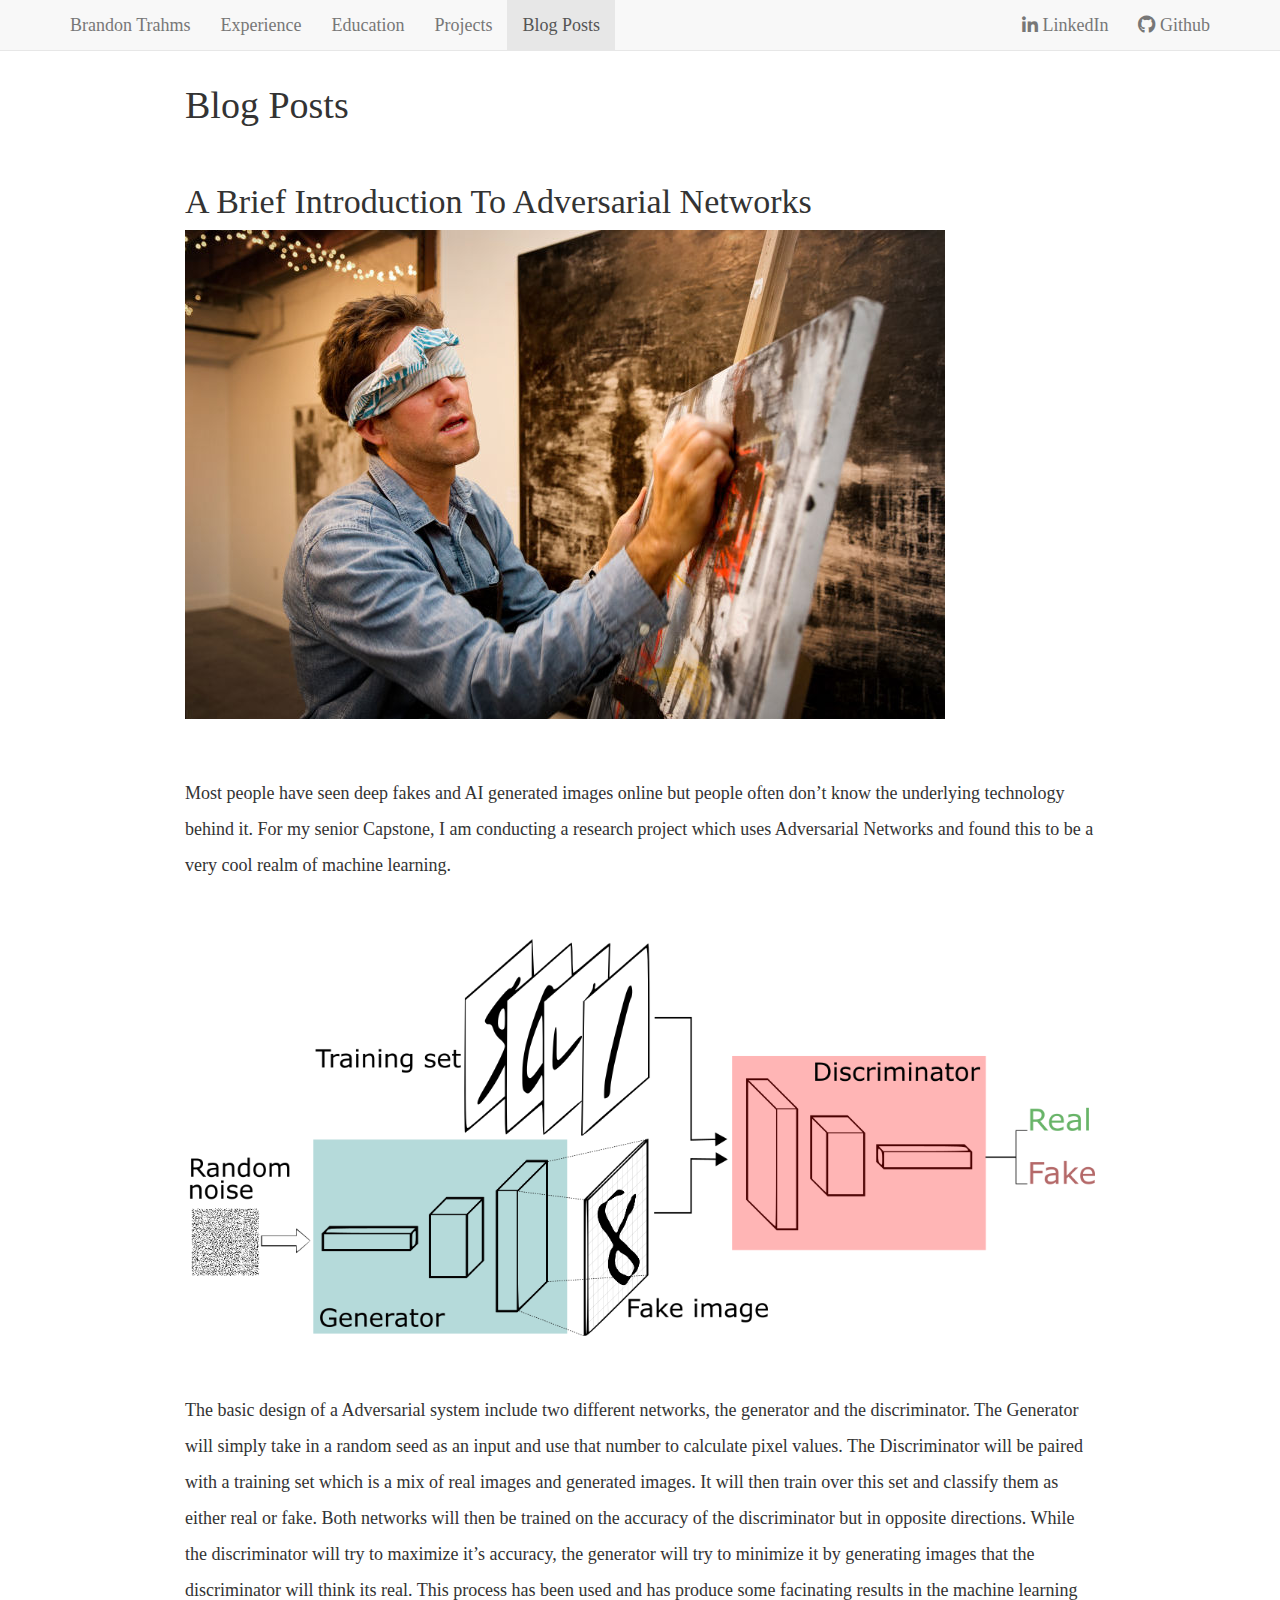
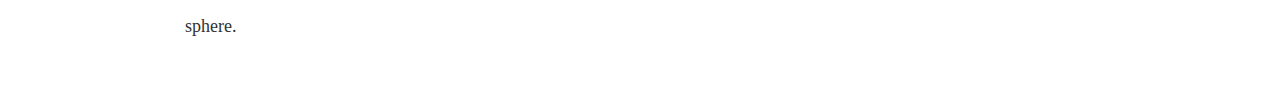
==== BlogPosts.html @ ce479022 "blog" ====
<!DOCTYPE html>

<html>

<head>

<meta charset="utf-8" />
<meta name="generator" content="pandoc" />
<meta http-equiv="X-UA-Compatible" content="IE=EDGE" />




<title>Blog Posts</title>

<script src="site_libs/header-attrs-2.11/header-attrs.js"></script>
<script src="site_libs/jquery-3.6.0/jquery-3.6.0.min.js"></script>
<meta name="viewport" content="width=device-width, initial-scale=1" />
<link href="site_libs/bootstrap-3.3.5/css/bootstrap.min.css" rel="stylesheet" />
<script src="site_libs/bootstrap-3.3.5/js/bootstrap.min.js"></script>
<script src="site_libs/bootstrap-3.3.5/shim/html5shiv.min.js"></script>
<script src="site_libs/bootstrap-3.3.5/shim/respond.min.js"></script>
<style>h1 {font-size: 34px;}
       h1.title {font-size: 38px;}
       h2 {font-size: 30px;}
       h3 {font-size: 24px;}
       h4 {font-size: 18px;}
       h5 {font-size: 16px;}
       h6 {font-size: 12px;}
       code {color: inherit; background-color: rgba(0, 0, 0, 0.04);}
       pre:not([class]) { background-color: white }</style>
<script src="site_libs/navigation-1.1/tabsets.js"></script>
<link href="site_libs/highlightjs-9.12.0/default.css" rel="stylesheet" />
<script src="site_libs/highlightjs-9.12.0/highlight.js"></script>
<link href="site_libs/font-awesome-5.1.0/css/all.css" rel="stylesheet" />
<link href="site_libs/font-awesome-5.1.0/css/v4-shims.css" rel="stylesheet" />

<style type="text/css">
  code{white-space: pre-wrap;}
  span.smallcaps{font-variant: small-caps;}
  span.underline{text-decoration: underline;}
  div.column{display: inline-block; vertical-align: top; width: 50%;}
  div.hanging-indent{margin-left: 1.5em; text-indent: -1.5em;}
  ul.task-list{list-style: none;}
    </style>

<style type="text/css">code{white-space: pre;}</style>
<script type="text/javascript">
if (window.hljs) {
  hljs.configure({languages: []});
  hljs.initHighlightingOnLoad();
  if (document.readyState && document.readyState === "complete") {
    window.setTimeout(function() { hljs.initHighlighting(); }, 0);
  }
}
</script>





<link rel="stylesheet" href="columns.css" type="text/css" />



<style type = "text/css">
.main-container {
  max-width: 940px;
  margin-left: auto;
  margin-right: auto;
}
img {
  max-width:100%;
}
.tabbed-pane {
  padding-top: 12px;
}
.html-widget {
  margin-bottom: 20px;
}
button.code-folding-btn:focus {
  outline: none;
}
summary {
  display: list-item;
}
pre code {
  padding: 0;
}
</style>


<style type="text/css">
.dropdown-submenu {
  position: relative;
}
.dropdown-submenu>.dropdown-menu {
  top: 0;
  left: 100%;
  margin-top: -6px;
  margin-left: -1px;
  border-radius: 0 6px 6px 6px;
}
.dropdown-submenu:hover>.dropdown-menu {
  display: block;
}
.dropdown-submenu>a:after {
  display: block;
  content: " ";
  float: right;
  width: 0;
  height: 0;
  border-color: transparent;
  border-style: solid;
  border-width: 5px 0 5px 5px;
  border-left-color: #cccccc;
  margin-top: 5px;
  margin-right: -10px;
}
.dropdown-submenu:hover>a:after {
  border-left-color: #adb5bd;
}
.dropdown-submenu.pull-left {
  float: none;
}
.dropdown-submenu.pull-left>.dropdown-menu {
  left: -100%;
  margin-left: 10px;
  border-radius: 6px 0 6px 6px;
}
</style>

<script type="text/javascript">
// manage active state of menu based on current page
$(document).ready(function () {
  // active menu anchor
  href = window.location.pathname
  href = href.substr(href.lastIndexOf('/') + 1)
  if (href === "")
    href = "index.html";
  var menuAnchor = $('a[href="' + href + '"]');

  // mark it active
  menuAnchor.tab('show');

  // if it's got a parent navbar menu mark it active as well
  menuAnchor.closest('li.dropdown').addClass('active');

  // Navbar adjustments
  var navHeight = $(".navbar").first().height() + 15;
  var style = document.createElement('style');
  var pt = "padding-top: " + navHeight + "px; ";
  var mt = "margin-top: -" + navHeight + "px; ";
  var css = "";
  // offset scroll position for anchor links (for fixed navbar)
  for (var i = 1; i <= 6; i++) {
    css += ".section h" + i + "{ " + pt + mt + "}\n";
  }
  style.innerHTML = "body {" + pt + "padding-bottom: 40px; }\n" + css;
  document.head.appendChild(style);
});
</script>

<!-- tabsets -->

<style type="text/css">
.tabset-dropdown > .nav-tabs {
  display: inline-table;
  max-height: 500px;
  min-height: 44px;
  overflow-y: auto;
  border: 1px solid #ddd;
  border-radius: 4px;
}

.tabset-dropdown > .nav-tabs > li.active:before {
  content: "";
  font-family: 'Glyphicons Halflings';
  display: inline-block;
  padding: 10px;
  border-right: 1px solid #ddd;
}

.tabset-dropdown > .nav-tabs.nav-tabs-open > li.active:before {
  content: "&#xe258;";
  border: none;
}

.tabset-dropdown > .nav-tabs.nav-tabs-open:before {
  content: "";
  font-family: 'Glyphicons Halflings';
  display: inline-block;
  padding: 10px;
  border-right: 1px solid #ddd;
}

.tabset-dropdown > .nav-tabs > li.active {
  display: block;
}

.tabset-dropdown > .nav-tabs > li > a,
.tabset-dropdown > .nav-tabs > li > a:focus,
.tabset-dropdown > .nav-tabs > li > a:hover {
  border: none;
  display: inline-block;
  border-radius: 4px;
  background-color: transparent;
}

.tabset-dropdown > .nav-tabs.nav-tabs-open > li {
  display: block;
  float: none;
}

.tabset-dropdown > .nav-tabs > li {
  display: none;
}
</style>

<!-- code folding -->




</head>

<body>


<div class="container-fluid main-container">




<div class="navbar navbar-default  navbar-fixed-top" role="navigation">
  <div class="container">
    <div class="navbar-header">
      <button type="button" class="navbar-toggle collapsed" data-toggle="collapse" data-target="#navbar">
        <span class="icon-bar"></span>
        <span class="icon-bar"></span>
        <span class="icon-bar"></span>
      </button>
      <a class="navbar-brand" href="index.html">Brandon Trahms</a>
    </div>
    <div id="navbar" class="navbar-collapse collapse">
      <ul class="nav navbar-nav">
        <li>
  <a href="Experience.html">Experience</a>
</li>
<li>
  <a href="Education.html">Education</a>
</li>
<li>
  <a href="Projects.html">Projects</a>
</li>
<li>
  <a href="BlogPosts.html">Blog Posts</a>
</li>
      </ul>
      <ul class="nav navbar-nav navbar-right">
        <li>
  <a href="https://www.linkedin.com/in/brandon-trahms/">
    <span class="fa fa-linkedin"></span>
     
    LinkedIn
  </a>
</li>
<li>
  <a href="https://github.com/brtrahms">
    <span class="fa fa-github"></span>
     
    Github
  </a>
</li>
      </ul>
    </div><!--/.nav-collapse -->
  </div><!--/.container -->
</div><!--/.navbar -->

<div id="header">



<h1 class="title toc-ignore">Blog Posts</h1>

</div>


<p><br />
</p>
<div id="a-brief-introduction-to-adversarial-networks" class="section level1">
<h1>A Brief Introduction To Adversarial Networks</h1>
<p><img src="painter.jpg" /></p>
<p><br />
</p>
<p>Most people have seen deep fakes and AI generated images online but people often don’t know the underlying technology behind it. For my senior Capstone, I am conducting a research project which uses Adversarial Networks and found this to be a very cool realm of machine learning.</p>
<p><br />
</p>
<p><img src="GANs.png" /></p>
<p><br />
</p>
<p>The basic design of a Adversarial system include two different networks, the generator and the discriminator. The Generator will simply take in a random seed as an input and use that number to calculate pixel values. The Discriminator will be paired with a training set which is a mix of real images and generated images. It will then train over this set and classify them as either real or fake. Both networks will then be trained on the accuracy of the discriminator but in opposite directions. While the discriminator will try to maximize it’s accuracy, the generator will try to minimize it by generating images that the discriminator will think its real. This process has been used and has produce some facinating results in the machine learning sphere.</p>
</div>




</div>

<script>

// add bootstrap table styles to pandoc tables
function bootstrapStylePandocTables() {
  $('tr.odd').parent('tbody').parent('table').addClass('table table-condensed');
}
$(document).ready(function () {
  bootstrapStylePandocTables();
});


</script>

<!-- tabsets -->

<script>
$(document).ready(function () {
  window.buildTabsets("TOC");
});

$(document).ready(function () {
  $('.tabset-dropdown > .nav-tabs > li').click(function () {
    $(this).parent().toggleClass('nav-tabs-open');
  });
});
</script>

<!-- code folding -->


<!-- dynamically load mathjax for compatibility with self-contained -->
<script>
  (function () {
    var script = document.createElement("script");
    script.type = "text/javascript";
    script.src  = "https://mathjax.rstudio.com/latest/MathJax.js?config=TeX-AMS-MML_HTMLorMML";
    document.getElementsByTagName("head")[0].appendChild(script);
  })();
</script>

</body>
</html>
---- site_libs/highlightjs-9.12.0/default.css ----
.hljs-literal {
  color: #990073;
}

.hljs-number {
  color: #099;
}

.hljs-comment {
  color: #998;
  font-style: italic;
}

.hljs-keyword {
  color: #900;
  font-weight: bold;
}

.hljs-string {
  color: #d14;
}
---- site_libs/font-awesome-5.1.0/css/all.css ----
/*!
 * Font Awesome Free 5.1.0 by @fontawesome - https://fontawesome.com
 * License - https://fontawesome.com/license (Icons: CC BY 4.0, Fonts: SIL OFL 1.1, Code: MIT License)
 */
.fa,.fab,.fal,.far,.fas{-moz-osx-font-smoothing:grayscale;-webkit-font-smoothing:antialiased;display:inline-block;font-style:normal;font-variant:normal;text-rendering:auto;line-height:1}.fa-lg{font-size:1.33333em;line-height:.75em;vertical-align:-.0667em}.fa-xs{font-size:.75em}.fa-sm{font-size:.875em}.fa-1x{font-size:1em}.fa-2x{font-size:2em}.fa-3x{font-size:3em}.fa-4x{font-size:4em}.fa-5x{font-size:5em}.fa-6x{font-size:6em}.fa-7x{font-size:7em}.fa-8x{font-size:8em}.fa-9x{font-size:9em}.fa-10x{font-size:10em}.fa-fw{text-align:center;width:1.25em}.fa-ul{list-style-type:none;margin-left:2.5em;padding-left:0}.fa-ul>li{position:relative}.fa-li{left:-2em;position:absolute;text-align:center;width:2em;line-height:inherit}.fa-border{border:.08em solid #eee;border-radius:.1em;padding:.2em .25em .15em}.fa-pull-left{float:left}.fa-pull-right{float:right}.fa.fa-pull-left,.fab.fa-pull-left,.fal.fa-pull-left,.far.fa-pull-left,.fas.fa-pull-left{margin-right:.3em}.fa.fa-pull-right,.fab.fa-pull-right,.fal.fa-pull-right,.far.fa-pull-right,.fas.fa-pull-right{margin-left:.3em}.fa-spin{animation:a 2s infinite linear}.fa-pulse{animation:a 1s infinite steps(8)}@keyframes a{0%{transform:rotate(0deg)}to{transform:rotate(1turn)}}.fa-rotate-90{-ms-filter:"progid:DXImageTransform.Microsoft.BasicImage(rotation=1)";transform:rotate(90deg)}.fa-rotate-180{-ms-filter:"progid:DXImageTransform.Microsoft.BasicImage(rotation=2)";transform:rotate(180deg)}.fa-rotate-270{-ms-filter:"progid:DXImageTransform.Microsoft.BasicImage(rotation=3)";transform:rotate(270deg)}.fa-flip-horizontal{-ms-filter:"progid:DXImageTransform.Microsoft.BasicImage(rotation=0, mirror=1)";transform:scaleX(-1)}.fa-flip-vertical{transform:scaleY(-1)}.fa-flip-horizontal.fa-flip-vertical,.fa-flip-vertical{-ms-filter:"progid:DXImageTransform.Microsoft.BasicImage(rotation=2, mirror=1)"}.fa-flip-horizontal.fa-flip-vertical{transform:scale(-1)}:root .fa-flip-horizontal,:root .fa-flip-vertical,:root .fa-rotate-90,:root .fa-rotate-180,:root .fa-rotate-270{-webkit-filter:none;filter:none}.fa-stack{display:inline-block;height:2em;line-height:2em;position:relative;vertical-align:middle;width:2em}.fa-stack-1x,.fa-stack-2x{left:0;position:absolute;text-align:center;width:100%}.fa-stack-1x{line-height:inherit}.fa-stack-2x{font-size:2em}.fa-inverse{color:#fff}.fa-500px:before{content:"\f26e"}.fa-accessible-icon:before{content:"\f368"}.fa-accusoft:before{content:"\f369"}.fa-address-book:before{content:"\f2b9"}.fa-address-card:before{content:"\f2bb"}.fa-adjust:before{content:"\f042"}.fa-adn:before{content:"\f170"}.fa-adversal:before{content:"\f36a"}.fa-affiliatetheme:before{content:"\f36b"}.fa-algolia:before{content:"\f36c"}.fa-align-center:before{content:"\f037"}.fa-align-justify:before{content:"\f039"}.fa-align-left:before{content:"\f036"}.fa-align-right:before{content:"\f038"}.fa-allergies:before{content:"\f461"}.fa-amazon:before{content:"\f270"}.fa-amazon-pay:before{content:"\f42c"}.fa-ambulance:before{content:"\f0f9"}.fa-american-sign-language-interpreting:before{content:"\f2a3"}.fa-amilia:before{content:"\f36d"}.fa-anchor:before{content:"\f13d"}.fa-android:before{content:"\f17b"}.fa-angellist:before{content:"\f209"}.fa-angle-double-down:before{content:"\f103"}.fa-angle-double-left:before{content:"\f100"}.fa-angle-double-right:before{content:"\f101"}.fa-angle-double-up:before{content:"\f102"}.fa-angle-down:before{content:"\f107"}.fa-angle-left:before{content:"\f104"}.fa-angle-right:before{content:"\f105"}.fa-angle-up:before{content:"\f106"}.fa-angry:before{content:"\f556"}.fa-angrycreative:before{content:"\f36e"}.fa-angular:before{content:"\f420"}.fa-app-store:before{content:"\f36f"}.fa-app-store-ios:before{content:"\f370"}.fa-apper:before{content:"\f371"}.fa-apple:before{content:"\f179"}.fa-apple-pay:before{content:"\f415"}.fa-archive:before{content:"\f187"}.fa-archway:before{content:"\f557"}.fa-arrow-alt-circle-down:before{content:"\f358"}.fa-arrow-alt-circle-left:before{content:"\f359"}.fa-arrow-alt-circle-right:before{content:"\f35a"}.fa-arrow-alt-circle-up:before{content:"\f35b"}.fa-arrow-circle-down:before{content:"\f0ab"}.fa-arrow-circle-left:before{content:"\f0a8"}.fa-arrow-circle-right:before{content:"\f0a9"}.fa-arrow-circle-up:before{content:"\f0aa"}.fa-arrow-down:before{content:"\f063"}.fa-arrow-left:before{content:"\f060"}.fa-arrow-right:before{content:"\f061"}.fa-arrow-up:before{content:"\f062"}.fa-arrows-alt:before{content:"\f0b2"}.fa-arrows-alt-h:before{content:"\f337"}.fa-arrows-alt-v:before{content:"\f338"}.fa-assistive-listening-systems:before{content:"\f2a2"}.fa-asterisk:before{content:"\f069"}.fa-asymmetrik:before{content:"\f372"}.fa-at:before{content:"\f1fa"}.fa-atlas:before{content:"\f558"}.fa-audible:before{content:"\f373"}.fa-audio-description:before{content:"\f29e"}.fa-autoprefixer:before{content:"\f41c"}.fa-avianex:before{content:"\f374"}.fa-aviato:before{content:"\f421"}.fa-award:before{content:"\f559"}.fa-aws:before{content:"\f375"}.fa-backspace:before{content:"\f55a"}.fa-backward:before{content:"\f04a"}.fa-balance-scale:before{content:"\f24e"}.fa-ban:before{content:"\f05e"}.fa-band-aid:before{content:"\f462"}.fa-bandcamp:before{content:"\f2d5"}.fa-barcode:before{content:"\f02a"}.fa-bars:before{content:"\f0c9"}.fa-baseball-ball:before{content:"\f433"}.fa-basketball-ball:before{content:"\f434"}.fa-bath:before{content:"\f2cd"}.fa-battery-empty:before{content:"\f244"}.fa-battery-full:before{content:"\f240"}.fa-battery-half:before{content:"\f242"}.fa-battery-quarter:before{content:"\f243"}.fa-battery-three-quarters:before{content:"\f241"}.fa-bed:before{content:"\f236"}.fa-beer:before{content:"\f0fc"}.fa-behance:before{content:"\f1b4"}.fa-behance-square:before{content:"\f1b5"}.fa-bell:before{content:"\f0f3"}.fa-bell-slash:before{content:"\f1f6"}.fa-bezier-curve:before{content:"\f55b"}.fa-bicycle:before{content:"\f206"}.fa-bimobject:before{content:"\f378"}.fa-binoculars:before{content:"\f1e5"}.fa-birthday-cake:before{content:"\f1fd"}.fa-bitbucket:before{content:"\f171"}.fa-bitcoin:before{content:"\f379"}.fa-bity:before{content:"\f37a"}.fa-black-tie:before{content:"\f27e"}.fa-blackberry:before{content:"\f37b"}.fa-blender:before{content:"\f517"}.fa-blind:before{content:"\f29d"}.fa-blogger:before{content:"\f37c"}.fa-blogger-b:before{content:"\f37d"}.fa-bluetooth:before{content:"\f293"}.fa-bluetooth-b:before{content:"\f294"}.fa-bold:before{content:"\f032"}.fa-bolt:before{content:"\f0e7"}.fa-bomb:before{content:"\f1e2"}.fa-bong:before{content:"\f55c"}.fa-book:before{content:"\f02d"}.fa-book-open:before{content:"\f518"}.fa-bookmark:before{content:"\f02e"}.fa-bowling-ball:before{content:"\f436"}.fa-box:before{content:"\f466"}.fa-box-open:before{content:"\f49e"}.fa-boxes:before{content:"\f468"}.fa-braille:before{content:"\f2a1"}.fa-briefcase:before{content:"\f0b1"}.fa-briefcase-medical:before{content:"\f469"}.fa-broadcast-tower:before{content:"\f519"}.fa-broom:before{content:"\f51a"}.fa-brush:before{content:"\f55d"}.fa-btc:before{content:"\f15a"}.fa-bug:before{content:"\f188"}.fa-building:before{content:"\f1ad"}.fa-bullhorn:before{content:"\f0a1"}.fa-bullseye:before{content:"\f140"}.fa-burn:before{content:"\f46a"}.fa-buromobelexperte:before{content:"\f37f"}.fa-bus:before{content:"\f207"}.fa-bus-alt:before{content:"\f55e"}.fa-buysellads:before{content:"\f20d"}.fa-calculator:before{content:"\f1ec"}.fa-calendar:before{content:"\f133"}.fa-calendar-alt:before{content:"\f073"}.fa-calendar-check:before{content:"\f274"}.fa-calendar-minus:before{content:"\f272"}.fa-calendar-plus:before{content:"\f271"}.fa-calendar-times:before{content:"\f273"}.fa-camera:before{content:"\f030"}.fa-camera-retro:before{content:"\f083"}.fa-cannabis:before{content:"\f55f"}.fa-capsules:before{content:"\f46b"}.fa-car:before{content:"\f1b9"}.fa-caret-down:before{content:"\f0d7"}.fa-caret-left:before{content:"\f0d9"}.fa-caret-right:before{content:"\f0da"}.fa-caret-square-down:before{content:"\f150"}.fa-caret-square-left:before{content:"\f191"}.fa-caret-square-right:before{content:"\f152"}.fa-caret-square-up:before{content:"\f151"}.fa-caret-up:before{content:"\f0d8"}.fa-cart-arrow-down:before{content:"\f218"}.fa-cart-plus:before{content:"\f217"}.fa-cc-amazon-pay:before{content:"\f42d"}.fa-cc-amex:before{content:"\f1f3"}.fa-cc-apple-pay:before{content:"\f416"}.fa-cc-diners-club:before{content:"\f24c"}.fa-cc-discover:before{content:"\f1f2"}.fa-cc-jcb:before{content:"\f24b"}.fa-cc-mastercard:before{content:"\f1f1"}.fa-cc-paypal:before{content:"\f1f4"}.fa-cc-stripe:before{content:"\f1f5"}.fa-cc-visa:before{content:"\f1f0"}.fa-centercode:before{content:"\f380"}.fa-certificate:before{content:"\f0a3"}.fa-chalkboard:before{content:"\f51b"}.fa-chalkboard-teacher:before{content:"\f51c"}.fa-chart-area:before{content:"\f1fe"}.fa-chart-bar:before{content:"\f080"}.fa-chart-line:before{content:"\f201"}.fa-chart-pie:before{content:"\f200"}.fa-check:before{content:"\f00c"}.fa-check-circle:before{content:"\f058"}.fa-check-double:before{content:"\f560"}.fa-check-square:before{content:"\f14a"}.fa-chess:before{content:"\f439"}.fa-chess-bishop:before{content:"\f43a"}.fa-chess-board:before{content:"\f43c"}.fa-chess-king:before{content:"\f43f"}.fa-chess-knight:before{content:"\f441"}.fa-chess-pawn:before{content:"\f443"}.fa-chess-queen:before{content:"\f445"}.fa-chess-rook:before{content:"\f447"}.fa-chevron-circle-down:before{content:"\f13a"}.fa-chevron-circle-left:before{content:"\f137"}.fa-chevron-circle-right:before{content:"\f138"}.fa-chevron-circle-up:before{content:"\f139"}.fa-chevron-down:before{content:"\f078"}.fa-chevron-left:before{content:"\f053"}.fa-chevron-right:before{content:"\f054"}.fa-chevron-up:before{content:"\f077"}.fa-child:before{content:"\f1ae"}.fa-chrome:before{content:"\f268"}.fa-church:before{content:"\f51d"}.fa-circle:before{content:"\f111"}.fa-circle-notch:before{content:"\f1ce"}.fa-clipboard:before{content:"\f328"}.fa-clipboard-check:before{content:"\f46c"}.fa-clipboard-list:before{content:"\f46d"}.fa-clock:before{content:"\f017"}.fa-clone:before{content:"\f24d"}.fa-closed-captioning:before{content:"\f20a"}.fa-cloud:before{content:"\f0c2"}.fa-cloud-download-alt:before{content:"\f381"}.fa-cloud-upload-alt:before{content:"\f382"}.fa-cloudscale:before{content:"\f383"}.fa-cloudsmith:before{content:"\f384"}.fa-cloudversify:before{content:"\f385"}.fa-cocktail:before{content:"\f561"}.fa-code:before{content:"\f121"}.fa-code-branch:before{content:"\f126"}.fa-codepen:before{content:"\f1cb"}.fa-codiepie:before{content:"\f284"}.fa-coffee:before{content:"\f0f4"}.fa-cog:before{content:"\f013"}.fa-cogs:before{content:"\f085"}.fa-coins:before{content:"\f51e"}.fa-columns:before{content:"\f0db"}.fa-comment:before{content:"\f075"}.fa-comment-alt:before{content:"\f27a"}.fa-comment-dots:before{content:"\f4ad"}.fa-comment-slash:before{content:"\f4b3"}.fa-comments:before{content:"\f086"}.fa-compact-disc:before{content:"\f51f"}.fa-compass:before{content:"\f14e"}.fa-compress:before{content:"\f066"}.fa-concierge-bell:before{content:"\f562"}.fa-connectdevelop:before{content:"\f20e"}.fa-contao:before{content:"\f26d"}.fa-cookie:before{content:"\f563"}.fa-cookie-bite:before{content:"\f564"}.fa-copy:before{content:"\f0c5"}.fa-copyright:before{content:"\f1f9"}.fa-couch:before{content:"\f4b8"}.fa-cpanel:before{content:"\f388"}.fa-creative-commons:before{content:"\f25e"}.fa-creative-commons-by:before{content:"\f4e7"}.fa-creative-commons-nc:before{content:"\f4e8"}.fa-creative-commons-nc-eu:before{content:"\f4e9"}.fa-creative-commons-nc-jp:before{content:"\f4ea"}.fa-creative-commons-nd:before{content:"\f4eb"}.fa-creative-commons-pd:before{content:"\f4ec"}.fa-creative-commons-pd-alt:before{content:"\f4ed"}.fa-creative-commons-remix:before{content:"\f4ee"}.fa-creative-commons-sa:before{content:"\f4ef"}.fa-creative-commons-sampling:before{content:"\f4f0"}.fa-creative-commons-sampling-plus:before{content:"\f4f1"}.fa-creative-commons-share:before{content:"\f4f2"}.fa-credit-card:before{content:"\f09d"}.fa-crop:before{content:"\f125"}.fa-crop-alt:before{content:"\f565"}.fa-crosshairs:before{content:"\f05b"}.fa-crow:before{content:"\f520"}.fa-crown:before{content:"\f521"}.fa-css3:before{content:"\f13c"}.fa-css3-alt:before{content:"\f38b"}.fa-cube:before{content:"\f1b2"}.fa-cubes:before{content:"\f1b3"}.fa-cut:before{content:"\f0c4"}.fa-cuttlefish:before{content:"\f38c"}.fa-d-and-d:before{content:"\f38d"}.fa-dashcube:before{content:"\f210"}.fa-database:before{content:"\f1c0"}.fa-deaf:before{content:"\f2a4"}.fa-delicious:before{content:"\f1a5"}.fa-deploydog:before{content:"\f38e"}.fa-deskpro:before{content:"\f38f"}.fa-desktop:before{content:"\f108"}.fa-deviantart:before{content:"\f1bd"}.fa-diagnoses:before{content:"\f470"}.fa-dice:before{content:"\f522"}.fa-dice-five:before{content:"\f523"}.fa-dice-four:before{content:"\f524"}.fa-dice-one:before{content:"\f525"}.fa-dice-six:before{content:"\f526"}.fa-dice-three:before{content:"\f527"}.fa-dice-two:before{content:"\f528"}.fa-digg:before{content:"\f1a6"}.fa-digital-ocean:before{content:"\f391"}.fa-digital-tachograph:before{content:"\f566"}.fa-discord:before{content:"\f392"}.fa-discourse:before{content:"\f393"}.fa-divide:before{content:"\f529"}.fa-dizzy:before{content:"\f567"}.fa-dna:before{content:"\f471"}.fa-dochub:before{content:"\f394"}.fa-docker:before{content:"\f395"}.fa-dollar-sign:before{content:"\f155"}.fa-dolly:before{content:"\f472"}.fa-dolly-flatbed:before{content:"\f474"}.fa-donate:before{content:"\f4b9"}.fa-door-closed:before{content:"\f52a"}.fa-door-open:before{content:"\f52b"}.fa-dot-circle:before{content:"\f192"}.fa-dove:before{content:"\f4ba"}.fa-download:before{content:"\f019"}.fa-draft2digital:before{content:"\f396"}.fa-drafting-compass:before{content:"\f568"}.fa-dribbble:before{content:"\f17d"}.fa-dribbble-square:before{content:"\f397"}.fa-dropbox:before{content:"\f16b"}.fa-drum:before{content:"\f569"}.fa-drum-steelpan:before{content:"\f56a"}.fa-drupal:before{content:"\f1a9"}.fa-dumbbell:before{content:"\f44b"}.fa-dyalog:before{content:"\f399"}.fa-earlybirds:before{content:"\f39a"}.fa-ebay:before{content:"\f4f4"}.fa-edge:before{content:"\f282"}.fa-edit:before{content:"\f044"}.fa-eject:before{content:"\f052"}.fa-elementor:before{content:"\f430"}.fa-ellipsis-h:before{content:"\f141"}.fa-ellipsis-v:before{content:"\f142"}.fa-ember:before{content:"\f423"}.fa-empire:before{content:"\f1d1"}.fa-envelope:before{content:"\f0e0"}.fa-envelope-open:before{content:"\f2b6"}.fa-envelope-square:before{content:"\f199"}.fa-envira:before{content:"\f299"}.fa-equals:before{content:"\f52c"}.fa-eraser:before{content:"\f12d"}.fa-erlang:before{content:"\f39d"}.fa-ethereum:before{content:"\f42e"}.fa-etsy:before{content:"\f2d7"}.fa-euro-sign:before{content:"\f153"}.fa-exchange-alt:before{content:"\f362"}.fa-exclamation:before{content:"\f12a"}.fa-exclamation-circle:before{content:"\f06a"}.fa-exclamation-triangle:before{content:"\f071"}.fa-expand:before{content:"\f065"}.fa-expand-arrows-alt:before{content:"\f31e"}.fa-expeditedssl:before{content:"\f23e"}.fa-external-link-alt:before{content:"\f35d"}.fa-external-link-square-alt:before{content:"\f360"}.fa-eye:before{content:"\f06e"}.fa-eye-dropper:before{content:"\f1fb"}.fa-eye-slash:before{content:"\f070"}.fa-facebook:before{content:"\f09a"}.fa-facebook-f:before{content:"\f39e"}.fa-facebook-messenger:before{content:"\f39f"}.fa-facebook-square:before{content:"\f082"}.fa-fast-backward:before{content:"\f049"}.fa-fast-forward:before{content:"\f050"}.fa-fax:before{content:"\f1ac"}.fa-feather:before{content:"\f52d"}.fa-feather-alt:before{content:"\f56b"}.fa-female:before{content:"\f182"}.fa-fighter-jet:before{content:"\f0fb"}.fa-file:before{content:"\f15b"}.fa-file-alt:before{content:"\f15c"}.fa-file-archive:before{content:"\f1c6"}.fa-file-audio:before{content:"\f1c7"}.fa-file-code:before{content:"\f1c9"}.fa-file-contract:before{content:"\f56c"}.fa-file-download:before{content:"\f56d"}.fa-file-excel:before{content:"\f1c3"}.fa-file-export:before{content:"\f56e"}.fa-file-image:before{content:"\f1c5"}.fa-file-import:before{content:"\f56f"}.fa-file-invoice:before{content:"\f570"}.fa-file-invoice-dollar:before{content:"\f571"}.fa-file-medical:before{content:"\f477"}.fa-file-medical-alt:before{content:"\f478"}.fa-file-pdf:before{content:"\f1c1"}.fa-file-powerpoint:before{content:"\f1c4"}.fa-file-prescription:before{content:"\f572"}.fa-file-signature:before{content:"\f573"}.fa-file-upload:before{content:"\f574"}.fa-file-video:before{content:"\f1c8"}.fa-file-word:before{content:"\f1c2"}.fa-fill:before{content:"\f575"}.fa-fill-drip:before{content:"\f576"}.fa-film:before{content:"\f008"}.fa-filter:before{content:"\f0b0"}.fa-fingerprint:before{content:"\f577"}.fa-fire:before{content:"\f06d"}.fa-fire-extinguisher:before{content:"\f134"}.fa-firefox:before{content:"\f269"}.fa-first-aid:before{content:"\f479"}.fa-first-order:before{content:"\f2b0"}.fa-first-order-alt:before{content:"\f50a"}.fa-firstdraft:before{content:"\f3a1"}.fa-fish:before{content:"\f578"}.fa-flag:before{content:"\f024"}.fa-flag-checkered:before{content:"\f11e"}.fa-flask:before{content:"\f0c3"}.fa-flickr:before{content:"\f16e"}.fa-flipboard:before{content:"\f44d"}.fa-flushed:before{content:"\f579"}.fa-fly:before{content:"\f417"}.fa-folder:before{content:"\f07b"}.fa-folder-open:before{content:"\f07c"}.fa-font:before{content:"\f031"}.fa-font-awesome:before{content:"\f2b4"}.fa-font-awesome-alt:before{content:"\f35c"}.fa-font-awesome-flag:before{content:"\f425"}.fa-font-awesome-logo-full:before{content:"\f4e6"}.fa-fonticons:before{content:"\f280"}.fa-fonticons-fi:before{content:"\f3a2"}.fa-football-ball:before{content:"\f44e"}.fa-fort-awesome:before{content:"\f286"}.fa-fort-awesome-alt:before{content:"\f3a3"}.fa-forumbee:before{content:"\f211"}.fa-forward:before{content:"\f04e"}.fa-foursquare:before{content:"\f180"}.fa-free-code-camp:before{content:"\f2c5"}.fa-freebsd:before{content:"\f3a4"}.fa-frog:before{content:"\f52e"}.fa-frown:before{content:"\f119"}.fa-frown-open:before{content:"\f57a"}.fa-fulcrum:before{content:"\f50b"}.fa-futbol:before{content:"\f1e3"}.fa-galactic-republic:before{content:"\f50c"}.fa-galactic-senate:before{content:"\f50d"}.fa-gamepad:before{content:"\f11b"}.fa-gas-pump:before{content:"\f52f"}.fa-gavel:before{content:"\f0e3"}.fa-gem:before{content:"\f3a5"}.fa-genderless:before{content:"\f22d"}.fa-get-pocket:before{content:"\f265"}.fa-gg:before{content:"\f260"}.fa-gg-circle:before{content:"\f261"}.fa-gift:before{content:"\f06b"}.fa-git:before{content:"\f1d3"}.fa-git-square:before{content:"\f1d2"}.fa-github:before{content:"\f09b"}.fa-github-alt:before{content:"\f113"}.fa-github-square:before{content:"\f092"}.fa-gitkraken:before{content:"\f3a6"}.fa-gitlab:before{content:"\f296"}.fa-gitter:before{content:"\f426"}.fa-glass-martini:before{content:"\f000"}.fa-glass-martini-alt:before{content:"\f57b"}.fa-glasses:before{content:"\f530"}.fa-glide:before{content:"\f2a5"}.fa-glide-g:before{content:"\f2a6"}.fa-globe:before{content:"\f0ac"}.fa-globe-africa:before{content:"\f57c"}.fa-globe-americas:before{content:"\f57d"}.fa-globe-asia:before{content:"\f57e"}.fa-gofore:before{content:"\f3a7"}.fa-golf-ball:before{content:"\f450"}.fa-goodreads:before{content:"\f3a8"}.fa-goodreads-g:before{content:"\f3a9"}.fa-google:before{content:"\f1a0"}.fa-google-drive:before{content:"\f3aa"}.fa-google-play:before{content:"\f3ab"}.fa-google-plus:before{content:"\f2b3"}.fa-google-plus-g:before{content:"\f0d5"}.fa-google-plus-square:before{content:"\f0d4"}.fa-google-wallet:before{content:"\f1ee"}.fa-graduation-cap:before{content:"\f19d"}.fa-gratipay:before{content:"\f184"}.fa-grav:before{content:"\f2d6"}.fa-greater-than:before{content:"\f531"}.fa-greater-than-equal:before{content:"\f532"}.fa-grimace:before{content:"\f57f"}.fa-grin:before{content:"\f580"}.fa-grin-alt:before{content:"\f581"}.fa-grin-beam:before{content:"\f582"}.fa-grin-beam-sweat:before{content:"\f583"}.fa-grin-hearts:before{content:"\f584"}.fa-grin-squint:before{content:"\f585"}.fa-grin-squint-tears:before{content:"\f586"}.fa-grin-stars:before{content:"\f587"}.fa-grin-tears:before{content:"\f588"}.fa-grin-tongue:before{content:"\f589"}.fa-grin-tongue-squint:before{content:"\f58a"}.fa-grin-tongue-wink:before{content:"\f58b"}.fa-grin-wink:before{content:"\f58c"}.fa-grip-horizontal:before{content:"\f58d"}.fa-grip-vertical:before{content:"\f58e"}.fa-gripfire:before{content:"\f3ac"}.fa-grunt:before{content:"\f3ad"}.fa-gulp:before{content:"\f3ae"}.fa-h-square:before{content:"\f0fd"}.fa-hacker-news:before{content:"\f1d4"}.fa-hacker-news-square:before{content:"\f3af"}.fa-hand-holding:before{content:"\f4bd"}.fa-hand-holding-heart:before{content:"\f4be"}.fa-hand-holding-usd:before{content:"\f4c0"}.fa-hand-lizard:before{content:"\f258"}.fa-hand-paper:before{content:"\f256"}.fa-hand-peace:before{content:"\f25b"}.fa-hand-point-down:before{content:"\f0a7"}.fa-hand-point-left:before{content:"\f0a5"}.fa-hand-point-right:before{content:"\f0a4"}.fa-hand-point-up:before{content:"\f0a6"}.fa-hand-pointer:before{content:"\f25a"}.fa-hand-rock:before{content:"\f255"}.fa-hand-scissors:before{content:"\f257"}.fa-hand-spock:before{content:"\f259"}.fa-hands:before{content:"\f4c2"}.fa-hands-helping:before{content:"\f4c4"}.fa-handshake:before{content:"\f2b5"}.fa-hashtag:before{content:"\f292"}.fa-hdd:before{content:"\f0a0"}.fa-heading:before{content:"\f1dc"}.fa-headphones:before{content:"\f025"}.fa-headphones-alt:before{content:"\f58f"}.fa-headset:before{content:"\f590"}.fa-heart:before{content:"\f004"}.fa-heartbeat:before{content:"\f21e"}.fa-helicopter:before{content:"\f533"}.fa-highlighter:before{content:"\f591"}.fa-hips:before{content:"\f452"}.fa-hire-a-helper:before{content:"\f3b0"}.fa-history:before{content:"\f1da"}.fa-hockey-puck:before{content:"\f453"}.fa-home:before{content:"\f015"}.fa-hooli:before{content:"\f427"}.fa-hornbill:before{content:"\f592"}.fa-hospital:before{content:"\f0f8"}.fa-hospital-alt:before{content:"\f47d"}.fa-hospital-symbol:before{content:"\f47e"}.fa-hot-tub:before{content:"\f593"}.fa-hotel:before{content:"\f594"}.fa-hotjar:before{content:"\f3b1"}.fa-hourglass:before{content:"\f254"}.fa-hourglass-end:before{content:"\f253"}.fa-hourglass-half:before{content:"\f252"}.fa-hourglass-start:before{content:"\f251"}.fa-houzz:before{content:"\f27c"}.fa-html5:before{content:"\f13b"}.fa-hubspot:before{content:"\f3b2"}.fa-i-cursor:before{content:"\f246"}.fa-id-badge:before{content:"\f2c1"}.fa-id-card:before{content:"\f2c2"}.fa-id-card-alt:before{content:"\f47f"}.fa-image:before{content:"\f03e"}.fa-images:before{content:"\f302"}.fa-imdb:before{content:"\f2d8"}.fa-inbox:before{content:"\f01c"}.fa-indent:before{content:"\f03c"}.fa-industry:before{content:"\f275"}.fa-infinity:before{content:"\f534"}.fa-info:before{content:"\f129"}.fa-info-circle:before{content:"\f05a"}.fa-instagram:before{content:"\f16d"}.fa-internet-explorer:before{content:"\f26b"}.fa-ioxhost:before{content:"\f208"}.fa-italic:before{content:"\f033"}.fa-itunes:before{content:"\f3b4"}.fa-itunes-note:before{content:"\f3b5"}.fa-java:before{content:"\f4e4"}.fa-jedi-order:before{content:"\f50e"}.fa-jenkins:before{content:"\f3b6"}.fa-joget:before{content:"\f3b7"}.fa-joint:before{content:"\f595"}.fa-joomla:before{content:"\f1aa"}.fa-js:before{content:"\f3b8"}.fa-js-square:before{content:"\f3b9"}.fa-jsfiddle:before{content:"\f1cc"}.fa-key:before{content:"\f084"}.fa-keybase:before{content:"\f4f5"}.fa-keyboard:before{content:"\f11c"}.fa-keycdn:before{content:"\f3ba"}.fa-kickstarter:before{content:"\f3bb"}.fa-kickstarter-k:before{content:"\f3bc"}.fa-kiss:before{content:"\f596"}.fa-kiss-beam:before{content:"\f597"}.fa-kiss-wink-heart:before{content:"\f598"}.fa-kiwi-bird:before{content:"\f535"}.fa-korvue:before{content:"\f42f"}.fa-language:before{content:"\f1ab"}.fa-laptop:before{content:"\f109"}.fa-laravel:before{content:"\f3bd"}.fa-lastfm:before{content:"\f202"}.fa-lastfm-square:before{content:"\f203"}.fa-laugh:before{content:"\f599"}.fa-laugh-beam:before{content:"\f59a"}.fa-laugh-squint:before{content:"\f59b"}.fa-laugh-wink:before{content:"\f59c"}.fa-leaf:before{content:"\f06c"}.fa-leanpub:before{content:"\f212"}.fa-lemon:before{content:"\f094"}.fa-less:before{content:"\f41d"}.fa-less-than:before{content:"\f536"}.fa-less-than-equal:before{content:"\f537"}.fa-level-down-alt:before{content:"\f3be"}.fa-level-up-alt:before{content:"\f3bf"}.fa-life-ring:before{content:"\f1cd"}.fa-lightbulb:before{content:"\f0eb"}.fa-line:before{content:"\f3c0"}.fa-link:before{content:"\f0c1"}.fa-linkedin:before{content:"\f08c"}.fa-linkedin-in:before{content:"\f0e1"}.fa-linode:before{content:"\f2b8"}.fa-linux:before{content:"\f17c"}.fa-lira-sign:before{content:"\f195"}.fa-list:before{content:"\f03a"}.fa-list-alt:before{content:"\f022"}.fa-list-ol:before{content:"\f0cb"}.fa-list-ul:before{content:"\f0ca"}.fa-location-arrow:before{content:"\f124"}.fa-lock:before{content:"\f023"}.fa-lock-open:before{content:"\f3c1"}.fa-long-arrow-alt-down:before{content:"\f309"}.fa-long-arrow-alt-left:before{content:"\f30a"}.fa-long-arrow-alt-right:before{content:"\f30b"}.fa-long-arrow-alt-up:before{content:"\f30c"}.fa-low-vision:before{content:"\f2a8"}.fa-luggage-cart:before{content:"\f59d"}.fa-lyft:before{content:"\f3c3"}.fa-magento:before{content:"\f3c4"}.fa-magic:before{content:"\f0d0"}.fa-magnet:before{content:"\f076"}.fa-mailchimp:before{content:"\f59e"}.fa-male:before{content:"\f183"}.fa-mandalorian:before{content:"\f50f"}.fa-map:before{content:"\f279"}.fa-map-marked:before{content:"\f59f"}.fa-map-marked-alt:before{content:"\f5a0"}.fa-map-marker:before{content:"\f041"}.fa-map-marker-alt:before{content:"\f3c5"}.fa-map-pin:before{content:"\f276"}.fa-map-signs:before{content:"\f277"}.fa-marker:before{content:"\f5a1"}.fa-mars:before{content:"\f222"}.fa-mars-double:before{content:"\f227"}.fa-mars-stroke:before{content:"\f229"}.fa-mars-stroke-h:before{content:"\f22b"}.fa-mars-stroke-v:before{content:"\f22a"}.fa-mastodon:before{content:"\f4f6"}.fa-maxcdn:before{content:"\f136"}.fa-medal:before{content:"\f5a2"}.fa-medapps:before{content:"\f3c6"}.fa-medium:before{content:"\f23a"}.fa-medium-m:before{content:"\f3c7"}.fa-medkit:before{content:"\f0fa"}.fa-medrt:before{content:"\f3c8"}.fa-meetup:before{content:"\f2e0"}.fa-megaport:before{content:"\f5a3"}.fa-meh:before{content:"\f11a"}.fa-meh-blank:before{content:"\f5a4"}.fa-meh-rolling-eyes:before{content:"\f5a5"}.fa-memory:before{content:"\f538"}.fa-mercury:before{content:"\f223"}.fa-microchip:before{content:"\f2db"}.fa-microphone:before{content:"\f130"}.fa-microphone-alt:before{content:"\f3c9"}.fa-microphone-alt-slash:before{content:"\f539"}.fa-microphone-slash:before{content:"\f131"}.fa-microsoft:before{content:"\f3ca"}.fa-minus:before{content:"\f068"}.fa-minus-circle:before{content:"\f056"}.fa-minus-square:before{content:"\f146"}.fa-mix:before{content:"\f3cb"}.fa-mixcloud:before{content:"\f289"}.fa-mizuni:before{content:"\f3cc"}.fa-mobile:before{content:"\f10b"}.fa-mobile-alt:before{content:"\f3cd"}.fa-modx:before{content:"\f285"}.fa-monero:before{content:"\f3d0"}.fa-money-bill:before{content:"\f0d6"}.fa-money-bill-alt:before{content:"\f3d1"}.fa-money-bill-wave:before{content:"\f53a"}.fa-money-bill-wave-alt:before{content:"\f53b"}.fa-money-check:before{content:"\f53c"}.fa-money-check-alt:before{content:"\f53d"}.fa-monument:before{content:"\f5a6"}.fa-moon:before{content:"\f186"}.fa-mortar-pestle:before{content:"\f5a7"}.fa-motorcycle:before{content:"\f21c"}.fa-mouse-pointer:before{content:"\f245"}.fa-music:before{content:"\f001"}.fa-napster:before{content:"\f3d2"}.fa-neuter:before{content:"\f22c"}.fa-newspaper:before{content:"\f1ea"}.fa-nimblr:before{content:"\f5a8"}.fa-nintendo-switch:before{content:"\f418"}.fa-node:before{content:"\f419"}.fa-node-js:before{content:"\f3d3"}.fa-not-equal:before{content:"\f53e"}.fa-notes-medical:before{content:"\f481"}.fa-npm:before{content:"\f3d4"}.fa-ns8:before{content:"\f3d5"}.fa-nutritionix:before{content:"\f3d6"}.fa-object-group:before{content:"\f247"}.fa-object-ungroup:before{content:"\f248"}.fa-odnoklassniki:before{content:"\f263"}.fa-odnoklassniki-square:before{content:"\f264"}.fa-old-republic:before{content:"\f510"}.fa-opencart:before{content:"\f23d"}.fa-openid:before{content:"\f19b"}.fa-opera:before{content:"\f26a"}.fa-optin-monster:before{content:"\f23c"}.fa-osi:before{content:"\f41a"}.fa-outdent:before{content:"\f03b"}.fa-page4:before{content:"\f3d7"}.fa-pagelines:before{content:"\f18c"}.fa-paint-brush:before{content:"\f1fc"}.fa-paint-roller:before{content:"\f5aa"}.fa-palette:before{content:"\f53f"}.fa-palfed:before{content:"\f3d8"}.fa-pallet:before{content:"\f482"}.fa-paper-plane:before{content:"\f1d8"}.fa-paperclip:before{content:"\f0c6"}.fa-parachute-box:before{content:"\f4cd"}.fa-paragraph:before{content:"\f1dd"}.fa-parking:before{content:"\f540"}.fa-passport:before{content:"\f5ab"}.fa-paste:before{content:"\f0ea"}.fa-patreon:before{content:"\f3d9"}.fa-pause:before{content:"\f04c"}.fa-pause-circle:before{content:"\f28b"}.fa-paw:before{content:"\f1b0"}.fa-paypal:before{content:"\f1ed"}.fa-pen:before{content:"\f304"}.fa-pen-alt:before{content:"\f305"}.fa-pen-fancy:before{content:"\f5ac"}.fa-pen-nib:before{content:"\f5ad"}.fa-pen-square:before{content:"\f14b"}.fa-pencil-alt:before{content:"\f303"}.fa-pencil-ruler:before{content:"\f5ae"}.fa-people-carry:before{content:"\f4ce"}.fa-percent:before{content:"\f295"}.fa-percentage:before{content:"\f541"}.fa-periscope:before{content:"\f3da"}.fa-phabricator:before{content:"\f3db"}.fa-phoenix-framework:before{content:"\f3dc"}.fa-phoenix-squadron:before{content:"\f511"}.fa-phone:before{content:"\f095"}.fa-phone-slash:before{content:"\f3dd"}.fa-phone-square:before{content:"\f098"}.fa-phone-volume:before{content:"\f2a0"}.fa-php:before{content:"\f457"}.fa-pied-piper:before{content:"\f2ae"}.fa-pied-piper-alt:before{content:"\f1a8"}.fa-pied-piper-hat:before{content:"\f4e5"}.fa-pied-piper-pp:before{content:"\f1a7"}.fa-piggy-bank:before{content:"\f4d3"}.fa-pills:before{content:"\f484"}.fa-pinterest:before{content:"\f0d2"}.fa-pinterest-p:before{content:"\f231"}.fa-pinterest-square:before{content:"\f0d3"}.fa-plane:before{content:"\f072"}.fa-plane-arrival:before{content:"\f5af"}.fa-plane-departure:before{content:"\f5b0"}.fa-play:before{content:"\f04b"}.fa-play-circle:before{content:"\f144"}.fa-playstation:before{content:"\f3df"}.fa-plug:before{content:"\f1e6"}.fa-plus:before{content:"\f067"}.fa-plus-circle:before{content:"\f055"}.fa-plus-square:before{content:"\f0fe"}.fa-podcast:before{content:"\f2ce"}.fa-poo:before{content:"\f2fe"}.fa-portrait:before{content:"\f3e0"}.fa-pound-sign:before{content:"\f154"}.fa-power-off:before{content:"\f011"}.fa-prescription:before{content:"\f5b1"}.fa-prescription-bottle:before{content:"\f485"}.fa-prescription-bottle-alt:before{content:"\f486"}.fa-print:before{content:"\f02f"}.fa-procedures:before{content:"\f487"}.fa-product-hunt:before{content:"\f288"}.fa-project-diagram:before{content:"\f542"}.fa-pushed:before{content:"\f3e1"}.fa-puzzle-piece:before{content:"\f12e"}.fa-python:before{content:"\f3e2"}.fa-qq:before{content:"\f1d6"}.fa-qrcode:before{content:"\f029"}.fa-question:before{content:"\f128"}.fa-question-circle:before{content:"\f059"}.fa-quidditch:before{content:"\f458"}.fa-quinscape:before{content:"\f459"}.fa-quora:before{content:"\f2c4"}.fa-quote-left:before{content:"\f10d"}.fa-quote-right:before{content:"\f10e"}.fa-r-project:before{content:"\f4f7"}.fa-random:before{content:"\f074"}.fa-ravelry:before{content:"\f2d9"}.fa-react:before{content:"\f41b"}.fa-readme:before{content:"\f4d5"}.fa-rebel:before{content:"\f1d0"}.fa-receipt:before{content:"\f543"}.fa-recycle:before{content:"\f1b8"}.fa-red-river:before{content:"\f3e3"}.fa-reddit:before{content:"\f1a1"}.fa-reddit-alien:before{content:"\f281"}.fa-reddit-square:before{content:"\f1a2"}.fa-redo:before{content:"\f01e"}.fa-redo-alt:before{content:"\f2f9"}.fa-registered:before{content:"\f25d"}.fa-rendact:before{content:"\f3e4"}.fa-renren:before{content:"\f18b"}.fa-reply:before{content:"\f3e5"}.fa-reply-all:before{content:"\f122"}.fa-replyd:before{content:"\f3e6"}.fa-researchgate:before{content:"\f4f8"}.fa-resolving:before{content:"\f3e7"}.fa-retweet:before{content:"\f079"}.fa-ribbon:before{content:"\f4d6"}.fa-road:before{content:"\f018"}.fa-robot:before{content:"\f544"}.fa-rocket:before{content:"\f135"}.fa-rocketchat:before{content:"\f3e8"}.fa-rockrms:before{content:"\f3e9"}.fa-rss:before{content:"\f09e"}.fa-rss-square:before{content:"\f143"}.fa-ruble-sign:before{content:"\f158"}.fa-ruler:before{content:"\f545"}.fa-ruler-combined:before{content:"\f546"}.fa-ruler-horizontal:before{content:"\f547"}.fa-ruler-vertical:before{content:"\f548"}.fa-rupee-sign:before{content:"\f156"}.fa-sad-cry:before{content:"\f5b3"}.fa-sad-tear:before{content:"\f5b4"}.fa-safari:before{content:"\f267"}.fa-sass:before{content:"\f41e"}.fa-save:before{content:"\f0c7"}.fa-schlix:before{content:"\f3ea"}.fa-school:before{content:"\f549"}.fa-screwdriver:before{content:"\f54a"}.fa-scribd:before{content:"\f28a"}.fa-search:before{content:"\f002"}.fa-search-minus:before{content:"\f010"}.fa-search-plus:before{content:"\f00e"}.fa-searchengin:before{content:"\f3eb"}.fa-seedling:before{content:"\f4d8"}.fa-sellcast:before{content:"\f2da"}.fa-sellsy:before{content:"\f213"}.fa-server:before{content:"\f233"}.fa-servicestack:before{content:"\f3ec"}.fa-share:before{content:"\f064"}.fa-share-alt:before{content:"\f1e0"}.fa-share-alt-square:before{content:"\f1e1"}.fa-share-square:before{content:"\f14d"}.fa-shekel-sign:before{content:"\f20b"}.fa-shield-alt:before{content:"\f3ed"}.fa-ship:before{content:"\f21a"}.fa-shipping-fast:before{content:"\f48b"}.fa-shirtsinbulk:before{content:"\f214"}.fa-shoe-prints:before{content:"\f54b"}.fa-shopping-bag:before{content:"\f290"}.fa-shopping-basket:before{content:"\f291"}.fa-shopping-cart:before{content:"\f07a"}.fa-shopware:before{content:"\f5b5"}.fa-shower:before{content:"\f2cc"}.fa-shuttle-van:before{content:"\f5b6"}.fa-sign:before{content:"\f4d9"}.fa-sign-in-alt:before{content:"\f2f6"}.fa-sign-language:before{content:"\f2a7"}.fa-sign-out-alt:before{content:"\f2f5"}.fa-signal:before{content:"\f012"}.fa-signature:before{content:"\f5b7"}.fa-simplybuilt:before{content:"\f215"}.fa-sistrix:before{content:"\f3ee"}.fa-sitemap:before{content:"\f0e8"}.fa-sith:before{content:"\f512"}.fa-skull:before{content:"\f54c"}.fa-skyatlas:before{content:"\f216"}.fa-skype:before{content:"\f17e"}.fa-slack:before{content:"\f198"}.fa-slack-hash:before{content:"\f3ef"}.fa-sliders-h:before{content:"\f1de"}.fa-slideshare:before{content:"\f1e7"}.fa-smile:before{content:"\f118"}.fa-smile-beam:before{content:"\f5b8"}.fa-smile-wink:before{content:"\f4da"}.fa-smoking:before{content:"\f48d"}.fa-smoking-ban:before{content:"\f54d"}.fa-snapchat:before{content:"\f2ab"}.fa-snapchat-ghost:before{content:"\f2ac"}.fa-snapchat-square:before{content:"\f2ad"}.fa-snowflake:before{content:"\f2dc"}.fa-solar-panel:before{content:"\f5ba"}.fa-sort:before{content:"\f0dc"}.fa-sort-alpha-down:before{content:"\f15d"}.fa-sort-alpha-up:before{content:"\f15e"}.fa-sort-amount-down:before{content:"\f160"}.fa-sort-amount-up:before{content:"\f161"}.fa-sort-down:before{content:"\f0dd"}.fa-sort-numeric-down:before{content:"\f162"}.fa-sort-numeric-up:before{content:"\f163"}.fa-sort-up:before{content:"\f0de"}.fa-soundcloud:before{content:"\f1be"}.fa-spa:before{content:"\f5bb"}.fa-space-shuttle:before{content:"\f197"}.fa-speakap:before{content:"\f3f3"}.fa-spinner:before{content:"\f110"}.fa-splotch:before{content:"\f5bc"}.fa-spotify:before{content:"\f1bc"}.fa-spray-can:before{content:"\f5bd"}.fa-square:before{content:"\f0c8"}.fa-square-full:before{content:"\f45c"}.fa-squarespace:before{content:"\f5be"}.fa-stack-exchange:before{content:"\f18d"}.fa-stack-overflow:before{content:"\f16c"}.fa-stamp:before{content:"\f5bf"}.fa-star:before{content:"\f005"}.fa-star-half:before{content:"\f089"}.fa-star-half-alt:before{content:"\f5c0"}.fa-staylinked:before{content:"\f3f5"}.fa-steam:before{content:"\f1b6"}.fa-steam-square:before{content:"\f1b7"}.fa-steam-symbol:before{content:"\f3f6"}.fa-step-backward:before{content:"\f048"}.fa-step-forward:before{content:"\f051"}.fa-stethoscope:before{content:"\f0f1"}.fa-sticker-mule:before{content:"\f3f7"}.fa-sticky-note:before{content:"\f249"}.fa-stop:before{content:"\f04d"}.fa-stop-circle:before{content:"\f28d"}.fa-stopwatch:before{content:"\f2f2"}.fa-store:before{content:"\f54e"}.fa-store-alt:before{content:"\f54f"}.fa-strava:before{content:"\f428"}.fa-stream:before{content:"\f550"}.fa-street-view:before{content:"\f21d"}.fa-strikethrough:before{content:"\f0cc"}.fa-stripe:before{content:"\f429"}.fa-stripe-s:before{content:"\f42a"}.fa-stroopwafel:before{content:"\f551"}.fa-studiovinari:before{content:"\f3f8"}.fa-stumbleupon:before{content:"\f1a4"}.fa-stumbleupon-circle:before{content:"\f1a3"}.fa-subscript:before{content:"\f12c"}.fa-subway:before{content:"\f239"}.fa-suitcase:before{content:"\f0f2"}.fa-suitcase-rolling:before{content:"\f5c1"}.fa-sun:before{content:"\f185"}.fa-superpowers:before{content:"\f2dd"}.fa-superscript:before{content:"\f12b"}.fa-supple:before{content:"\f3f9"}.fa-surprise:before{content:"\f5c2"}.fa-swatchbook:before{content:"\f5c3"}.fa-swimmer:before{content:"\f5c4"}.fa-swimming-pool:before{content:"\f5c5"}.fa-sync:before{content:"\f021"}.fa-sync-alt:before{content:"\f2f1"}.fa-syringe:before{content:"\f48e"}.fa-table:before{content:"\f0ce"}.fa-table-tennis:before{content:"\f45d"}.fa-tablet:before{content:"\f10a"}.fa-tablet-alt:before{content:"\f3fa"}.fa-tablets:before{content:"\f490"}.fa-tachometer-alt:before{content:"\f3fd"}.fa-tag:before{content:"\f02b"}.fa-tags:before{content:"\f02c"}.fa-tape:before{content:"\f4db"}.fa-tasks:before{content:"\f0ae"}.fa-taxi:before{content:"\f1ba"}.fa-teamspeak:before{content:"\f4f9"}.fa-telegram:before{content:"\f2c6"}.fa-telegram-plane:before{content:"\f3fe"}.fa-tencent-weibo:before{content:"\f1d5"}.fa-terminal:before{content:"\f120"}.fa-text-height:before{content:"\f034"}.fa-text-width:before{content:"\f035"}.fa-th:before{content:"\f00a"}.fa-th-large:before{content:"\f009"}.fa-th-list:before{content:"\f00b"}.fa-themeco:before{content:"\f5c6"}.fa-themeisle:before{content:"\f2b2"}.fa-thermometer:before{content:"\f491"}.fa-thermometer-empty:before{content:"\f2cb"}.fa-thermometer-full:before{content:"\f2c7"}.fa-thermometer-half:before{content:"\f2c9"}.fa-thermometer-quarter:before{content:"\f2ca"}.fa-thermometer-three-quarters:before{content:"\f2c8"}.fa-thumbs-down:before{content:"\f165"}.fa-thumbs-up:before{content:"\f164"}.fa-thumbtack:before{content:"\f08d"}.fa-ticket-alt:before{content:"\f3ff"}.fa-times:before{content:"\f00d"}.fa-times-circle:before{content:"\f057"}.fa-tint:before{content:"\f043"}.fa-tint-slash:before{content:"\f5c7"}.fa-tired:before{content:"\f5c8"}.fa-toggle-off:before{content:"\f204"}.fa-toggle-on:before{content:"\f205"}.fa-toolbox:before{content:"\f552"}.fa-tooth:before{content:"\f5c9"}.fa-trade-federation:before{content:"\f513"}.fa-trademark:before{content:"\f25c"}.fa-train:before{content:"\f238"}.fa-transgender:before{content:"\f224"}.fa-transgender-alt:before{content:"\f225"}.fa-trash:before{content:"\f1f8"}.fa-trash-alt:before{content:"\f2ed"}.fa-tree:before{content:"\f1bb"}.fa-trello:before{content:"\f181"}.fa-tripadvisor:before{content:"\f262"}.fa-trophy:before{content:"\f091"}.fa-truck:before{content:"\f0d1"}.fa-truck-loading:before{content:"\f4de"}.fa-truck-moving:before{content:"\f4df"}.fa-tshirt:before{content:"\f553"}.fa-tty:before{content:"\f1e4"}.fa-tumblr:before{content:"\f173"}.fa-tumblr-square:before{content:"\f174"}.fa-tv:before{content:"\f26c"}.fa-twitch:before{content:"\f1e8"}.fa-twitter:before{content:"\f099"}.fa-twitter-square:before{content:"\f081"}.fa-typo3:before{content:"\f42b"}.fa-uber:before{content:"\f402"}.fa-uikit:before{content:"\f403"}.fa-umbrella:before{content:"\f0e9"}.fa-umbrella-beach:before{content:"\f5ca"}.fa-underline:before{content:"\f0cd"}.fa-undo:before{content:"\f0e2"}.fa-undo-alt:before{content:"\f2ea"}.fa-uniregistry:before{content:"\f404"}.fa-universal-access:before{content:"\f29a"}.fa-university:before{content:"\f19c"}.fa-unlink:before{content:"\f127"}.fa-unlock:before{content:"\f09c"}.fa-unlock-alt:before{content:"\f13e"}.fa-untappd:before{content:"\f405"}.fa-upload:before{content:"\f093"}.fa-usb:before{content:"\f287"}.fa-user:before{content:"\f007"}.fa-user-alt:before{content:"\f406"}.fa-user-alt-slash:before{content:"\f4fa"}.fa-user-astronaut:before{content:"\f4fb"}.fa-user-check:before{content:"\f4fc"}.fa-user-circle:before{content:"\f2bd"}.fa-user-clock:before{content:"\f4fd"}.fa-user-cog:before{content:"\f4fe"}.fa-user-edit:before{content:"\f4ff"}.fa-user-friends:before{content:"\f500"}.fa-user-graduate:before{content:"\f501"}.fa-user-lock:before{content:"\f502"}.fa-user-md:before{content:"\f0f0"}.fa-user-minus:before{content:"\f503"}.fa-user-ninja:before{content:"\f504"}.fa-user-plus:before{content:"\f234"}.fa-user-secret:before{content:"\f21b"}.fa-user-shield:before{content:"\f505"}.fa-user-slash:before{content:"\f506"}.fa-user-tag:before{content:"\f507"}.fa-user-tie:before{content:"\f508"}.fa-user-times:before{content:"\f235"}.fa-users:before{content:"\f0c0"}.fa-users-cog:before{content:"\f509"}.fa-ussunnah:before{content:"\f407"}.fa-utensil-spoon:before{content:"\f2e5"}.fa-utensils:before{content:"\f2e7"}.fa-vaadin:before{content:"\f408"}.fa-vector-square:before{content:"\f5cb"}.fa-venus:before{content:"\f221"}.fa-venus-double:before{content:"\f226"}.fa-venus-mars:before{content:"\f228"}.fa-viacoin:before{content:"\f237"}.fa-viadeo:before{content:"\f2a9"}.fa-viadeo-square:before{content:"\f2aa"}.fa-vial:before{content:"\f492"}.fa-vials:before{content:"\f493"}.fa-viber:before{content:"\f409"}.fa-video:before{content:"\f03d"}.fa-video-slash:before{content:"\f4e2"}.fa-vimeo:before{content:"\f40a"}.fa-vimeo-square:before{content:"\f194"}.fa-vimeo-v:before{content:"\f27d"}.fa-vine:before{content:"\f1ca"}.fa-vk:before{content:"\f189"}.fa-vnv:before{content:"\f40b"}.fa-volleyball-ball:before{content:"\f45f"}.fa-volume-down:before{content:"\f027"}.fa-volume-off:before{content:"\f026"}.fa-volume-up:before{content:"\f028"}.fa-vuejs:before{content:"\f41f"}.fa-walking:before{content:"\f554"}.fa-wallet:before{content:"\f555"}.fa-warehouse:before{content:"\f494"}.fa-weebly:before{content:"\f5cc"}.fa-weibo:before{content:"\f18a"}.fa-weight:before{content:"\f496"}.fa-weight-hanging:before{content:"\f5cd"}.fa-weixin:before{content:"\f1d7"}.fa-whatsapp:before{content:"\f232"}.fa-whatsapp-square:before{content:"\f40c"}.fa-wheelchair:before{content:"\f193"}.fa-whmcs:before{content:"\f40d"}.fa-wifi:before{content:"\f1eb"}.fa-wikipedia-w:before{content:"\f266"}.fa-window-close:before{content:"\f410"}.fa-window-maximize:before{content:"\f2d0"}.fa-window-minimize:before{content:"\f2d1"}.fa-window-restore:before{content:"\f2d2"}.fa-windows:before{content:"\f17a"}.fa-wine-glass:before{content:"\f4e3"}.fa-wine-glass-alt:before{content:"\f5ce"}.fa-wix:before{content:"\f5cf"}.fa-wolf-pack-battalion:before{content:"\f514"}.fa-won-sign:before{content:"\f159"}.fa-wordpress:before{content:"\f19a"}.fa-wordpress-simple:before{content:"\f411"}.fa-wpbeginner:before{content:"\f297"}.fa-wpexplorer:before{content:"\f2de"}.fa-wpforms:before{content:"\f298"}.fa-wrench:before{content:"\f0ad"}.fa-x-ray:before{content:"\f497"}.fa-xbox:before{content:"\f412"}.fa-xing:before{content:"\f168"}.fa-xing-square:before{content:"\f169"}.fa-y-combinator:before{content:"\f23b"}.fa-yahoo:before{content:"\f19e"}.fa-yandex:before{content:"\f413"}.fa-yandex-international:before{content:"\f414"}.fa-yelp:before{content:"\f1e9"}.fa-yen-sign:before{content:"\f157"}.fa-yoast:before{content:"\f2b1"}.fa-youtube:before{content:"\f167"}.fa-youtube-square:before{content:"\f431"}.sr-only{border:0;clip:rect(0,0,0,0);height:1px;margin:-1px;overflow:hidden;padding:0;position:absolute;width:1px}.sr-only-focusable:active,.sr-only-focusable:focus{clip:auto;height:auto;margin:0;overflow:visible;position:static;width:auto}@font-face{font-family:"Font Awesome 5 Brands";font-style:normal;font-weight:normal;src:url(../webfonts/fa-brands-400.eot);src:url(../webfonts/fa-brands-400.eot?#iefix) format("embedded-opentype"),url(../webfonts/fa-brands-400.woff2) format("woff2"),url(../webfonts/fa-brands-400.woff) format("woff"),url(../webfonts/fa-brands-400.ttf) format("truetype"),url(../webfonts/fa-brands-400.svg#fontawesome) format("svg")}.fab{font-family:"Font Awesome 5 Brands"}@font-face{font-family:"Font Awesome 5 Free";font-style:normal;font-weight:400;src:url(../webfonts/fa-regular-400.eot);src:url(../webfonts/fa-regular-400.eot?#iefix) format("embedded-opentype"),url(../webfonts/fa-regular-400.woff2) format("woff2"),url(../webfonts/fa-regular-400.woff) format("woff"),url(../webfonts/fa-regular-400.ttf) format("truetype"),url(../webfonts/fa-regular-400.svg#fontawesome) format("svg")}.far{font-weight:400}@font-face{font-family:"Font Awesome 5 Free";font-style:normal;font-weight:900;src:url(../webfonts/fa-solid-900.eot);src:url(../webfonts/fa-solid-900.eot?#iefix) format("embedded-opentype"),url(../webfonts/fa-solid-900.woff2) format("woff2"),url(../webfonts/fa-solid-900.woff) format("woff"),url(../webfonts/fa-solid-900.ttf) format("truetype"),url(../webfonts/fa-solid-900.svg#fontawesome) format("svg")}.fa,.far,.fas{font-family:"Font Awesome 5 Free"}.fa,.fas{font-weight:900}
---- site_libs/font-awesome-5.1.0/css/v4-shims.css ----
/*!
 * Font Awesome Free 5.1.0 by @fontawesome - https://fontawesome.com
 * License - https://fontawesome.com/license (Icons: CC BY 4.0, Fonts: SIL OFL 1.1, Code: MIT License)
 */
.fa.fa-glass:before {
  content: "\f000"; }

.fa.fa-meetup {
  font-family: 'Font Awesome 5 Brands';
  font-weight: 400; }

.fa.fa-star-o {
  font-family: 'Font Awesome 5 Free';
  font-weight: 400; }

.fa.fa-star-o:before {
  content: "\f005"; }

.fa.fa-remove:before {
  content: "\f00d"; }

.fa.fa-close:before {
  content: "\f00d"; }

.fa.fa-gear:before {
  content: "\f013"; }

.fa.fa-trash-o {
  font-family: 'Font Awesome 5 Free';
  font-weight: 400; }

.fa.fa-trash-o:before {
  content: "\f2ed"; }

.fa.fa-file-o {
  font-family: 'Font Awesome 5 Free';
  font-weight: 400; }

.fa.fa-file-o:before {
  content: "\f15b"; }

.fa.fa-clock-o {
  font-family: 'Font Awesome 5 Free';
  font-weight: 400; }

.fa.fa-clock-o:before {
  content: "\f017"; }

.fa.fa-arrow-circle-o-down {
  font-family: 'Font Awesome 5 Free';
  font-weight: 400; }

.fa.fa-arrow-circle-o-down:before {
  content: "\f358"; }

.fa.fa-arrow-circle-o-up {
  font-family: 'Font Awesome 5 Free';
  font-weight: 400; }

.fa.fa-arrow-circle-o-up:before {
  content: "\f35b"; }

.fa.fa-play-circle-o {
  font-family: 'Font Awesome 5 Free';
  font-weight: 400; }

.fa.fa-play-circle-o:before {
  content: "\f144"; }

.fa.fa-repeat:before {
  content: "\f01e"; }

.fa.fa-rotate-right:before {
  content: "\f01e"; }

.fa.fa-refresh:before {
  content: "\f021"; }

.fa.fa-list-alt {
  font-family: 'Font Awesome 5 Free';
  font-weight: 400; }

.fa.fa-dedent:before {
  content: "\f03b"; }

.fa.fa-video-camera:before {
  content: "\f03d"; }

.fa.fa-picture-o {
  font-family: 'Font Awesome 5 Free';
  font-weight: 400; }

.fa.fa-picture-o:before {
  content: "\f03e"; }

.fa.fa-photo {
  font-family: 'Font Awesome 5 Free';
  font-weight: 400; }

.fa.fa-photo:before {
  content: "\f03e"; }

.fa.fa-image {
  font-family: 'Font Awesome 5 Free';
  font-weight: 400; }

.fa.fa-image:before {
  content: "\f03e"; }

.fa.fa-pencil:before {
  content: "\f303"; }

.fa.fa-map-marker:before {
  content: "\f3c5"; }

.fa.fa-pencil-square-o {
  font-family: 'Font Awesome 5 Free';
  font-weight: 400; }

.fa.fa-pencil-square-o:before {
  content: "\f044"; }

.fa.fa-share-square-o {
  font-family: 'Font Awesome 5 Free';
  font-weight: 400; }

.fa.fa-share-square-o:before {
  content: "\f14d"; }

.fa.fa-check-square-o {
  font-family: 'Font Awesome 5 Free';
  font-weight: 400; }

.fa.fa-check-square-o:before {
  content: "\f14a"; }

.fa.fa-arrows:before {
  content: "\f0b2"; }

.fa.fa-times-circle-o {
  font-family: 'Font Awesome 5 Free';
  font-weight: 400; }

.fa.fa-times-circle-o:before {
  content: "\f057"; }

.fa.fa-check-circle-o {
  font-family: 'Font Awesome 5 Free';
  font-weight: 400; }

.fa.fa-check-circle-o:before {
  content: "\f058"; }

.fa.fa-mail-forward:before {
  content: "\f064"; }

.fa.fa-eye {
  font-family: 'Font Awesome 5 Free';
  font-weight: 400; }

.fa.fa-eye-slash {
  font-family: 'Font Awesome 5 Free';
  font-weight: 400; }

.fa.fa-warning:before {
  content: "\f071"; }

.fa.fa-calendar:before {
  content: "\f073"; }

.fa.fa-arrows-v:before {
  content: "\f338"; }

.fa.fa-arrows-h:before {
  content: "\f337"; }

.fa.fa-bar-chart {
  font-family: 'Font Awesome 5 Free';
  font-weight: 400; }

.fa.fa-bar-chart:before {
  content: "\f080"; }

.fa.fa-bar-chart-o {
  font-family: 'Font Awesome 5 Free';
  font-weight: 400; }

.fa.fa-bar-chart-o:before {
  content: "\f080"; }

.fa.fa-twitter-square {
  font-family: 'Font Awesome 5 Brands';
  font-weight: 400; }

.fa.fa-facebook-square {
  font-family: 'Font Awesome 5 Brands';
  font-weight: 400; }

.fa.fa-gears:before {
  content: "\f085"; }

.fa.fa-thumbs-o-up {
  font-family: 'Font Awesome 5 Free';
  font-weight: 400; }

.fa.fa-thumbs-o-up:before {
  content: "\f164"; }

.fa.fa-thumbs-o-down {
  font-family: 'Font Awesome 5 Free';
  font-weight: 400; }

.fa.fa-thumbs-o-down:before {
  content: "\f165"; }

.fa.fa-heart-o {
  font-family: 'Font Awesome 5 Free';
  font-weight: 400; }

.fa.fa-heart-o:before {
  content: "\f004"; }

.fa.fa-sign-out:before {
  content: "\f2f5"; }

.fa.fa-linkedin-square {
  font-family: 'Font Awesome 5 Brands';
  font-weight: 400; }

.fa.fa-linkedin-square:before {
  content: "\f08c"; }

.fa.fa-thumb-tack:before {
  content: "\f08d"; }

.fa.fa-external-link:before {
  content: "\f35d"; }

.fa.fa-sign-in:before {
  content: "\f2f6"; }

.fa.fa-github-square {
  font-family: 'Font Awesome 5 Brands';
  font-weight: 400; }

.fa.fa-lemon-o {
  font-family: 'Font Awesome 5 Free';
  font-weight: 400; }

.fa.fa-lemon-o:before {
  content: "\f094"; }

.fa.fa-square-o {
  font-family: 'Font Awesome 5 Free';
  font-weight: 400; }

.fa.fa-square-o:before {
  content: "\f0c8"; }

.fa.fa-bookmark-o {
  font-family: 'Font Awesome 5 Free';
  font-weight: 400; }

.fa.fa-bookmark-o:before {
  content: "\f02e"; }

.fa.fa-twitter {
  font-family: 'Font Awesome 5 Brands';
  font-weight: 400; }

.fa.fa-facebook {
  font-family: 'Font Awesome 5 Brands';
  font-weight: 400; }

.fa.fa-facebook:before {
  content: "\f39e"; }

.fa.fa-facebook-f {
  font-family: 'Font Awesome 5 Brands';
  font-weight: 400; }

.fa.fa-facebook-f:before {
  content: "\f39e"; }

.fa.fa-github {
  font-family: 'Font Awesome 5 Brands';
  font-weight: 400; }

.fa.fa-credit-card {
  font-family: 'Font Awesome 5 Free';
  font-weight: 400; }

.fa.fa-feed:before {
  content: "\f09e"; }

.fa.fa-hdd-o {
  font-family: 'Font Awesome 5 Free';
  font-weight: 400; }

.fa.fa-hdd-o:before {
  content: "\f0a0"; }

.fa.fa-hand-o-right {
  font-family: 'Font Awesome 5 Free';
  font-weight: 400; }

.fa.fa-hand-o-right:before {
  content: "\f0a4"; }

.fa.fa-hand-o-left {
  font-family: 'Font Awesome 5 Free';
  font-weight: 400; }

.fa.fa-hand-o-left:before {
  content: "\f0a5"; }

.fa.fa-hand-o-up {
  font-family: 'Font Awesome 5 Free';
  font-weight: 400; }

.fa.fa-hand-o-up:before {
  content: "\f0a6"; }

.fa.fa-hand-o-down {
  font-family: 'Font Awesome 5 Free';
  font-weight: 400; }

.fa.fa-hand-o-down:before {
  content: "\f0a7"; }

.fa.fa-arrows-alt:before {
  content: "\f31e"; }

.fa.fa-group:before {
  content: "\f0c0"; }

.fa.fa-chain:before {
  content: "\f0c1"; }

.fa.fa-scissors:before {
  content: "\f0c4"; }

.fa.fa-files-o {
  font-family: 'Font Awesome 5 Free';
  font-weight: 400; }

.fa.fa-files-o:before {
  content: "\f0c5"; }

.fa.fa-floppy-o {
  font-family: 'Font Awesome 5 Free';
  font-weight: 400; }

.fa.fa-floppy-o:before {
  content: "\f0c7"; }

.fa.fa-navicon:before {
  content: "\f0c9"; }

.fa.fa-reorder:before {
  content: "\f0c9"; }

.fa.fa-pinterest {
  font-family: 'Font Awesome 5 Brands';
  font-weight: 400; }

.fa.fa-pinterest-square {
  font-family: 'Font Awesome 5 Brands';
  font-weight: 400; }

.fa.fa-google-plus-square {
  font-family: 'Font Awesome 5 Brands';
  font-weight: 400; }

.fa.fa-google-plus {
  font-family: 'Font Awesome 5 Brands';
  font-weight: 400; }

.fa.fa-google-plus:before {
  content: "\f0d5"; }

.fa.fa-money {
  font-family: 'Font Awesome 5 Free';
  font-weight: 400; }

.fa.fa-money:before {
  content: "\f3d1"; }

.fa.fa-unsorted:before {
  content: "\f0dc"; }

.fa.fa-sort-desc:before {
  content: "\f0dd"; }

.fa.fa-sort-asc:before {
  content: "\f0de"; }

.fa.fa-linkedin {
  font-family: 'Font Awesome 5 Brands';
  font-weight: 400; }

.fa.fa-linkedin:before {
  content: "\f0e1"; }

.fa.fa-rotate-left:before {
  content: "\f0e2"; }

.fa.fa-legal:before {
  content: "\f0e3"; }

.fa.fa-tachometer:before {
  content: "\f3fd"; }

.fa.fa-dashboard:before {
  content: "\f3fd"; }

.fa.fa-comment-o {
  font-family: 'Font Awesome 5 Free';
  font-weight: 400; }

.fa.fa-comment-o:before {
  content: "\f075"; }

.fa.fa-comments-o {
  font-family: 'Font Awesome 5 Free';
  font-weight: 400; }

.fa.fa-comments-o:before {
  content: "\f086"; }

.fa.fa-flash:before {
  content: "\f0e7"; }

.fa.fa-clipboard {
  font-family: 'Font Awesome 5 Free';
  font-weight: 400; }

.fa.fa-paste {
  font-family: 'Font Awesome 5 Free';
  font-weight: 400; }

.fa.fa-paste:before {
  content: "\f328"; }

.fa.fa-lightbulb-o {
  font-family: 'Font Awesome 5 Free';
  font-weight: 400; }

.fa.fa-lightbulb-o:before {
  content: "\f0eb"; }

.fa.fa-exchange:before {
  content: "\f362"; }

.fa.fa-cloud-download:before {
  content: "\f381"; }

.fa.fa-cloud-upload:before {
  content: "\f382"; }

.fa.fa-bell-o {
  font-family: 'Font Awesome 5 Free';
  font-weight: 400; }

.fa.fa-bell-o:before {
  content: "\f0f3"; }

.fa.fa-cutlery:before {
  content: "\f2e7"; }

.fa.fa-file-text-o {
  font-family: 'Font Awesome 5 Free';
  font-weight: 400; }

.fa.fa-file-text-o:before {
  content: "\f15c"; }

.fa.fa-building-o {
  font-family: 'Font Awesome 5 Free';
  font-weight: 400; }

.fa.fa-building-o:before {
  content: "\f1ad"; }

.fa.fa-hospital-o {
  font-family: 'Font Awesome 5 Free';
  font-weight: 400; }

.fa.fa-hospital-o:before {
  content: "\f0f8"; }

.fa.fa-tablet:before {
  content: "\f3fa"; }

.fa.fa-mobile:before {
  content: "\f3cd"; }

.fa.fa-mobile-phone:before {
  content: "\f3cd"; }

.fa.fa-circle-o {
  font-family: 'Font Awesome 5 Free';
  font-weight: 400; }

.fa.fa-circle-o:before {
  content: "\f111"; }

.fa.fa-mail-reply:before {
  content: "\f3e5"; }

.fa.fa-github-alt {
  font-family: 'Font Awesome 5 Brands';
  font-weight: 400; }

.fa.fa-folder-o {
  font-family: 'Font Awesome 5 Free';
  font-weight: 400; }

.fa.fa-folder-o:before {
  content: "\f07b"; }

.fa.fa-folder-open-o {
  font-family: 'Font Awesome 5 Free';
  font-weight: 400; }

.fa.fa-folder-open-o:before {
  content: "\f07c"; }

.fa.fa-smile-o {
  font-family: 'Font Awesome 5 Free';
  font-weight: 400; }

.fa.fa-smile-o:before {
  content: "\f118"; }

.fa.fa-frown-o {
  font-family: 'Font Awesome 5 Free';
  font-weight: 400; }

.fa.fa-frown-o:before {
  content: "\f119"; }

.fa.fa-meh-o {
  font-family: 'Font Awesome 5 Free';
  font-weight: 400; }

.fa.fa-meh-o:before {
  content: "\f11a"; }

.fa.fa-keyboard-o {
  font-family: 'Font Awesome 5 Free';
  font-weight: 400; }

.fa.fa-keyboard-o:before {
  content: "\f11c"; }

.fa.fa-flag-o {
  font-family: 'Font Awesome 5 Free';
  font-weight: 400; }

.fa.fa-flag-o:before {
  content: "\f024"; }

.fa.fa-mail-reply-all:before {
  content: "\f122"; }

.fa.fa-star-half-o {
  font-family: 'Font Awesome 5 Free';
  font-weight: 400; }

.fa.fa-star-half-o:before {
  content: "\f089"; }

.fa.fa-star-half-empty {
  font-family: 'Font Awesome 5 Free';
  font-weight: 400; }

.fa.fa-star-half-empty:before {
  content: "\f089"; }

.fa.fa-star-half-full {
  font-family: 'Font Awesome 5 Free';
  font-weight: 400; }

.fa.fa-star-half-full:before {
  content: "\f089"; }

.fa.fa-code-fork:before {
  content: "\f126"; }

.fa.fa-chain-broken:before {
  content: "\f127"; }

.fa.fa-shield:before {
  content: "\f3ed"; }

.fa.fa-calendar-o {
  font-family: 'Font Awesome 5 Free';
  font-weight: 400; }

.fa.fa-calendar-o:before {
  content: "\f133"; }

.fa.fa-maxcdn {
  font-family: 'Font Awesome 5 Brands';
  font-weight: 400; }

.fa.fa-html5 {
  font-family: 'Font Awesome 5 Brands';
  font-weight: 400; }

.fa.fa-css3 {
  font-family: 'Font Awesome 5 Brands';
  font-weight: 400; }

.fa.fa-ticket:before {
  content: "\f3ff"; }

.fa.fa-minus-square-o {
  font-family: 'Font Awesome 5 Free';
  font-weight: 400; }

.fa.fa-minus-square-o:before {
  content: "\f146"; }

.fa.fa-level-up:before {
  content: "\f3bf"; }

.fa.fa-level-down:before {
  content: "\f3be"; }

.fa.fa-pencil-square:before {
  content: "\f14b"; }

.fa.fa-external-link-square:before {
  content: "\f360"; }

.fa.fa-compass {
  font-family: 'Font Awesome 5 Free';
  font-weight: 400; }

.fa.fa-caret-square-o-down {
  font-family: 'Font Awesome 5 Free';
  font-weight: 400; }

.fa.fa-caret-square-o-down:before {
  content: "\f150"; }

.fa.fa-toggle-down {
  font-family: 'Font Awesome 5 Free';
  font-weight: 400; }

.fa.fa-toggle-down:before {
  content: "\f150"; }

.fa.fa-caret-square-o-up {
  font-family: 'Font Awesome 5 Free';
  font-weight: 400; }

.fa.fa-caret-square-o-up:before {
  content: "\f151"; }

.fa.fa-toggle-up {
  font-family: 'Font Awesome 5 Free';
  font-weight: 400; }

.fa.fa-toggle-up:before {
  content: "\f151"; }

.fa.fa-caret-square-o-right {
  font-family: 'Font Awesome 5 Free';
  font-weight: 400; }

.fa.fa-caret-square-o-right:before {
  content: "\f152"; }

.fa.fa-toggle-right {
  font-family: 'Font Awesome 5 Free';
  font-weight: 400; }

.fa.fa-toggle-right:before {
  content: "\f152"; }

.fa.fa-eur:before {
  content: "\f153"; }

.fa.fa-euro:before {
  content: "\f153"; }

.fa.fa-gbp:before {
  content: "\f154"; }

.fa.fa-usd:before {
  content: "\f155"; }

.fa.fa-dollar:before {
  content: "\f155"; }

.fa.fa-inr:before {
  content: "\f156"; }

.fa.fa-rupee:before {
  content: "\f156"; }

.fa.fa-jpy:before {
  content: "\f157"; }

.fa.fa-cny:before {
  content: "\f157"; }

.fa.fa-rmb:before {
  content: "\f157"; }

.fa.fa-yen:before {
  content: "\f157"; }

.fa.fa-rub:before {
  content: "\f158"; }

.fa.fa-ruble:before {
  content: "\f158"; }

.fa.fa-rouble:before {
  content: "\f158"; }

.fa.fa-krw:before {
  content: "\f159"; }

.fa.fa-won:before {
  content: "\f159"; }

.fa.fa-btc {
  font-family: 'Font Awesome 5 Brands';
  font-weight: 400; }

.fa.fa-bitcoin {
  font-family: 'Font Awesome 5 Brands';
  font-weight: 400; }

.fa.fa-bitcoin:before {
  content: "\f15a"; }

.fa.fa-file-text:before {
  content: "\f15c"; }

.fa.fa-sort-alpha-asc:before {
  content: "\f15d"; }

.fa.fa-sort-alpha-desc:before {
  content: "\f15e"; }

.fa.fa-sort-amount-asc:before {
  content: "\f160"; }

.fa.fa-sort-amount-desc:before {
  content: "\f161"; }

.fa.fa-sort-numeric-asc:before {
  content: "\f162"; }

.fa.fa-sort-numeric-desc:before {
  content: "\f163"; }

.fa.fa-youtube-square {
  font-family: 'Font Awesome 5 Brands';
  font-weight: 400; }

.fa.fa-youtube {
  font-family: 'Font Awesome 5 Brands';
  font-weight: 400; }

.fa.fa-xing {
  font-family: 'Font Awesome 5 Brands';
  font-weight: 400; }

.fa.fa-xing-square {
  font-family: 'Font Awesome 5 Brands';
  font-weight: 400; }

.fa.fa-youtube-play {
  font-family: 'Font Awesome 5 Brands';
  font-weight: 400; }

.fa.fa-youtube-play:before {
  content: "\f167"; }

.fa.fa-dropbox {
  font-family: 'Font Awesome 5 Brands';
  font-weight: 400; }

.fa.fa-stack-overflow {
  font-family: 'Font Awesome 5 Brands';
  font-weight: 400; }

.fa.fa-instagram {
  font-family: 'Font Awesome 5 Brands';
  font-weight: 400; }

.fa.fa-flickr {
  font-family: 'Font Awesome 5 Brands';
  font-weight: 400; }

.fa.fa-adn {
  font-family: 'Font Awesome 5 Brands';
  font-weight: 400; }

.fa.fa-bitbucket {
  font-family: 'Font Awesome 5 Brands';
  font-weight: 400; }

.fa.fa-bitbucket-square {
  font-family: 'Font Awesome 5 Brands';
  font-weight: 400; }

.fa.fa-bitbucket-square:before {
  content: "\f171"; }

.fa.fa-tumblr {
  font-family: 'Font Awesome 5 Brands';
  font-weight: 400; }

.fa.fa-tumblr-square {
  font-family: 'Font Awesome 5 Brands';
  font-weight: 400; }

.fa.fa-long-arrow-down:before {
  content: "\f309"; }

.fa.fa-long-arrow-up:before {
  content: "\f30c"; }

.fa.fa-long-arrow-left:before {
  content: "\f30a"; }

.fa.fa-long-arrow-right:before {
  content: "\f30b"; }

.fa.fa-apple {
  font-family: 'Font Awesome 5 Brands';
  font-weight: 400; }

.fa.fa-windows {
  font-family: 'Font Awesome 5 Brands';
  font-weight: 400; }

.fa.fa-android {
  font-family: 'Font Awesome 5 Brands';
  font-weight: 400; }

.fa.fa-linux {
  font-family: 'Font Awesome 5 Brands';
  font-weight: 400; }

.fa.fa-dribbble {
  font-family: 'Font Awesome 5 Brands';
  font-weight: 400; }

.fa.fa-skype {
  font-family: 'Font Awesome 5 Brands';
  font-weight: 400; }

.fa.fa-foursquare {
  font-family: 'Font Awesome 5 Brands';
  font-weight: 400; }

.fa.fa-trello {
  font-family: 'Font Awesome 5 Brands';
  font-weight: 400; }

.fa.fa-gratipay {
  font-family: 'Font Awesome 5 Brands';
  font-weight: 400; }

.fa.fa-gittip {
  font-family: 'Font Awesome 5 Brands';
  font-weight: 400; }

.fa.fa-gittip:before {
  content: "\f184"; }

.fa.fa-sun-o {
  font-family: 'Font Awesome 5 Free';
  font-weight: 400; }

.fa.fa-sun-o:before {
  content: "\f185"; }

.fa.fa-moon-o {
  font-family: 'Font Awesome 5 Free';
  font-weight: 400; }

.fa.fa-moon-o:before {
  content: "\f186"; }

.fa.fa-vk {
  font-family: 'Font Awesome 5 Brands';
  font-weight: 400; }

.fa.fa-weibo {
  font-family: 'Font Awesome 5 Brands';
  font-weight: 400; }

.fa.fa-renren {
  font-family: 'Font Awesome 5 Brands';
  font-weight: 400; }

.fa.fa-pagelines {
  font-family: 'Font Awesome 5 Brands';
  font-weight: 400; }

.fa.fa-stack-exchange {
  font-family: 'Font Awesome 5 Brands';
  font-weight: 400; }

.fa.fa-arrow-circle-o-right {
  font-family: 'Font Awesome 5 Free';
  font-weight: 400; }

.fa.fa-arrow-circle-o-right:before {
  content: "\f35a"; }

.fa.fa-arrow-circle-o-left {
  font-family: 'Font Awesome 5 Free';
  font-weight: 400; }

.fa.fa-arrow-circle-o-left:before {
  content: "\f359"; }

.fa.fa-caret-square-o-left {
  font-family: 'Font Awesome 5 Free';
  font-weight: 400; }

.fa.fa-caret-square-o-left:before {
  content: "\f191"; }

.fa.fa-toggle-left {
  font-family: 'Font Awesome 5 Free';
  font-weight: 400; }

.fa.fa-toggle-left:before {
  content: "\f191"; }

.fa.fa-dot-circle-o {
  font-family: 'Font Awesome 5 Free';
  font-weight: 400; }

.fa.fa-dot-circle-o:before {
  content: "\f192"; }

.fa.fa-vimeo-square {
  font-family: 'Font Awesome 5 Brands';
  font-weight: 400; }

.fa.fa-try:before {
  content: "\f195"; }

.fa.fa-turkish-lira:before {
  content: "\f195"; }

.fa.fa-plus-square-o {
  font-family: 'Font Awesome 5 Free';
  font-weight: 400; }

.fa.fa-plus-square-o:before {
  content: "\f0fe"; }

.fa.fa-slack {
  font-family: 'Font Awesome 5 Brands';
  font-weight: 400; }

.fa.fa-wordpress {
  font-family: 'Font Awesome 5 Brands';
  font-weight: 400; }

.fa.fa-openid {
  font-family: 'Font Awesome 5 Brands';
  font-weight: 400; }

.fa.fa-institution:before {
  content: "\f19c"; }

.fa.fa-bank:before {
  content: "\f19c"; }

.fa.fa-mortar-board:before {
  content: "\f19d"; }

.fa.fa-yahoo {
  font-family: 'Font Awesome 5 Brands';
  font-weight: 400; }

.fa.fa-google {
  font-family: 'Font Awesome 5 Brands';
  font-weight: 400; }

.fa.fa-reddit {
  font-family: 'Font Awesome 5 Brands';
  font-weight: 400; }

.fa.fa-reddit-square {
  font-family: 'Font Awesome 5 Brands';
  font-weight: 400; }

.fa.fa-stumbleupon-circle {
  font-family: 'Font Awesome 5 Brands';
  font-weight: 400; }

.fa.fa-stumbleupon {
  font-family: 'Font Awesome 5 Brands';
  font-weight: 400; }

.fa.fa-delicious {
  font-family: 'Font Awesome 5 Brands';
  font-weight: 400; }

.fa.fa-digg {
  font-family: 'Font Awesome 5 Brands';
  font-weight: 400; }

.fa.fa-pied-piper-pp {
  font-family: 'Font Awesome 5 Brands';
  font-weight: 400; }

.fa.fa-pied-piper-alt {
  font-family: 'Font Awesome 5 Brands';
  font-weight: 400; }

.fa.fa-drupal {
  font-family: 'Font Awesome 5 Brands';
  font-weight: 400; }

.fa.fa-joomla {
  font-family: 'Font Awesome 5 Brands';
  font-weight: 400; }

.fa.fa-spoon:before {
  content: "\f2e5"; }

.fa.fa-behance {
  font-family: 'Font Awesome 5 Brands';
  font-weight: 400; }

.fa.fa-behance-square {
  font-family: 'Font Awesome 5 Brands';
  font-weight: 400; }

.fa.fa-steam {
  font-family: 'Font Awesome 5 Brands';
  font-weight: 400; }

.fa.fa-steam-square {
  font-family: 'Font Awesome 5 Brands';
  font-weight: 400; }

.fa.fa-automobile:before {
  content: "\f1b9"; }

.fa.fa-cab:before {
  content: "\f1ba"; }

.fa.fa-envelope-o {
  font-family: 'Font Awesome 5 Free';
  font-weight: 400; }

.fa.fa-envelope-o:before {
  content: "\f0e0"; }

.fa.fa-deviantart {
  font-family: 'Font Awesome 5 Brands';
  font-weight: 400; }

.fa.fa-soundcloud {
  font-family: 'Font Awesome 5 Brands';
  font-weight: 400; }

.fa.fa-file-pdf-o {
  font-family: 'Font Awesome 5 Free';
  font-weight: 400; }

.fa.fa-file-pdf-o:before {
  content: "\f1c1"; }

.fa.fa-file-word-o {
  font-family: 'Font Awesome 5 Free';
  font-weight: 400; }

.fa.fa-file-word-o:before {
  content: "\f1c2"; }

.fa.fa-file-excel-o {
  font-family: 'Font Awesome 5 Free';
  font-weight: 400; }

.fa.fa-file-excel-o:before {
  content: "\f1c3"; }

.fa.fa-file-powerpoint-o {
  font-family: 'Font Awesome 5 Free';
  font-weight: 400; }

.fa.fa-file-powerpoint-o:before {
  content: "\f1c4"; }

.fa.fa-file-image-o {
  font-family: 'Font Awesome 5 Free';
  font-weight: 400; }

.fa.fa-file-image-o:before {
  content: "\f1c5"; }

.fa.fa-file-photo-o {
  font-family: 'Font Awesome 5 Free';
  font-weight: 400; }

.fa.fa-file-photo-o:before {
  content: "\f1c5"; }

.fa.fa-file-picture-o {
  font-family: 'Font Awesome 5 Free';
  font-weight: 400; }

.fa.fa-file-picture-o:before {
  content: "\f1c5"; }

.fa.fa-file-archive-o {
  font-family: 'Font Awesome 5 Free';
  font-weight: 400; }

.fa.fa-file-archive-o:before {
  content: "\f1c6"; }

.fa.fa-file-zip-o {
  font-family: 'Font Awesome 5 Free';
  font-weight: 400; }

.fa.fa-file-zip-o:before {
  content: "\f1c6"; }

.fa.fa-file-audio-o {
  font-family: 'Font Awesome 5 Free';
  font-weight: 400; }

.fa.fa-file-audio-o:before {
  content: "\f1c7"; }

.fa.fa-file-sound-o {
  font-family: 'Font Awesome 5 Free';
  font-weight: 400; }

.fa.fa-file-sound-o:before {
  content: "\f1c7"; }

.fa.fa-file-video-o {
  font-family: 'Font Awesome 5 Free';
  font-weight: 400; }

.fa.fa-file-video-o:before {
  content: "\f1c8"; }

.fa.fa-file-movie-o {
  font-family: 'Font Awesome 5 Free';
  font-weight: 400; }

.fa.fa-file-movie-o:before {
  content: "\f1c8"; }

.fa.fa-file-code-o {
  font-family: 'Font Awesome 5 Free';
  font-weight: 400; }

.fa.fa-file-code-o:before {
  content: "\f1c9"; }

.fa.fa-vine {
  font-family: 'Font Awesome 5 Brands';
  font-weight: 400; }

.fa.fa-codepen {
  font-family: 'Font Awesome 5 Brands';
  font-weight: 400; }

.fa.fa-jsfiddle {
  font-family: 'Font Awesome 5 Brands';
  font-weight: 400; }

.fa.fa-life-ring {
  font-family: 'Font Awesome 5 Free';
  font-weight: 400; }

.fa.fa-life-bouy {
  font-family: 'Font Awesome 5 Free';
  font-weight: 400; }

.fa.fa-life-bouy:before {
  content: "\f1cd"; }

.fa.fa-life-buoy {
  font-family: 'Font Awesome 5 Free';
  font-weight: 400; }

.fa.fa-life-buoy:before {
  content: "\f1cd"; }

.fa.fa-life-saver {
  font-family: 'Font Awesome 5 Free';
  font-weight: 400; }

.fa.fa-life-saver:before {
  content: "\f1cd"; }

.fa.fa-support {
  font-family: 'Font Awesome 5 Free';
  font-weight: 400; }

.fa.fa-support:before {
  content: "\f1cd"; }

.fa.fa-circle-o-notch:before {
  content: "\f1ce"; }

.fa.fa-rebel {
  font-family: 'Font Awesome 5 Brands';
  font-weight: 400; }

.fa.fa-ra {
  font-family: 'Font Awesome 5 Brands';
  font-weight: 400; }

.fa.fa-ra:before {
  content: "\f1d0"; }

.fa.fa-resistance {
  font-family: 'Font Awesome 5 Brands';
  font-weight: 400; }

.fa.fa-resistance:before {
  content: "\f1d0"; }

.fa.fa-empire {
  font-family: 'Font Awesome 5 Brands';
  font-weight: 400; }

.fa.fa-ge {
  font-family: 'Font Awesome 5 Brands';
  font-weight: 400; }

.fa.fa-ge:before {
  content: "\f1d1"; }

.fa.fa-git-square {
  font-family: 'Font Awesome 5 Brands';
  font-weight: 400; }

.fa.fa-git {
  font-family: 'Font Awesome 5 Brands';
  font-weight: 400; }

.fa.fa-hacker-news {
  font-family: 'Font Awesome 5 Brands';
  font-weight: 400; }

.fa.fa-y-combinator-square {
  font-family: 'Font Awesome 5 Brands';
  font-weight: 400; }

.fa.fa-y-combinator-square:before {
  content: "\f1d4"; }

.fa.fa-yc-square {
  font-family: 'Font Awesome 5 Brands';
  font-weight: 400; }

.fa.fa-yc-square:before {
  content: "\f1d4"; }

.fa.fa-tencent-weibo {
  font-family: 'Font Awesome 5 Brands';
  font-weight: 400; }

.fa.fa-qq {
  font-family: 'Font Awesome 5 Brands';
  font-weight: 400; }

.fa.fa-weixin {
  font-family: 'Font Awesome 5 Brands';
  font-weight: 400; }

.fa.fa-wechat {
  font-family: 'Font Awesome 5 Brands';
  font-weight: 400; }

.fa.fa-wechat:before {
  content: "\f1d7"; }

.fa.fa-send:before {
  content: "\f1d8"; }

.fa.fa-paper-plane-o {
  font-family: 'Font Awesome 5 Free';
  font-weight: 400; }

.fa.fa-paper-plane-o:before {
  content: "\f1d8"; }

.fa.fa-send-o {
  font-family: 'Font Awesome 5 Free';
  font-weight: 400; }

.fa.fa-send-o:before {
  content: "\f1d8"; }

.fa.fa-circle-thin {
  font-family: 'Font Awesome 5 Free';
  font-weight: 400; }

.fa.fa-circle-thin:before {
  content: "\f111"; }

.fa.fa-header:before {
  content: "\f1dc"; }

.fa.fa-sliders:before {
  content: "\f1de"; }

.fa.fa-futbol-o {
  font-family: 'Font Awesome 5 Free';
  font-weight: 400; }

.fa.fa-futbol-o:before {
  content: "\f1e3"; }

.fa.fa-soccer-ball-o {
  font-family: 'Font Awesome 5 Free';
  font-weight: 400; }

.fa.fa-soccer-ball-o:before {
  content: "\f1e3"; }

.fa.fa-slideshare {
  font-family: 'Font Awesome 5 Brands';
  font-weight: 400; }

.fa.fa-twitch {
  font-family: 'Font Awesome 5 Brands';
  font-weight: 400; }

.fa.fa-yelp {
  font-family: 'Font Awesome 5 Brands';
  font-weight: 400; }

.fa.fa-newspaper-o {
  font-family: 'Font Awesome 5 Free';
  font-weight: 400; }

.fa.fa-newspaper-o:before {
  content: "\f1ea"; }

.fa.fa-paypal {
  font-family: 'Font Awesome 5 Brands';
  font-weight: 400; }

.fa.fa-google-wallet {
  font-family: 'Font Awesome 5 Brands';
  font-weight: 400; }

.fa.fa-cc-visa {
  font-family: 'Font Awesome 5 Brands';
  font-weight: 400; }

.fa.fa-cc-mastercard {
  font-family: 'Font Awesome 5 Brands';
  font-weight: 400; }

.fa.fa-cc-discover {
  font-family: 'Font Awesome 5 Brands';
  font-weight: 400; }

.fa.fa-cc-amex {
  font-family: 'Font Awesome 5 Brands';
  font-weight: 400; }

.fa.fa-cc-paypal {
  font-family: 'Font Awesome 5 Brands';
  font-weight: 400; }

.fa.fa-cc-stripe {
  font-family: 'Font Awesome 5 Brands';
  font-weight: 400; }

.fa.fa-bell-slash-o {
  font-family: 'Font Awesome 5 Free';
  font-weight: 400; }

.fa.fa-bell-slash-o:before {
  content: "\f1f6"; }

.fa.fa-trash:before {
  content: "\f2ed"; }

.fa.fa-copyright {
  font-family: 'Font Awesome 5 Free';
  font-weight: 400; }

.fa.fa-eyedropper:before {
  content: "\f1fb"; }

.fa.fa-area-chart:before {
  content: "\f1fe"; }

.fa.fa-pie-chart:before {
  content: "\f200"; }

.fa.fa-line-chart:before {
  content: "\f201"; }

.fa.fa-lastfm {
  font-family: 'Font Awesome 5 Brands';
  font-weight: 400; }

.fa.fa-lastfm-square {
  font-family: 'Font Awesome 5 Brands';
  font-weight: 400; }

.fa.fa-ioxhost {
  font-family: 'Font Awesome 5 Brands';
  font-weight: 400; }

.fa.fa-angellist {
  font-family: 'Font Awesome 5 Brands';
  font-weight: 400; }

.fa.fa-cc {
  font-family: 'Font Awesome 5 Free';
  font-weight: 400; }

.fa.fa-cc:before {
  content: "\f20a"; }

.fa.fa-ils:before {
  content: "\f20b"; }

.fa.fa-shekel:before {
  content: "\f20b"; }

.fa.fa-sheqel:before {
  content: "\f20b"; }

.fa.fa-meanpath {
  font-family: 'Font Awesome 5 Brands';
  font-weight: 400; }

.fa.fa-meanpath:before {
  content: "\f2b4"; }

.fa.fa-buysellads {
  font-family: 'Font Awesome 5 Brands';
  font-weight: 400; }

.fa.fa-connectdevelop {
  font-family: 'Font Awesome 5 Brands';
  font-weight: 400; }

.fa.fa-dashcube {
  font-family: 'Font Awesome 5 Brands';
  font-weight: 400; }

.fa.fa-forumbee {
  font-family: 'Font Awesome 5 Brands';
  font-weight: 400; }

.fa.fa-leanpub {
  font-family: 'Font Awesome 5 Brands';
  font-weight: 400; }

.fa.fa-sellsy {
  font-family: 'Font Awesome 5 Brands';
  font-weight: 400; }

.fa.fa-shirtsinbulk {
  font-family: 'Font Awesome 5 Brands';
  font-weight: 400; }

.fa.fa-simplybuilt {
  font-family: 'Font Awesome 5 Brands';
  font-weight: 400; }

.fa.fa-skyatlas {
  font-family: 'Font Awesome 5 Brands';
  font-weight: 400; }

.fa.fa-diamond {
  font-family: 'Font Awesome 5 Free';
  font-weight: 400; }

.fa.fa-diamond:before {
  content: "\f3a5"; }

.fa.fa-intersex:before {
  content: "\f224"; }

.fa.fa-facebook-official {
  font-family: 'Font Awesome 5 Brands';
  font-weight: 400; }

.fa.fa-facebook-official:before {
  content: "\f09a"; }

.fa.fa-pinterest-p {
  font-family: 'Font Awesome 5 Brands';
  font-weight: 400; }

.fa.fa-whatsapp {
  font-family: 'Font Awesome 5 Brands';
  font-weight: 400; }

.fa.fa-hotel:before {
  content: "\f236"; }

.fa.fa-viacoin {
  font-family: 'Font Awesome 5 Brands';
  font-weight: 400; }

.fa.fa-medium {
  font-family: 'Font Awesome 5 Brands';
  font-weight: 400; }

.fa.fa-y-combinator {
  font-family: 'Font Awesome 5 Brands';
  font-weight: 400; }

.fa.fa-yc {
  font-family: 'Font Awesome 5 Brands';
  font-weight: 400; }

.fa.fa-yc:before {
  content: "\f23b"; }

.fa.fa-optin-monster {
  font-family: 'Font Awesome 5 Brands';
  font-weight: 400; }

.fa.fa-opencart {
  font-family: 'Font Awesome 5 Brands';
  font-weight: 400; }

.fa.fa-expeditedssl {
  font-family: 'Font Awesome 5 Brands';
  font-weight: 400; }

.fa.fa-battery-4:before {
  content: "\f240"; }

.fa.fa-battery:before {
  content: "\f240"; }

.fa.fa-battery-3:before {
  content: "\f241"; }

.fa.fa-battery-2:before {
  content: "\f242"; }

.fa.fa-battery-1:before {
  content: "\f243"; }

.fa.fa-battery-0:before {
  content: "\f244"; }

.fa.fa-object-group {
  font-family: 'Font Awesome 5 Free';
  font-weight: 400; }

.fa.fa-object-ungroup {
  font-family: 'Font Awesome 5 Free';
  font-weight: 400; }

.fa.fa-sticky-note-o {
  font-family: 'Font Awesome 5 Free';
  font-weight: 400; }

.fa.fa-sticky-note-o:before {
  content: "\f249"; }

.fa.fa-cc-jcb {
  font-family: 'Font Awesome 5 Brands';
  font-weight: 400; }

.fa.fa-cc-diners-club {
  font-family: 'Font Awesome 5 Brands';
  font-weight: 400; }

.fa.fa-clone {
  font-family: 'Font Awesome 5 Free';
  font-weight: 400; }

.fa.fa-hourglass-o {
  font-family: 'Font Awesome 5 Free';
  font-weight: 400; }

.fa.fa-hourglass-o:before {
  content: "\f254"; }

.fa.fa-hourglass-1:before {
  content: "\f251"; }

.fa.fa-hourglass-2:before {
  content: "\f252"; }

.fa.fa-hourglass-3:before {
  content: "\f253"; }

.fa.fa-hand-rock-o {
  font-family: 'Font Awesome 5 Free';
  font-weight: 400; }

.fa.fa-hand-rock-o:before {
  content: "\f255"; }

.fa.fa-hand-grab-o {
  font-family: 'Font Awesome 5 Free';
  font-weight: 400; }

.fa.fa-hand-grab-o:before {
  content: "\f255"; }

.fa.fa-hand-paper-o {
  font-family: 'Font Awesome 5 Free';
  font-weight: 400; }

.fa.fa-hand-paper-o:before {
  content: "\f256"; }

.fa.fa-hand-stop-o {
  font-family: 'Font Awesome 5 Free';
  font-weight: 400; }

.fa.fa-hand-stop-o:before {
  content: "\f256"; }

.fa.fa-hand-scissors-o {
  font-family: 'Font Awesome 5 Free';
  font-weight: 400; }

.fa.fa-hand-scissors-o:before {
  content: "\f257"; }

.fa.fa-hand-lizard-o {
  font-family: 'Font Awesome 5 Free';
  font-weight: 400; }

.fa.fa-hand-lizard-o:before {
  content: "\f258"; }

.fa.fa-hand-spock-o {
  font-family: 'Font Awesome 5 Free';
  font-weight: 400; }

.fa.fa-hand-spock-o:before {
  content: "\f259"; }

.fa.fa-hand-pointer-o {
  font-family: 'Font Awesome 5 Free';
  font-weight: 400; }

.fa.fa-hand-pointer-o:before {
  content: "\f25a"; }

.fa.fa-hand-peace-o {
  font-family: 'Font Awesome 5 Free';
  font-weight: 400; }

.fa.fa-hand-peace-o:before {
  content: "\f25b"; }

.fa.fa-registered {
  font-family: 'Font Awesome 5 Free';
  font-weight: 400; }

.fa.fa-creative-commons {
  font-family: 'Font Awesome 5 Brands';
  font-weight: 400; }

.fa.fa-gg {
  font-family: 'Font Awesome 5 Brands';
  font-weight: 400; }

.fa.fa-gg-circle {
  font-family: 'Font Awesome 5 Brands';
  font-weight: 400; }

.fa.fa-tripadvisor {
  font-family: 'Font Awesome 5 Brands';
  font-weight: 400; }

.fa.fa-odnoklassniki {
  font-family: 'Font Awesome 5 Brands';
  font-weight: 400; }

.fa.fa-odnoklassniki-square {
  font-family: 'Font Awesome 5 Brands';
  font-weight: 400; }

.fa.fa-get-pocket {
  font-family: 'Font Awesome 5 Brands';
  font-weight: 400; }

.fa.fa-wikipedia-w {
  font-family: 'Font Awesome 5 Brands';
  font-weight: 400; }

.fa.fa-safari {
  font-family: 'Font Awesome 5 Brands';
  font-weight: 400; }

.fa.fa-chrome {
  font-family: 'Font Awesome 5 Brands';
  font-weight: 400; }

.fa.fa-firefox {
  font-family: 'Font Awesome 5 Brands';
  font-weight: 400; }

.fa.fa-opera {
  font-family: 'Font Awesome 5 Brands';
  font-weight: 400; }

.fa.fa-internet-explorer {
  font-family: 'Font Awesome 5 Brands';
  font-weight: 400; }

.fa.fa-television:before {
  content: "\f26c"; }

.fa.fa-contao {
  font-family: 'Font Awesome 5 Brands';
  font-weight: 400; }

.fa.fa-500px {
  font-family: 'Font Awesome 5 Brands';
  font-weight: 400; }

.fa.fa-amazon {
  font-family: 'Font Awesome 5 Brands';
  font-weight: 400; }

.fa.fa-calendar-plus-o {
  font-family: 'Font Awesome 5 Free';
  font-weight: 400; }

.fa.fa-calendar-plus-o:before {
  content: "\f271"; }

.fa.fa-calendar-minus-o {
  font-family: 'Font Awesome 5 Free';
  font-weight: 400; }

.fa.fa-calendar-minus-o:before {
  content: "\f272"; }

.fa.fa-calendar-times-o {
  font-family: 'Font Awesome 5 Free';
  font-weight: 400; }

.fa.fa-calendar-times-o:before {
  content: "\f273"; }

.fa.fa-calendar-check-o {
  font-family: 'Font Awesome 5 Free';
  font-weight: 400; }

.fa.fa-calendar-check-o:before {
  content: "\f274"; }

.fa.fa-map-o {
  font-family: 'Font Awesome 5 Free';
  font-weight: 400; }

.fa.fa-map-o:before {
  content: "\f279"; }

.fa.fa-commenting {
  font-family: 'Font Awesome 5 Free';
  font-weight: 400; }

.fa.fa-commenting:before {
  content: "\f4ad"; }

.fa.fa-commenting-o {
  font-family: 'Font Awesome 5 Free';
  font-weight: 400; }

.fa.fa-commenting-o:before {
  content: "\f4ad"; }

.fa.fa-houzz {
  font-family: 'Font Awesome 5 Brands';
  font-weight: 400; }

.fa.fa-vimeo {
  font-family: 'Font Awesome 5 Brands';
  font-weight: 400; }

.fa.fa-vimeo:before {
  content: "\f27d"; }

.fa.fa-black-tie {
  font-family: 'Font Awesome 5 Brands';
  font-weight: 400; }

.fa.fa-fonticons {
  font-family: 'Font Awesome 5 Brands';
  font-weight: 400; }

.fa.fa-reddit-alien {
  font-family: 'Font Awesome 5 Brands';
  font-weight: 400; }

.fa.fa-edge {
  font-family: 'Font Awesome 5 Brands';
  font-weight: 400; }

.fa.fa-credit-card-alt:before {
  content: "\f09d"; }

.fa.fa-codiepie {
  font-family: 'Font Awesome 5 Brands';
  font-weight: 400; }

.fa.fa-modx {
  font-family: 'Font Awesome 5 Brands';
  font-weight: 400; }

.fa.fa-fort-awesome {
  font-family: 'Font Awesome 5 Brands';
  font-weight: 400; }

.fa.fa-usb {
  font-family: 'Font Awesome 5 Brands';
  font-weight: 400; }

.fa.fa-product-hunt {
  font-family: 'Font Awesome 5 Brands';
  font-weight: 400; }

.fa.fa-mixcloud {
  font-family: 'Font Awesome 5 Brands';
  font-weight: 400; }

.fa.fa-scribd {
  font-family: 'Font Awesome 5 Brands';
  font-weight: 400; }

.fa.fa-pause-circle-o {
  font-family: 'Font Awesome 5 Free';
  font-weight: 400; }

.fa.fa-pause-circle-o:before {
  content: "\f28b"; }

.fa.fa-stop-circle-o {
  font-family: 'Font Awesome 5 Free';
  font-weight: 400; }

.fa.fa-stop-circle-o:before {
  content: "\f28d"; }

.fa.fa-bluetooth {
  font-family: 'Font Awesome 5 Brands';
  font-weight: 400; }

.fa.fa-bluetooth-b {
  font-family: 'Font Awesome 5 Brands';
  font-weight: 400; }

.fa.fa-gitlab {
  font-family: 'Font Awesome 5 Brands';
  font-weight: 400; }

.fa.fa-wpbeginner {
  font-family: 'Font Awesome 5 Brands';
  font-weight: 400; }

.fa.fa-wpforms {
  font-family: 'Font Awesome 5 Brands';
  font-weight: 400; }

.fa.fa-envira {
  font-family: 'Font Awesome 5 Brands';
  font-weight: 400; }

.fa.fa-wheelchair-alt {
  font-family: 'Font Awesome 5 Brands';
  font-weight: 400; }

.fa.fa-wheelchair-alt:before {
  content: "\f368"; }

.fa.fa-question-circle-o {
  font-family: 'Font Awesome 5 Free';
  font-weight: 400; }

.fa.fa-question-circle-o:before {
  content: "\f059"; }

.fa.fa-volume-control-phone:before {
  content: "\f2a0"; }

.fa.fa-asl-interpreting:before {
  content: "\f2a3"; }

.fa.fa-deafness:before {
  content: "\f2a4"; }

.fa.fa-hard-of-hearing:before {
  content: "\f2a4"; }

.fa.fa-glide {
  font-family: 'Font Awesome 5 Brands';
  font-weight: 400; }

.fa.fa-glide-g {
  font-family: 'Font Awesome 5 Brands';
  font-weight: 400; }

.fa.fa-signing:before {
  content: "\f2a7"; }

.fa.fa-viadeo {
  font-family: 'Font Awesome 5 Brands';
  font-weight: 400; }

.fa.fa-viadeo-square {
  font-family: 'Font Awesome 5 Brands';
  font-weight: 400; }

.fa.fa-snapchat {
  font-family: 'Font Awesome 5 Brands';
  font-weight: 400; }

.fa.fa-snapchat-ghost {
  font-family: 'Font Awesome 5 Brands';
  font-weight: 400; }

.fa.fa-snapchat-square {
  font-family: 'Font Awesome 5 Brands';
  font-weight: 400; }

.fa.fa-pied-piper {
  font-family: 'Font Awesome 5 Brands';
  font-weight: 400; }

.fa.fa-first-order {
  font-family: 'Font Awesome 5 Brands';
  font-weight: 400; }

.fa.fa-yoast {
  font-family: 'Font Awesome 5 Brands';
  font-weight: 400; }

.fa.fa-themeisle {
  font-family: 'Font Awesome 5 Brands';
  font-weight: 400; }

.fa.fa-google-plus-official {
  font-family: 'Font Awesome 5 Brands';
  font-weight: 400; }

.fa.fa-google-plus-official:before {
  content: "\f2b3"; }

.fa.fa-google-plus-circle {
  font-family: 'Font Awesome 5 Brands';
  font-weight: 400; }

.fa.fa-google-plus-circle:before {
  content: "\f2b3"; }

.fa.fa-font-awesome {
  font-family: 'Font Awesome 5 Brands';
  font-weight: 400; }

.fa.fa-fa {
  font-family: 'Font Awesome 5 Brands';
  font-weight: 400; }

.fa.fa-fa:before {
  content: "\f2b4"; }

.fa.fa-handshake-o {
  font-family: 'Font Awesome 5 Free';
  font-weight: 400; }

.fa.fa-handshake-o:before {
  content: "\f2b5"; }

.fa.fa-envelope-open-o {
  font-family: 'Font Awesome 5 Free';
  font-weight: 400; }

.fa.fa-envelope-open-o:before {
  content: "\f2b6"; }

.fa.fa-linode {
  font-family: 'Font Awesome 5 Brands';
  font-weight: 400; }

.fa.fa-address-book-o {
  font-family: 'Font Awesome 5 Free';
  font-weight: 400; }

.fa.fa-address-book-o:before {
  content: "\f2b9"; }

.fa.fa-vcard:before {
  content: "\f2bb"; }

.fa.fa-address-card-o {
  font-family: 'Font Awesome 5 Free';
  font-weight: 400; }

.fa.fa-address-card-o:before {
  content: "\f2bb"; }

.fa.fa-vcard-o {
  font-family: 'Font Awesome 5 Free';
  font-weight: 400; }

.fa.fa-vcard-o:before {
  content: "\f2bb"; }

.fa.fa-user-circle-o {
  font-family: 'Font Awesome 5 Free';
  font-weight: 400; }

.fa.fa-user-circle-o:before {
  content: "\f2bd"; }

.fa.fa-user-o {
  font-family: 'Font Awesome 5 Free';
  font-weight: 400; }

.fa.fa-user-o:before {
  content: "\f007"; }

.fa.fa-id-badge {
  font-family: 'Font Awesome 5 Free';
  font-weight: 400; }

.fa.fa-drivers-license:before {
  content: "\f2c2"; }

.fa.fa-id-card-o {
  font-family: 'Font Awesome 5 Free';
  font-weight: 400; }

.fa.fa-id-card-o:before {
  content: "\f2c2"; }

.fa.fa-drivers-license-o {
  font-family: 'Font Awesome 5 Free';
  font-weight: 400; }

.fa.fa-drivers-license-o:before {
  content: "\f2c2"; }

.fa.fa-quora {
  font-family: 'Font Awesome 5 Brands';
  font-weight: 400; }

.fa.fa-free-code-camp {
  font-family: 'Font Awesome 5 Brands';
  font-weight: 400; }

.fa.fa-telegram {
  font-family: 'Font Awesome 5 Brands';
  font-weight: 400; }

.fa.fa-thermometer-4:before {
  content: "\f2c7"; }

.fa.fa-thermometer:before {
  content: "\f2c7"; }

.fa.fa-thermometer-3:before {
  content: "\f2c8"; }

.fa.fa-thermometer-2:before {
  content: "\f2c9"; }

.fa.fa-thermometer-1:before {
  content: "\f2ca"; }

.fa.fa-thermometer-0:before {
  content: "\f2cb"; }

.fa.fa-bathtub:before {
  content: "\f2cd"; }

.fa.fa-s15:before {
  content: "\f2cd"; }

.fa.fa-window-maximize {
  font-family: 'Font Awesome 5 Free';
  font-weight: 400; }

.fa.fa-window-restore {
  font-family: 'Font Awesome 5 Free';
  font-weight: 400; }

.fa.fa-times-rectangle:before {
  content: "\f410"; }

.fa.fa-window-close-o {
  font-family: 'Font Awesome 5 Free';
  font-weight: 400; }

.fa.fa-window-close-o:before {
  content: "\f410"; }

.fa.fa-times-rectangle-o {
  font-family: 'Font Awesome 5 Free';
  font-weight: 400; }

.fa.fa-times-rectangle-o:before {
  content: "\f410"; }

.fa.fa-bandcamp {
  font-family: 'Font Awesome 5 Brands';
  font-weight: 400; }

.fa.fa-grav {
  font-family: 'Font Awesome 5 Brands';
  font-weight: 400; }

.fa.fa-etsy {
  font-family: 'Font Awesome 5 Brands';
  font-weight: 400; }

.fa.fa-imdb {
  font-family: 'Font Awesome 5 Brands';
  font-weight: 400; }

.fa.fa-ravelry {
  font-family: 'Font Awesome 5 Brands';
  font-weight: 400; }

.fa.fa-eercast {
  font-family: 'Font Awesome 5 Brands';
  font-weight: 400; }

.fa.fa-eercast:before {
  content: "\f2da"; }

.fa.fa-snowflake-o {
  font-family: 'Font Awesome 5 Free';
  font-weight: 400; }

.fa.fa-snowflake-o:before {
  content: "\f2dc"; }

.fa.fa-superpowers {
  font-family: 'Font Awesome 5 Brands';
  font-weight: 400; }

.fa.fa-wpexplorer {
  font-family: 'Font Awesome 5 Brands';
  font-weight: 400; }

.fa.fa-spotify {
  font-family: 'Font Awesome 5 Brands';
  font-weight: 400; }
---- columns.css ----
.cols {display: flex;
       flex-direction: row;}
       
body{
  font-family: Georgia;
  font-size: 18px;
  line-height: 2em;
}
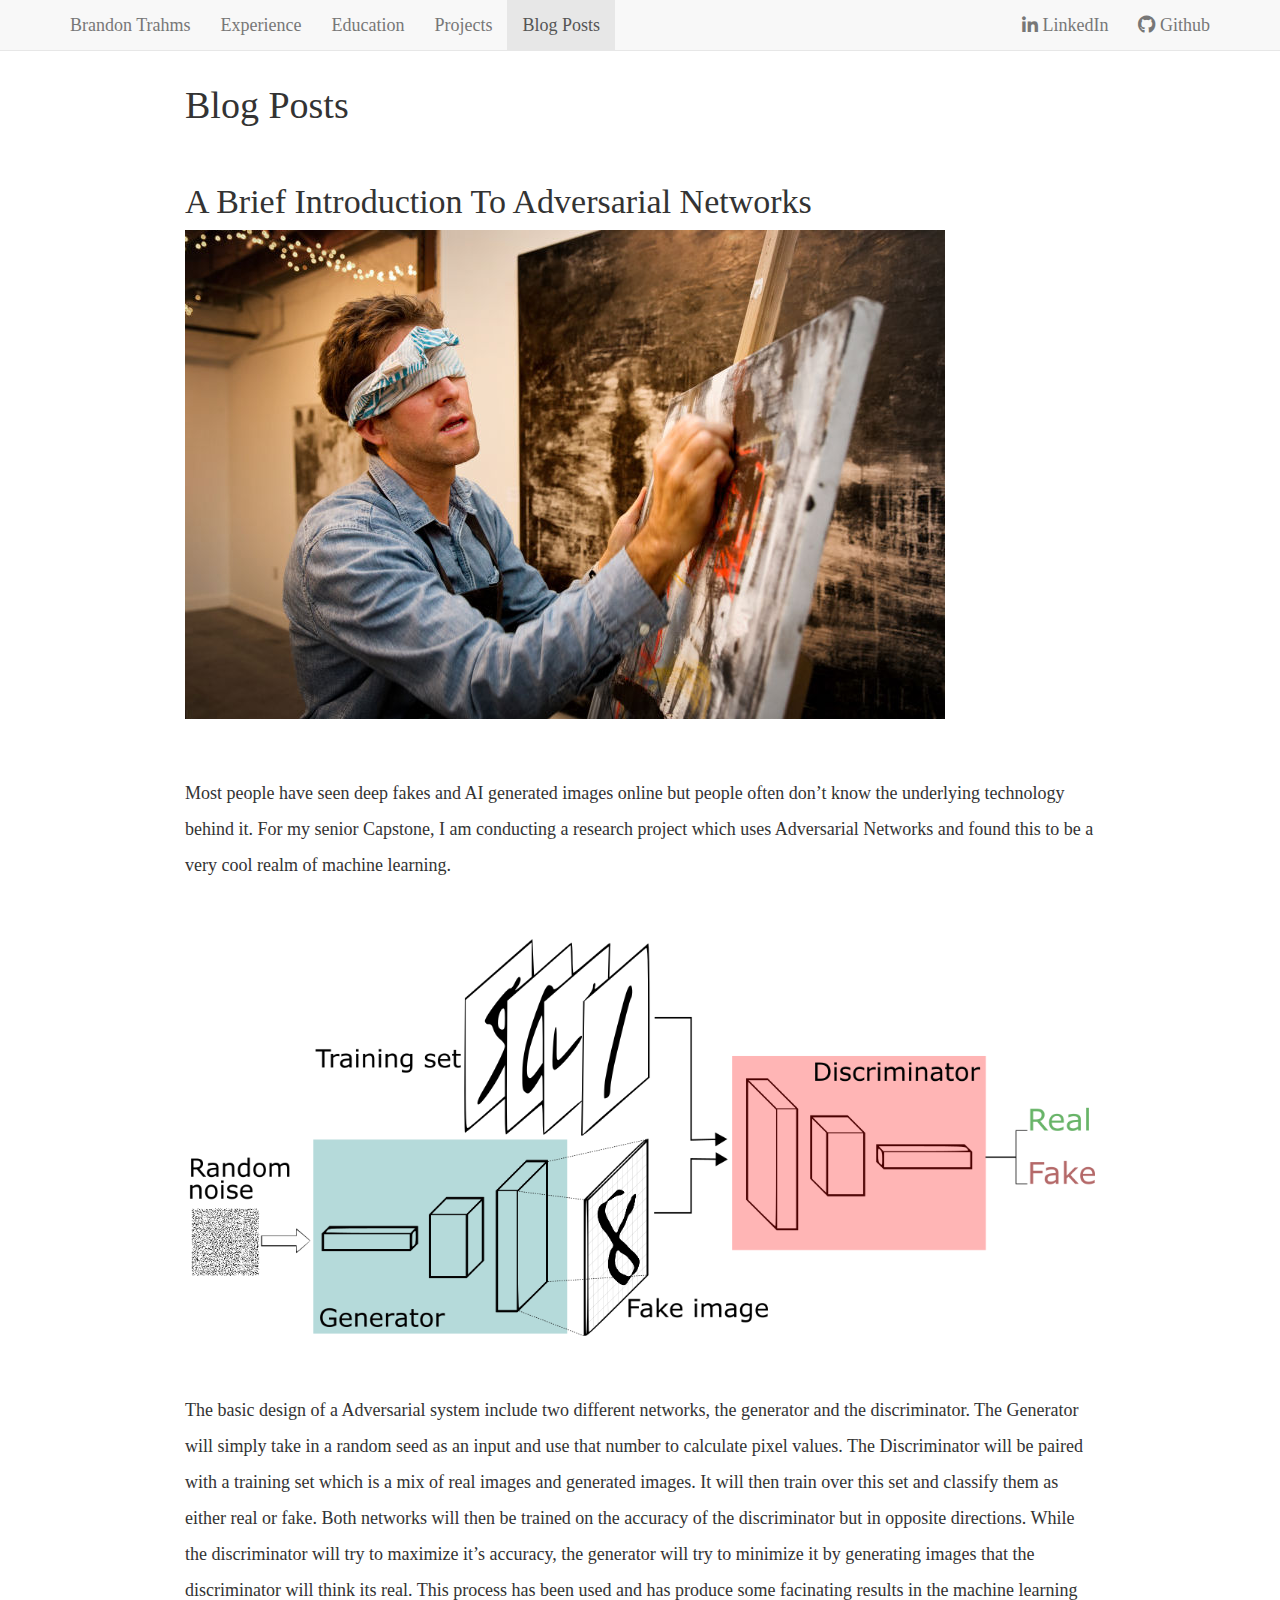
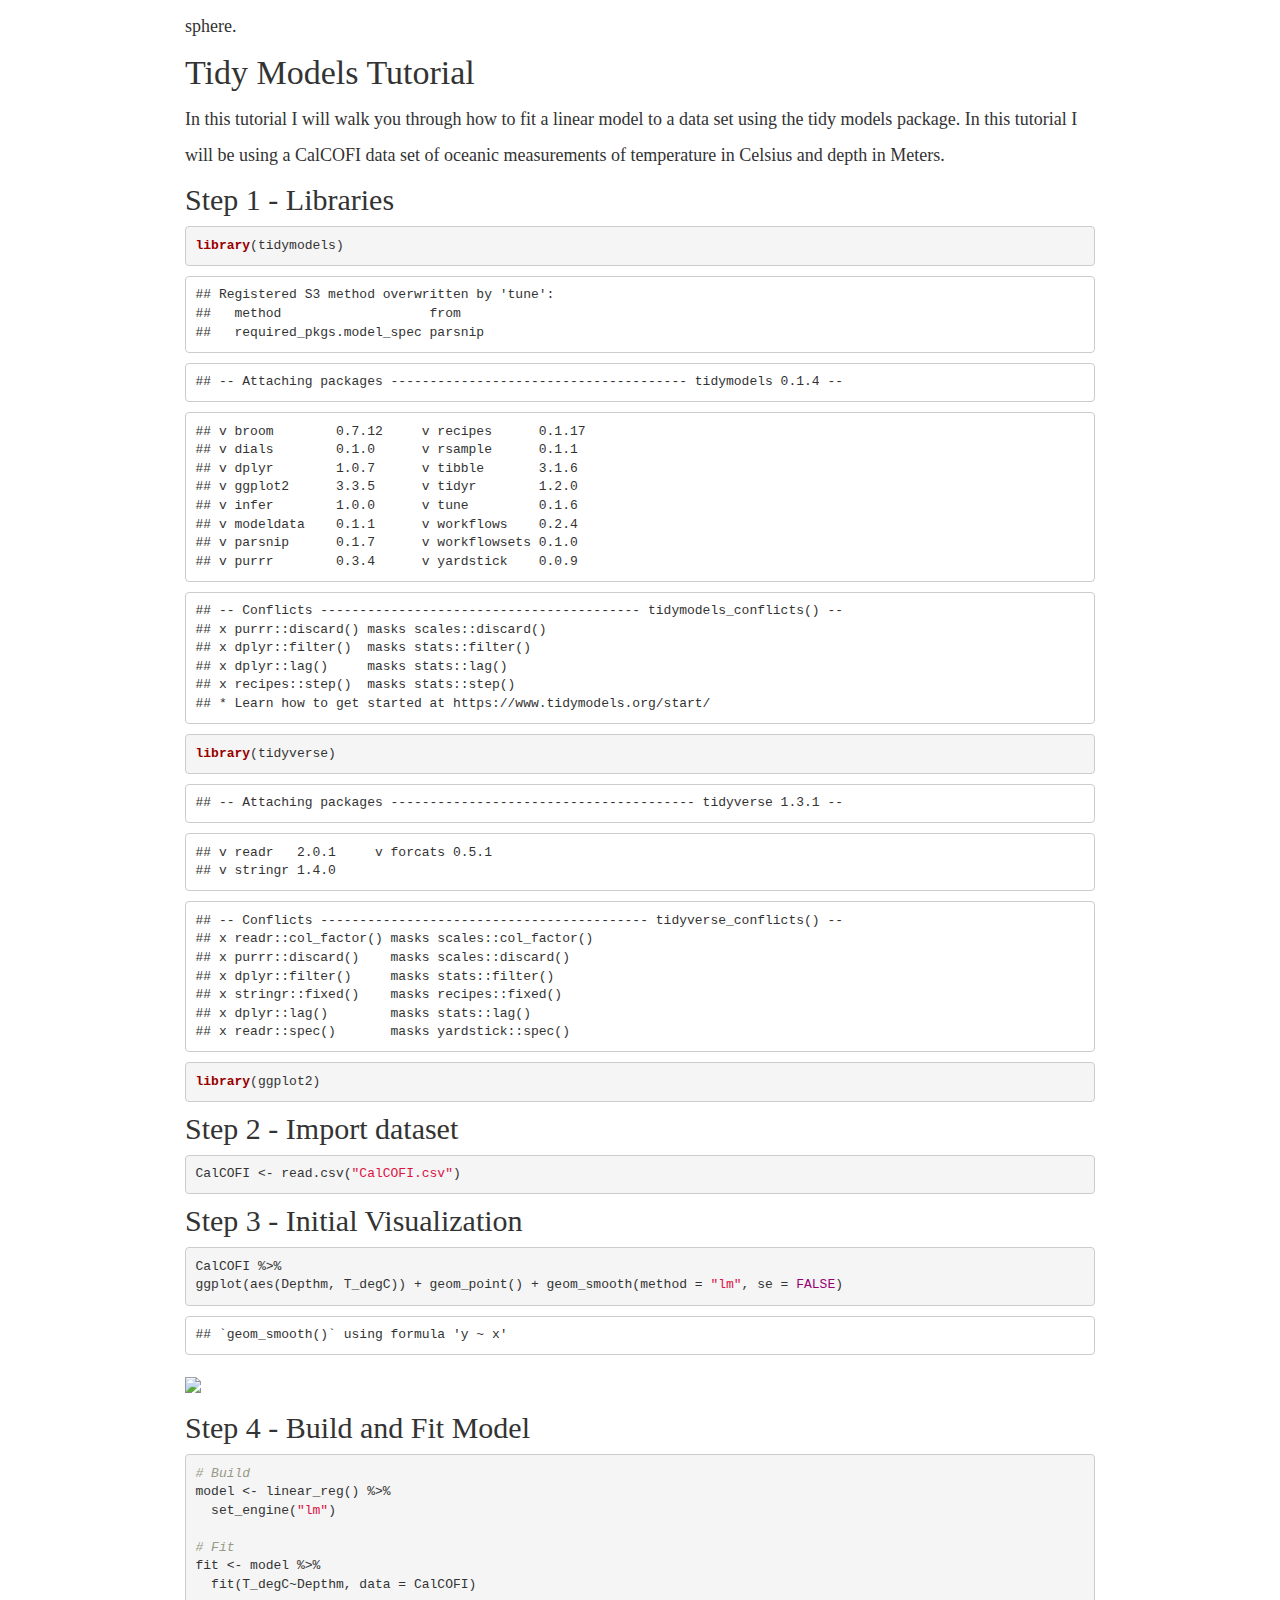
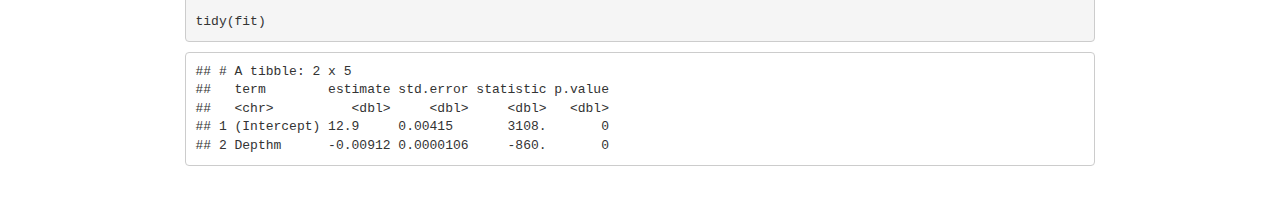
==== commit f51aaef5: "Add files via upload" ====
--- a/BlogPosts.html
+++ b/BlogPosts.html
@@ -1,351 +1,417 @@
-<!DOCTYPE html>
-
-<html>
-
-<head>
-
-<meta charset="utf-8" />
-<meta name="generator" content="pandoc" />
-<meta http-equiv="X-UA-Compatible" content="IE=EDGE" />
-
-
-
-
-<title>Blog Posts</title>
-
-<script src="site_libs/header-attrs-2.11/header-attrs.js"></script>
-<script src="site_libs/jquery-3.6.0/jquery-3.6.0.min.js"></script>
-<meta name="viewport" content="width=device-width, initial-scale=1" />
-<link href="site_libs/bootstrap-3.3.5/css/bootstrap.min.css" rel="stylesheet" />
-<script src="site_libs/bootstrap-3.3.5/js/bootstrap.min.js"></script>
-<script src="site_libs/bootstrap-3.3.5/shim/html5shiv.min.js"></script>
-<script src="site_libs/bootstrap-3.3.5/shim/respond.min.js"></script>
-<style>h1 {font-size: 34px;}
-       h1.title {font-size: 38px;}
-       h2 {font-size: 30px;}
-       h3 {font-size: 24px;}
-       h4 {font-size: 18px;}
-       h5 {font-size: 16px;}
-       h6 {font-size: 12px;}
-       code {color: inherit; background-color: rgba(0, 0, 0, 0.04);}
-       pre:not([class]) { background-color: white }</style>
-<script src="site_libs/navigation-1.1/tabsets.js"></script>
-<link href="site_libs/highlightjs-9.12.0/default.css" rel="stylesheet" />
-<script src="site_libs/highlightjs-9.12.0/highlight.js"></script>
-<link href="site_libs/font-awesome-5.1.0/css/all.css" rel="stylesheet" />
-<link href="site_libs/font-awesome-5.1.0/css/v4-shims.css" rel="stylesheet" />
-
-<style type="text/css">
-  code{white-space: pre-wrap;}
-  span.smallcaps{font-variant: small-caps;}
-  span.underline{text-decoration: underline;}
-  div.column{display: inline-block; vertical-align: top; width: 50%;}
-  div.hanging-indent{margin-left: 1.5em; text-indent: -1.5em;}
-  ul.task-list{list-style: none;}
-    </style>
-
-<style type="text/css">code{white-space: pre;}</style>
-<script type="text/javascript">
-if (window.hljs) {
-  hljs.configure({languages: []});
-  hljs.initHighlightingOnLoad();
-  if (document.readyState && document.readyState === "complete") {
-    window.setTimeout(function() { hljs.initHighlighting(); }, 0);
-  }
-}
-</script>
-
-
-
-
-
-<link rel="stylesheet" href="columns.css" type="text/css" />
-
-
-
-<style type = "text/css">
-.main-container {
-  max-width: 940px;
-  margin-left: auto;
-  margin-right: auto;
-}
-img {
-  max-width:100%;
-}
-.tabbed-pane {
-  padding-top: 12px;
-}
-.html-widget {
-  margin-bottom: 20px;
-}
-button.code-folding-btn:focus {
-  outline: none;
-}
-summary {
-  display: list-item;
-}
-pre code {
-  padding: 0;
-}
-</style>
-
-
-<style type="text/css">
-.dropdown-submenu {
-  position: relative;
-}
-.dropdown-submenu>.dropdown-menu {
-  top: 0;
-  left: 100%;
-  margin-top: -6px;
-  margin-left: -1px;
-  border-radius: 0 6px 6px 6px;
-}
-.dropdown-submenu:hover>.dropdown-menu {
-  display: block;
-}
-.dropdown-submenu>a:after {
-  display: block;
-  content: " ";
-  float: right;
-  width: 0;
-  height: 0;
-  border-color: transparent;
-  border-style: solid;
-  border-width: 5px 0 5px 5px;
-  border-left-color: #cccccc;
-  margin-top: 5px;
-  margin-right: -10px;
-}
-.dropdown-submenu:hover>a:after {
-  border-left-color: #adb5bd;
-}
-.dropdown-submenu.pull-left {
-  float: none;
-}
-.dropdown-submenu.pull-left>.dropdown-menu {
-  left: -100%;
-  margin-left: 10px;
-  border-radius: 6px 0 6px 6px;
-}
-</style>
-
-<script type="text/javascript">
-// manage active state of menu based on current page
-$(document).ready(function () {
-  // active menu anchor
-  href = window.location.pathname
-  href = href.substr(href.lastIndexOf('/') + 1)
-  if (href === "")
-    href = "index.html";
-  var menuAnchor = $('a[href="' + href + '"]');
-
-  // mark it active
-  menuAnchor.tab('show');
-
-  // if it's got a parent navbar menu mark it active as well
-  menuAnchor.closest('li.dropdown').addClass('active');
-
-  // Navbar adjustments
-  var navHeight = $(".navbar").first().height() + 15;
-  var style = document.createElement('style');
-  var pt = "padding-top: " + navHeight + "px; ";
-  var mt = "margin-top: -" + navHeight + "px; ";
-  var css = "";
-  // offset scroll position for anchor links (for fixed navbar)
-  for (var i = 1; i <= 6; i++) {
-    css += ".section h" + i + "{ " + pt + mt + "}\n";
-  }
-  style.innerHTML = "body {" + pt + "padding-bottom: 40px; }\n" + css;
-  document.head.appendChild(style);
-});
-</script>
-
-<!-- tabsets -->
-
-<style type="text/css">
-.tabset-dropdown > .nav-tabs {
-  display: inline-table;
-  max-height: 500px;
-  min-height: 44px;
-  overflow-y: auto;
-  border: 1px solid #ddd;
-  border-radius: 4px;
-}
-
-.tabset-dropdown > .nav-tabs > li.active:before {
-  content: "";
-  font-family: 'Glyphicons Halflings';
-  display: inline-block;
-  padding: 10px;
-  border-right: 1px solid #ddd;
-}
-
-.tabset-dropdown > .nav-tabs.nav-tabs-open > li.active:before {
-  content: "&#xe258;";
-  border: none;
-}
-
-.tabset-dropdown > .nav-tabs.nav-tabs-open:before {
-  content: "";
-  font-family: 'Glyphicons Halflings';
-  display: inline-block;
-  padding: 10px;
-  border-right: 1px solid #ddd;
-}
-
-.tabset-dropdown > .nav-tabs > li.active {
-  display: block;
-}
-
-.tabset-dropdown > .nav-tabs > li > a,
-.tabset-dropdown > .nav-tabs > li > a:focus,
-.tabset-dropdown > .nav-tabs > li > a:hover {
-  border: none;
-  display: inline-block;
-  border-radius: 4px;
-  background-color: transparent;
-}
-
-.tabset-dropdown > .nav-tabs.nav-tabs-open > li {
-  display: block;
-  float: none;
-}
-
-.tabset-dropdown > .nav-tabs > li {
-  display: none;
-}
-</style>
-
-<!-- code folding -->
-
-
-
-
-</head>
-
-<body>
-
-
-<div class="container-fluid main-container">
-
-
-
-
-<div class="navbar navbar-default  navbar-fixed-top" role="navigation">
-  <div class="container">
-    <div class="navbar-header">
-      <button type="button" class="navbar-toggle collapsed" data-toggle="collapse" data-target="#navbar">
-        <span class="icon-bar"></span>
-        <span class="icon-bar"></span>
-        <span class="icon-bar"></span>
-      </button>
-      <a class="navbar-brand" href="index.html">Brandon Trahms</a>
-    </div>
-    <div id="navbar" class="navbar-collapse collapse">
-      <ul class="nav navbar-nav">
-        <li>
-  <a href="Experience.html">Experience</a>
-</li>
-<li>
-  <a href="Education.html">Education</a>
-</li>
-<li>
-  <a href="Projects.html">Projects</a>
-</li>
-<li>
-  <a href="BlogPosts.html">Blog Posts</a>
-</li>
-      </ul>
-      <ul class="nav navbar-nav navbar-right">
-        <li>
-  <a href="https://www.linkedin.com/in/brandon-trahms/">
-    <span class="fa fa-linkedin"></span>
-     
-    LinkedIn
-  </a>
-</li>
-<li>
-  <a href="https://github.com/brtrahms">
-    <span class="fa fa-github"></span>
-     
-    Github
-  </a>
-</li>
-      </ul>
-    </div><!--/.nav-collapse -->
-  </div><!--/.container -->
-</div><!--/.navbar -->
-
-<div id="header">
-
-
-
-<h1 class="title toc-ignore">Blog Posts</h1>
-
-</div>
-
-
-<p><br />
-</p>
-<div id="a-brief-introduction-to-adversarial-networks" class="section level1">
-<h1>A Brief Introduction To Adversarial Networks</h1>
-<p><img src="painter.jpg" /></p>
-<p><br />
-</p>
-<p>Most people have seen deep fakes and AI generated images online but people often don’t know the underlying technology behind it. For my senior Capstone, I am conducting a research project which uses Adversarial Networks and found this to be a very cool realm of machine learning.</p>
-<p><br />
-</p>
-<p><img src="GANs.png" /></p>
-<p><br />
-</p>
-<p>The basic design of a Adversarial system include two different networks, the generator and the discriminator. The Generator will simply take in a random seed as an input and use that number to calculate pixel values. The Discriminator will be paired with a training set which is a mix of real images and generated images. It will then train over this set and classify them as either real or fake. Both networks will then be trained on the accuracy of the discriminator but in opposite directions. While the discriminator will try to maximize it’s accuracy, the generator will try to minimize it by generating images that the discriminator will think its real. This process has been used and has produce some facinating results in the machine learning sphere.</p>
-</div>
-
-
-
-
-</div>
-
-<script>
-
-// add bootstrap table styles to pandoc tables
-function bootstrapStylePandocTables() {
-  $('tr.odd').parent('tbody').parent('table').addClass('table table-condensed');
-}
-$(document).ready(function () {
-  bootstrapStylePandocTables();
-});
-
-
-</script>
-
-<!-- tabsets -->
-
-<script>
-$(document).ready(function () {
-  window.buildTabsets("TOC");
-});
-
-$(document).ready(function () {
-  $('.tabset-dropdown > .nav-tabs > li').click(function () {
-    $(this).parent().toggleClass('nav-tabs-open');
-  });
-});
-</script>
-
-<!-- code folding -->
-
-
-<!-- dynamically load mathjax for compatibility with self-contained -->
-<script>
-  (function () {
-    var script = document.createElement("script");
-    script.type = "text/javascript";
-    script.src  = "https://mathjax.rstudio.com/latest/MathJax.js?config=TeX-AMS-MML_HTMLorMML";
-    document.getElementsByTagName("head")[0].appendChild(script);
-  })();
-</script>
-
-</body>
-</html>
+<!DOCTYPE html>
+
+<html>
+
+<head>
+
+<meta charset="utf-8" />
+<meta name="generator" content="pandoc" />
+<meta http-equiv="X-UA-Compatible" content="IE=EDGE" />
+
+
+
+
+<title>Blog Posts</title>
+
+<script src="site_libs/header-attrs-2.11/header-attrs.js"></script>
+<script src="site_libs/jquery-3.6.0/jquery-3.6.0.min.js"></script>
+<meta name="viewport" content="width=device-width, initial-scale=1" />
+<link href="site_libs/bootstrap-3.3.5/css/bootstrap.min.css" rel="stylesheet" />
+<script src="site_libs/bootstrap-3.3.5/js/bootstrap.min.js"></script>
+<script src="site_libs/bootstrap-3.3.5/shim/html5shiv.min.js"></script>
+<script src="site_libs/bootstrap-3.3.5/shim/respond.min.js"></script>
+<style>h1 {font-size: 34px;}
+       h1.title {font-size: 38px;}
+       h2 {font-size: 30px;}
+       h3 {font-size: 24px;}
+       h4 {font-size: 18px;}
+       h5 {font-size: 16px;}
+       h6 {font-size: 12px;}
+       code {color: inherit; background-color: rgba(0, 0, 0, 0.04);}
+       pre:not([class]) { background-color: white }</style>
+<script src="site_libs/navigation-1.1/tabsets.js"></script>
+<link href="site_libs/highlightjs-9.12.0/default.css" rel="stylesheet" />
+<script src="site_libs/highlightjs-9.12.0/highlight.js"></script>
+<link href="site_libs/font-awesome-5.1.0/css/all.css" rel="stylesheet" />
+<link href="site_libs/font-awesome-5.1.0/css/v4-shims.css" rel="stylesheet" />
+
+<style type="text/css">
+  code{white-space: pre-wrap;}
+  span.smallcaps{font-variant: small-caps;}
+  span.underline{text-decoration: underline;}
+  div.column{display: inline-block; vertical-align: top; width: 50%;}
+  div.hanging-indent{margin-left: 1.5em; text-indent: -1.5em;}
+  ul.task-list{list-style: none;}
+    </style>
+
+<style type="text/css">code{white-space: pre;}</style>
+<script type="text/javascript">
+if (window.hljs) {
+  hljs.configure({languages: []});
+  hljs.initHighlightingOnLoad();
+  if (document.readyState && document.readyState === "complete") {
+    window.setTimeout(function() { hljs.initHighlighting(); }, 0);
+  }
+}
+</script>
+
+
+
+
+
+<link rel="stylesheet" href="columns.css" type="text/css" />
+
+
+
+<style type = "text/css">
+.main-container {
+  max-width: 940px;
+  margin-left: auto;
+  margin-right: auto;
+}
+img {
+  max-width:100%;
+}
+.tabbed-pane {
+  padding-top: 12px;
+}
+.html-widget {
+  margin-bottom: 20px;
+}
+button.code-folding-btn:focus {
+  outline: none;
+}
+summary {
+  display: list-item;
+}
+pre code {
+  padding: 0;
+}
+</style>
+
+
+<style type="text/css">
+.dropdown-submenu {
+  position: relative;
+}
+.dropdown-submenu>.dropdown-menu {
+  top: 0;
+  left: 100%;
+  margin-top: -6px;
+  margin-left: -1px;
+  border-radius: 0 6px 6px 6px;
+}
+.dropdown-submenu:hover>.dropdown-menu {
+  display: block;
+}
+.dropdown-submenu>a:after {
+  display: block;
+  content: " ";
+  float: right;
+  width: 0;
+  height: 0;
+  border-color: transparent;
+  border-style: solid;
+  border-width: 5px 0 5px 5px;
+  border-left-color: #cccccc;
+  margin-top: 5px;
+  margin-right: -10px;
+}
+.dropdown-submenu:hover>a:after {
+  border-left-color: #adb5bd;
+}
+.dropdown-submenu.pull-left {
+  float: none;
+}
+.dropdown-submenu.pull-left>.dropdown-menu {
+  left: -100%;
+  margin-left: 10px;
+  border-radius: 6px 0 6px 6px;
+}
+</style>
+
+<script type="text/javascript">
+// manage active state of menu based on current page
+$(document).ready(function () {
+  // active menu anchor
+  href = window.location.pathname
+  href = href.substr(href.lastIndexOf('/') + 1)
+  if (href === "")
+    href = "index.html";
+  var menuAnchor = $('a[href="' + href + '"]');
+
+  // mark it active
+  menuAnchor.tab('show');
+
+  // if it's got a parent navbar menu mark it active as well
+  menuAnchor.closest('li.dropdown').addClass('active');
+
+  // Navbar adjustments
+  var navHeight = $(".navbar").first().height() + 15;
+  var style = document.createElement('style');
+  var pt = "padding-top: " + navHeight + "px; ";
+  var mt = "margin-top: -" + navHeight + "px; ";
+  var css = "";
+  // offset scroll position for anchor links (for fixed navbar)
+  for (var i = 1; i <= 6; i++) {
+    css += ".section h" + i + "{ " + pt + mt + "}\n";
+  }
+  style.innerHTML = "body {" + pt + "padding-bottom: 40px; }\n" + css;
+  document.head.appendChild(style);
+});
+</script>
+
+<!-- tabsets -->
+
+<style type="text/css">
+.tabset-dropdown > .nav-tabs {
+  display: inline-table;
+  max-height: 500px;
+  min-height: 44px;
+  overflow-y: auto;
+  border: 1px solid #ddd;
+  border-radius: 4px;
+}
+
+.tabset-dropdown > .nav-tabs > li.active:before {
+  content: "";
+  font-family: 'Glyphicons Halflings';
+  display: inline-block;
+  padding: 10px;
+  border-right: 1px solid #ddd;
+}
+
+.tabset-dropdown > .nav-tabs.nav-tabs-open > li.active:before {
+  content: "&#xe258;";
+  border: none;
+}
+
+.tabset-dropdown > .nav-tabs.nav-tabs-open:before {
+  content: "";
+  font-family: 'Glyphicons Halflings';
+  display: inline-block;
+  padding: 10px;
+  border-right: 1px solid #ddd;
+}
+
+.tabset-dropdown > .nav-tabs > li.active {
+  display: block;
+}
+
+.tabset-dropdown > .nav-tabs > li > a,
+.tabset-dropdown > .nav-tabs > li > a:focus,
+.tabset-dropdown > .nav-tabs > li > a:hover {
+  border: none;
+  display: inline-block;
+  border-radius: 4px;
+  background-color: transparent;
+}
+
+.tabset-dropdown > .nav-tabs.nav-tabs-open > li {
+  display: block;
+  float: none;
+}
+
+.tabset-dropdown > .nav-tabs > li {
+  display: none;
+}
+</style>
+
+<!-- code folding -->
+
+
+
+
+</head>
+
+<body>
+
+
+<div class="container-fluid main-container">
+
+
+
+
+<div class="navbar navbar-default  navbar-fixed-top" role="navigation">
+  <div class="container">
+    <div class="navbar-header">
+      <button type="button" class="navbar-toggle collapsed" data-toggle="collapse" data-target="#navbar">
+        <span class="icon-bar"></span>
+        <span class="icon-bar"></span>
+        <span class="icon-bar"></span>
+      </button>
+      <a class="navbar-brand" href="index.html">Brandon Trahms</a>
+    </div>
+    <div id="navbar" class="navbar-collapse collapse">
+      <ul class="nav navbar-nav">
+        <li>
+  <a href="Experience.html">Experience</a>
+</li>
+<li>
+  <a href="Education.html">Education</a>
+</li>
+<li>
+  <a href="Projects.html">Projects</a>
+</li>
+<li>
+  <a href="BlogPosts.html">Blog Posts</a>
+</li>
+      </ul>
+      <ul class="nav navbar-nav navbar-right">
+        <li>
+  <a href="https://www.linkedin.com/in/brandon-trahms/">
+    <span class="fa fa-linkedin"></span>
+     
+    LinkedIn
+  </a>
+</li>
+<li>
+  <a href="https://github.com/brtrahms">
+    <span class="fa fa-github"></span>
+     
+    Github
+  </a>
+</li>
+      </ul>
+    </div><!--/.nav-collapse -->
+  </div><!--/.container -->
+</div><!--/.navbar -->
+
+<div id="header">
+
+
+
+<h1 class="title toc-ignore">Blog Posts</h1>
+
+</div>
+
+
+<p><br />
+</p>
+<div id="a-brief-introduction-to-adversarial-networks" class="section level1">
+<h1>A Brief Introduction To Adversarial Networks</h1>
+<p><img src="painter.jpg" /></p>
+<p><br />
+</p>
+<p>Most people have seen deep fakes and AI generated images online but people often don’t know the underlying technology behind it. For my senior Capstone, I am conducting a research project which uses Adversarial Networks and found this to be a very cool realm of machine learning.</p>
+<p><br />
+</p>
+<p><img src="GANs.png" /></p>
+<p><br />
+</p>
+<p>The basic design of a Adversarial system include two different networks, the generator and the discriminator. The Generator will simply take in a random seed as an input and use that number to calculate pixel values. The Discriminator will be paired with a training set which is a mix of real images and generated images. It will then train over this set and classify them as either real or fake. Both networks will then be trained on the accuracy of the discriminator but in opposite directions. While the discriminator will try to maximize it’s accuracy, the generator will try to minimize it by generating images that the discriminator will think its real. This process has been used and has produce some facinating results in the machine learning sphere.</p>
+</div>
+<div id="tidy-models-tutorial" class="section level1">
+<h1>Tidy Models Tutorial</h1>
+<p>In this tutorial I will walk you through how to fit a linear model to a data set using the tidy models package. In this tutorial I will be using a CalCOFI data set of oceanic measurements of temperature in Celsius and depth in Meters.</p>
+<div id="step-1---libraries" class="section level2">
+<h2>Step 1 - Libraries</h2>
+<pre class="r"><code>library(tidymodels)</code></pre>
+<pre><code>## Registered S3 method overwritten by &#39;tune&#39;:
+##   method                   from   
+##   required_pkgs.model_spec parsnip</code></pre>
+<pre><code>## -- Attaching packages -------------------------------------- tidymodels 0.1.4 --</code></pre>
+<pre><code>## v broom        0.7.12     v recipes      0.1.17
+## v dials        0.1.0      v rsample      0.1.1 
+## v dplyr        1.0.7      v tibble       3.1.6 
+## v ggplot2      3.3.5      v tidyr        1.2.0 
+## v infer        1.0.0      v tune         0.1.6 
+## v modeldata    0.1.1      v workflows    0.2.4 
+## v parsnip      0.1.7      v workflowsets 0.1.0 
+## v purrr        0.3.4      v yardstick    0.0.9</code></pre>
+<pre><code>## -- Conflicts ----------------------------------------- tidymodels_conflicts() --
+## x purrr::discard() masks scales::discard()
+## x dplyr::filter()  masks stats::filter()
+## x dplyr::lag()     masks stats::lag()
+## x recipes::step()  masks stats::step()
+## * Learn how to get started at https://www.tidymodels.org/start/</code></pre>
+<pre class="r"><code>library(tidyverse)</code></pre>
+<pre><code>## -- Attaching packages --------------------------------------- tidyverse 1.3.1 --</code></pre>
+<pre><code>## v readr   2.0.1     v forcats 0.5.1
+## v stringr 1.4.0</code></pre>
+<pre><code>## -- Conflicts ------------------------------------------ tidyverse_conflicts() --
+## x readr::col_factor() masks scales::col_factor()
+## x purrr::discard()    masks scales::discard()
+## x dplyr::filter()     masks stats::filter()
+## x stringr::fixed()    masks recipes::fixed()
+## x dplyr::lag()        masks stats::lag()
+## x readr::spec()       masks yardstick::spec()</code></pre>
+<pre class="r"><code>library(ggplot2)</code></pre>
+</div>
+<div id="step-2---import-dataset" class="section level2">
+<h2>Step 2 - Import dataset</h2>
+<pre class="r"><code>CalCOFI &lt;- read.csv(&quot;CalCOFI.csv&quot;)</code></pre>
+</div>
+<div id="step-3---initial-visualization" class="section level2">
+<h2>Step 3 - Initial Visualization</h2>
+<pre class="r"><code>CalCOFI %&gt;%
+ggplot(aes(Depthm, T_degC)) + geom_point() + geom_smooth(method = &quot;lm&quot;, se = FALSE)</code></pre>
+<pre><code>## `geom_smooth()` using formula &#39;y ~ x&#39;</code></pre>
+<p><img src="BlogPosts_files/figure-html/unnamed-chunk-3-1.png" width="672" /></p>
+</div>
+<div id="step-4---build-and-fit-model" class="section level2">
+<h2>Step 4 - Build and Fit Model</h2>
+<pre class="r"><code># Build
+model &lt;- linear_reg() %&gt;%
+  set_engine(&quot;lm&quot;)
+
+# Fit
+fit &lt;- model %&gt;%
+  fit(T_degC~Depthm, data = CalCOFI)
+
+tidy(fit)</code></pre>
+<pre><code>## # A tibble: 2 x 5
+##   term        estimate std.error statistic p.value
+##   &lt;chr&gt;          &lt;dbl&gt;     &lt;dbl&gt;     &lt;dbl&gt;   &lt;dbl&gt;
+## 1 (Intercept) 12.9     0.00415       3108.       0
+## 2 Depthm      -0.00912 0.0000106     -860.       0</code></pre>
+</div>
+</div>
+
+
+
+
+</div>
+
+<script>
+
+// add bootstrap table styles to pandoc tables
+function bootstrapStylePandocTables() {
+  $('tr.odd').parent('tbody').parent('table').addClass('table table-condensed');
+}
+$(document).ready(function () {
+  bootstrapStylePandocTables();
+});
+
+
+</script>
+
+<!-- tabsets -->
+
+<script>
+$(document).ready(function () {
+  window.buildTabsets("TOC");
+});
+
+$(document).ready(function () {
+  $('.tabset-dropdown > .nav-tabs > li').click(function () {
+    $(this).parent().toggleClass('nav-tabs-open');
+  });
+});
+</script>
+
+<!-- code folding -->
+
+
+<!-- dynamically load mathjax for compatibility with self-contained -->
+<script>
+  (function () {
+    var script = document.createElement("script");
+    script.type = "text/javascript";
+    script.src  = "https://mathjax.rstudio.com/latest/MathJax.js?config=TeX-AMS-MML_HTMLorMML";
+    document.getElementsByTagName("head")[0].appendChild(script);
+  })();
+</script>
+
+</body>
+</html>
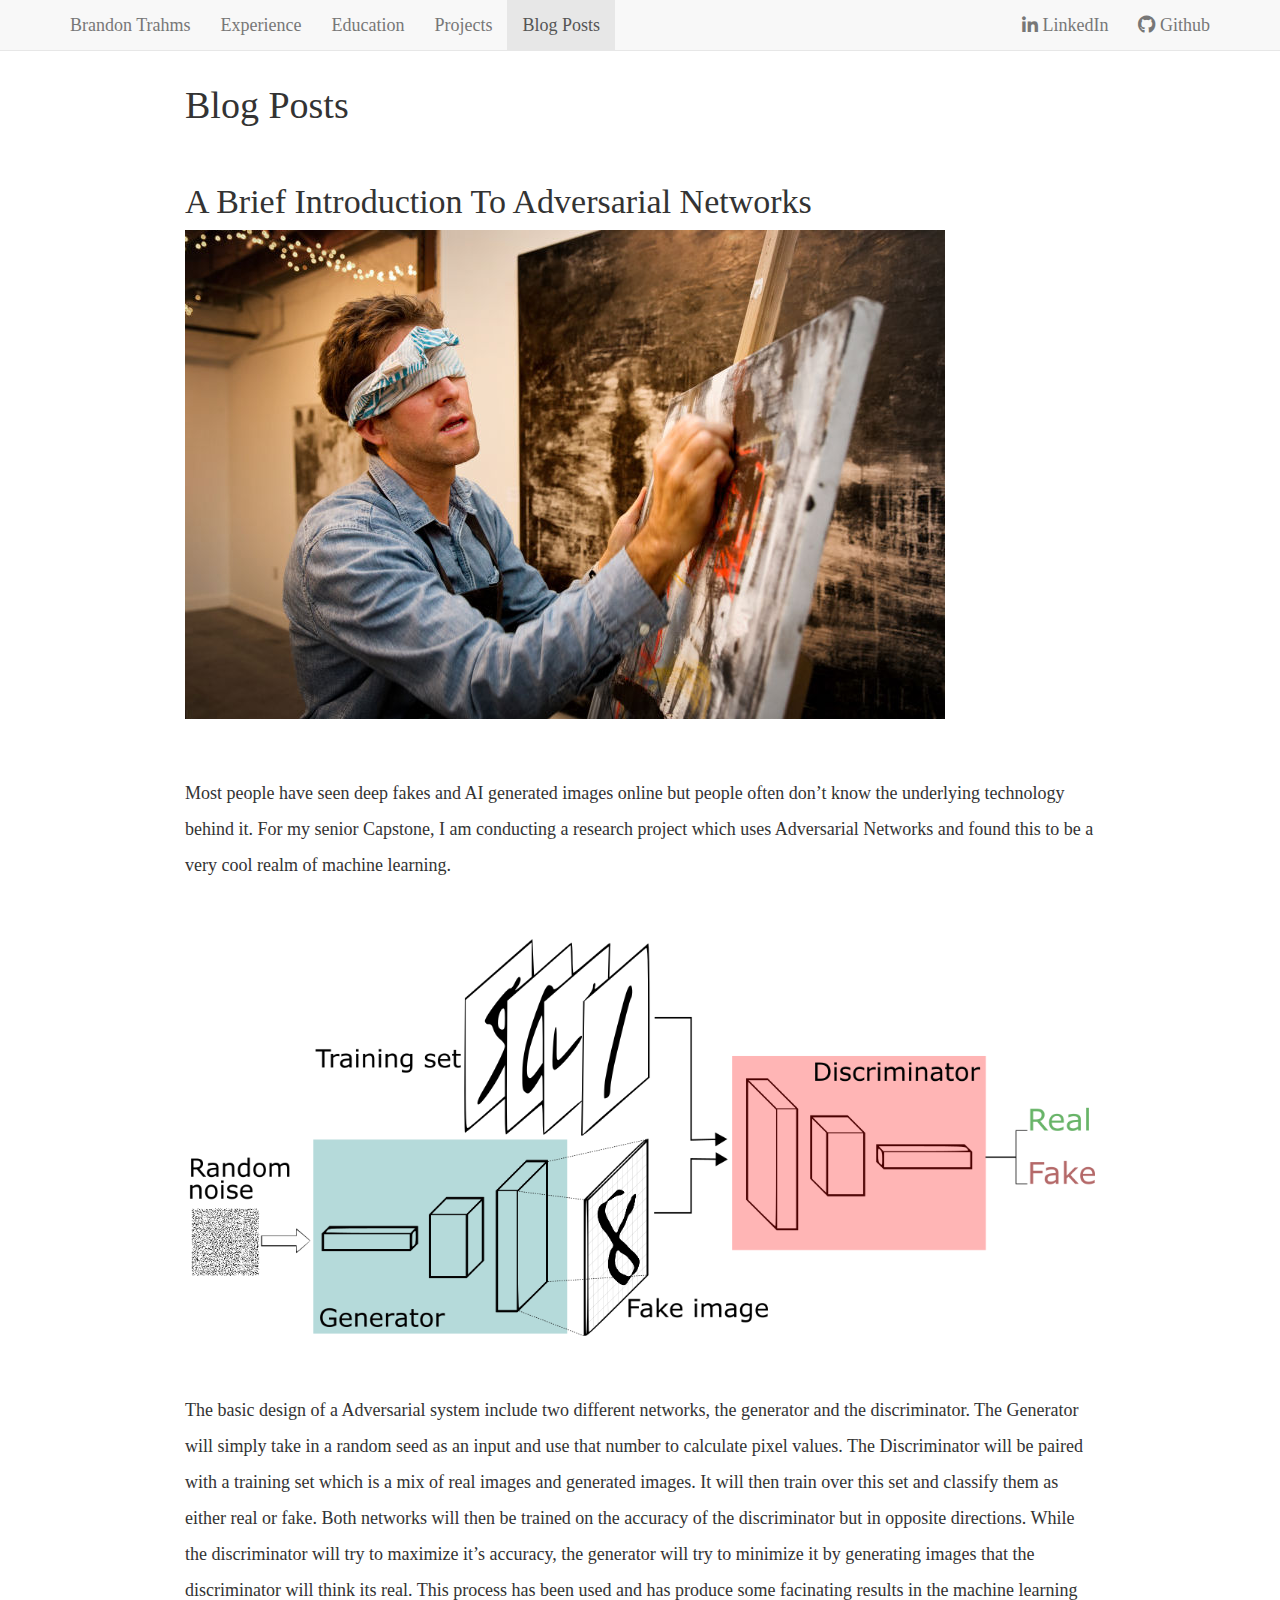
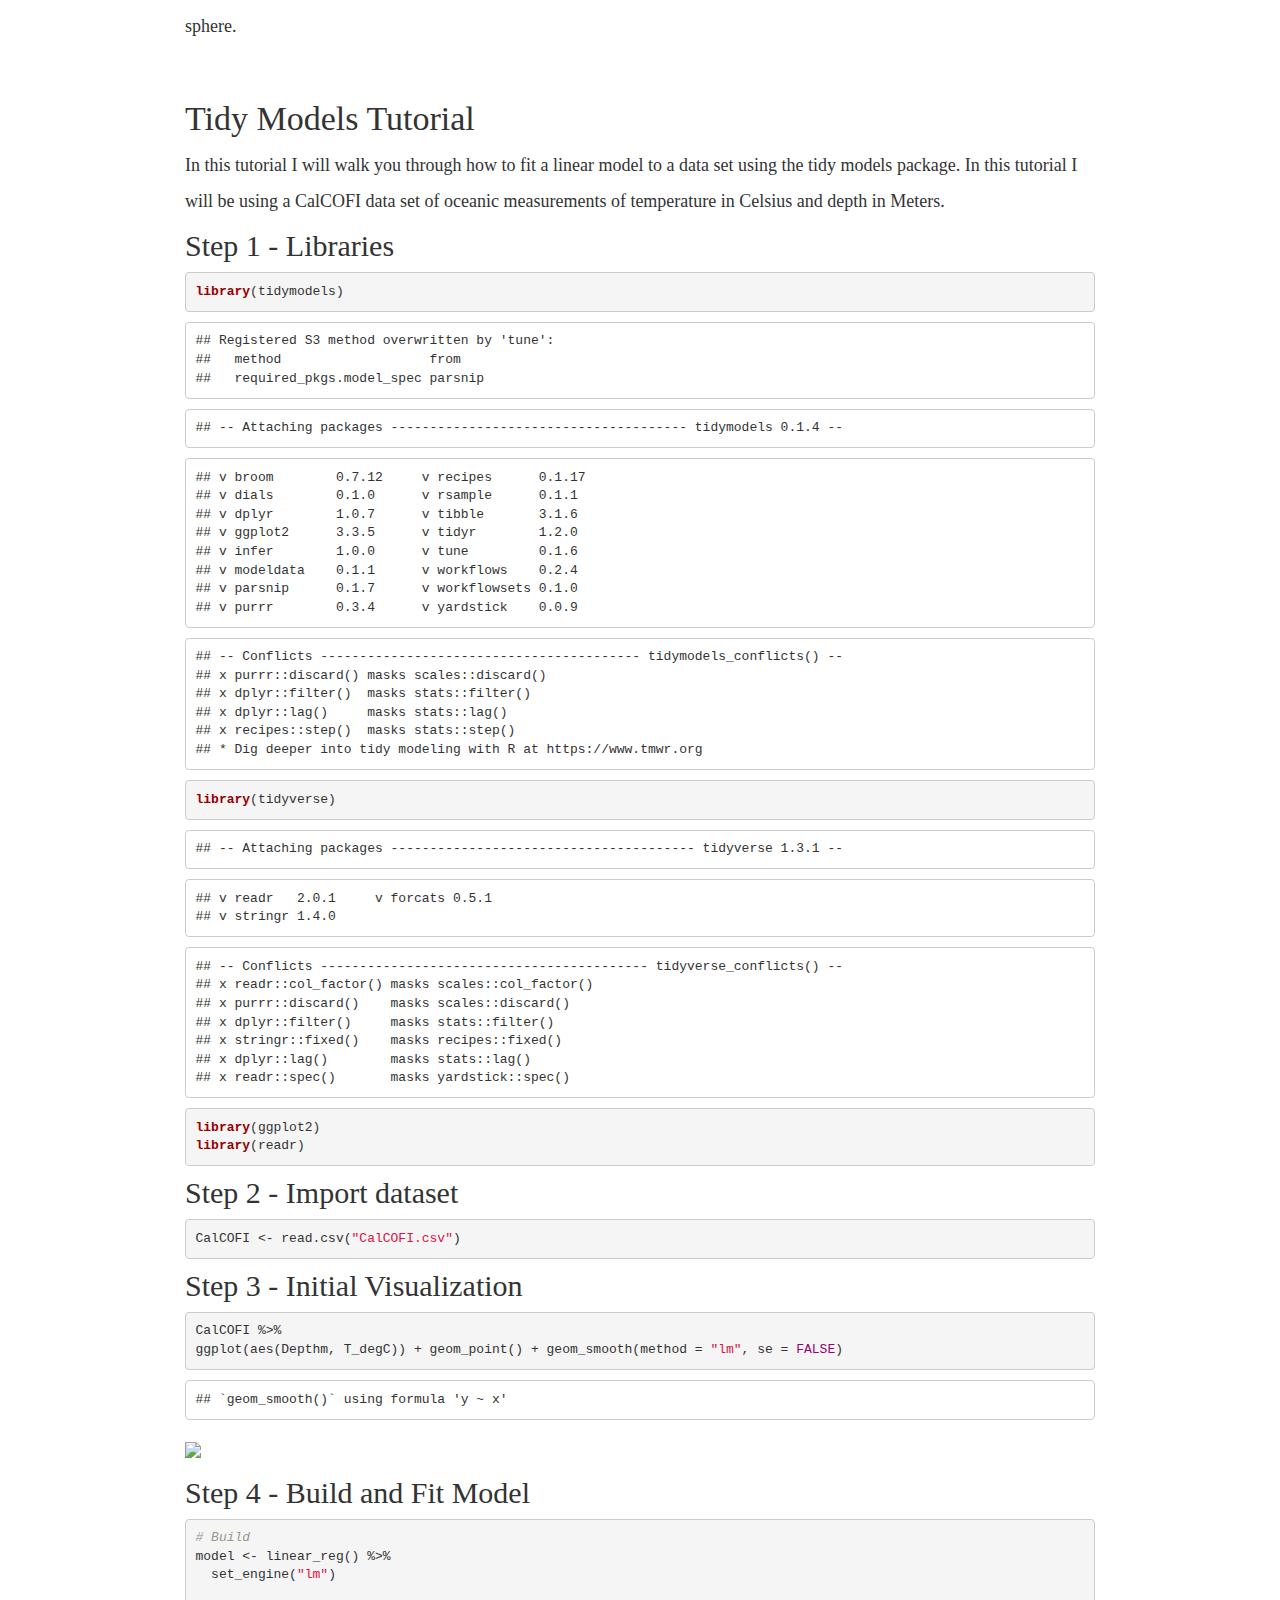
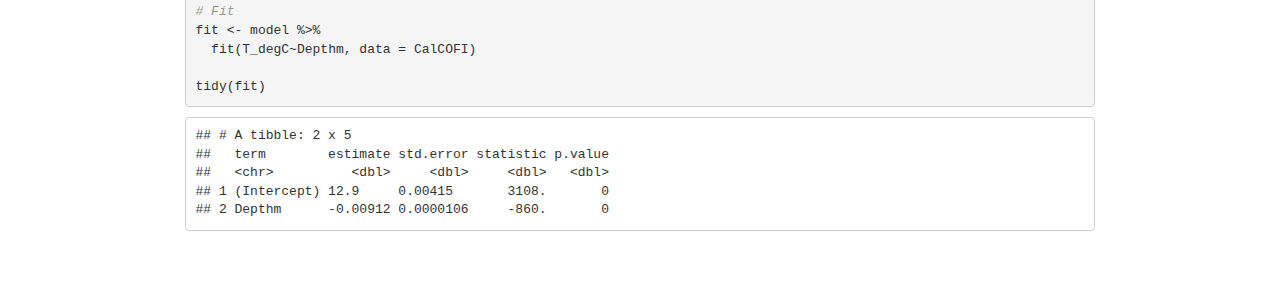
==== commit 3f478b8d: "Add files via upload" ====
--- a/BlogPosts.html
+++ b/BlogPosts.html
@@ -300,6 +300,8 @@
 <p><br />
 </p>
 <p>The basic design of a Adversarial system include two different networks, the generator and the discriminator. The Generator will simply take in a random seed as an input and use that number to calculate pixel values. The Discriminator will be paired with a training set which is a mix of real images and generated images. It will then train over this set and classify them as either real or fake. Both networks will then be trained on the accuracy of the discriminator but in opposite directions. While the discriminator will try to maximize it’s accuracy, the generator will try to minimize it by generating images that the discriminator will think its real. This process has been used and has produce some facinating results in the machine learning sphere.</p>
+<p><br />
+</p>
 </div>
 <div id="tidy-models-tutorial" class="section level1">
 <h1>Tidy Models Tutorial</h1>
@@ -324,7 +326,7 @@
 ## x dplyr::filter()  masks stats::filter()
 ## x dplyr::lag()     masks stats::lag()
 ## x recipes::step()  masks stats::step()
-## * Learn how to get started at https://www.tidymodels.org/start/</code></pre>
+## * Dig deeper into tidy modeling with R at https://www.tmwr.org</code></pre>
 <pre class="r"><code>library(tidyverse)</code></pre>
 <pre><code>## -- Attaching packages --------------------------------------- tidyverse 1.3.1 --</code></pre>
 <pre><code>## v readr   2.0.1     v forcats 0.5.1
@@ -336,7 +338,8 @@
 ## x stringr::fixed()    masks recipes::fixed()
 ## x dplyr::lag()        masks stats::lag()
 ## x readr::spec()       masks yardstick::spec()</code></pre>
-<pre class="r"><code>library(ggplot2)</code></pre>
+<pre class="r"><code>library(ggplot2)
+library(readr)</code></pre>
 </div>
 <div id="step-2---import-dataset" class="section level2">
 <h2>Step 2 - Import dataset</h2>
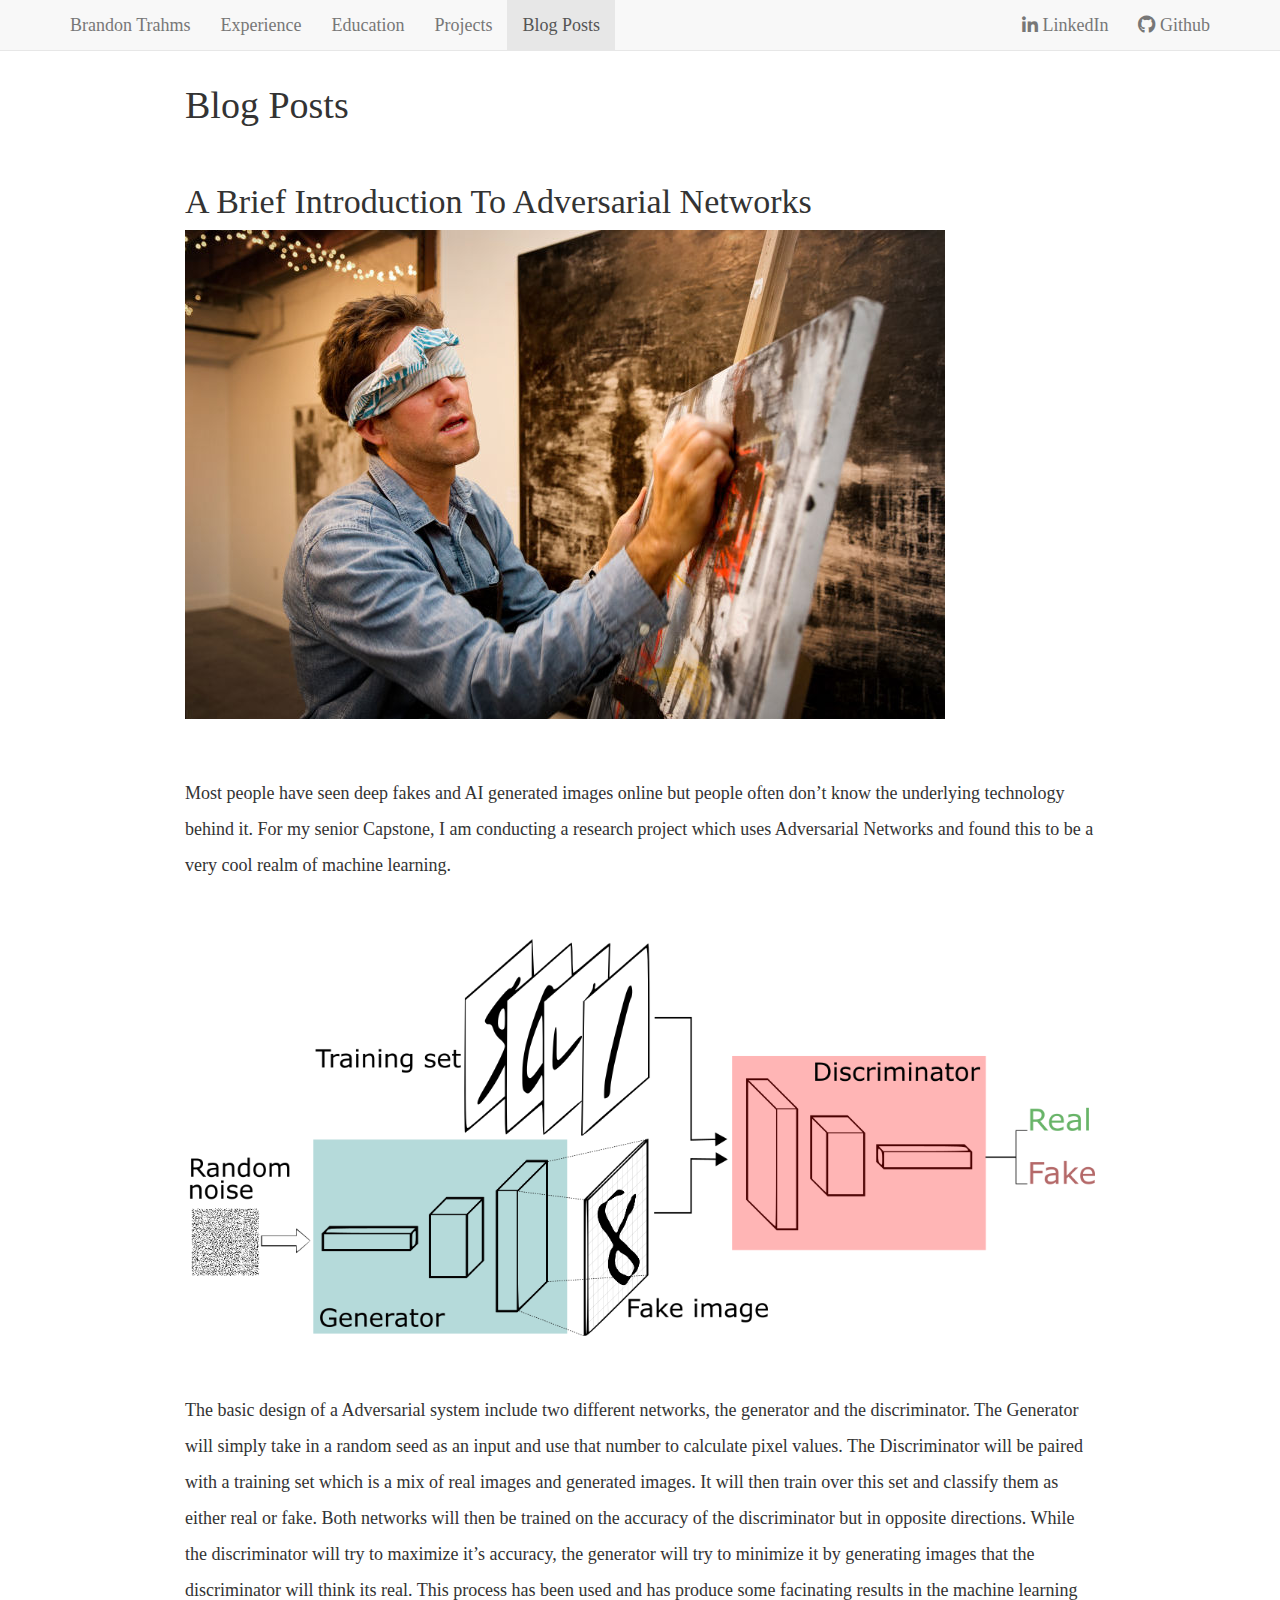
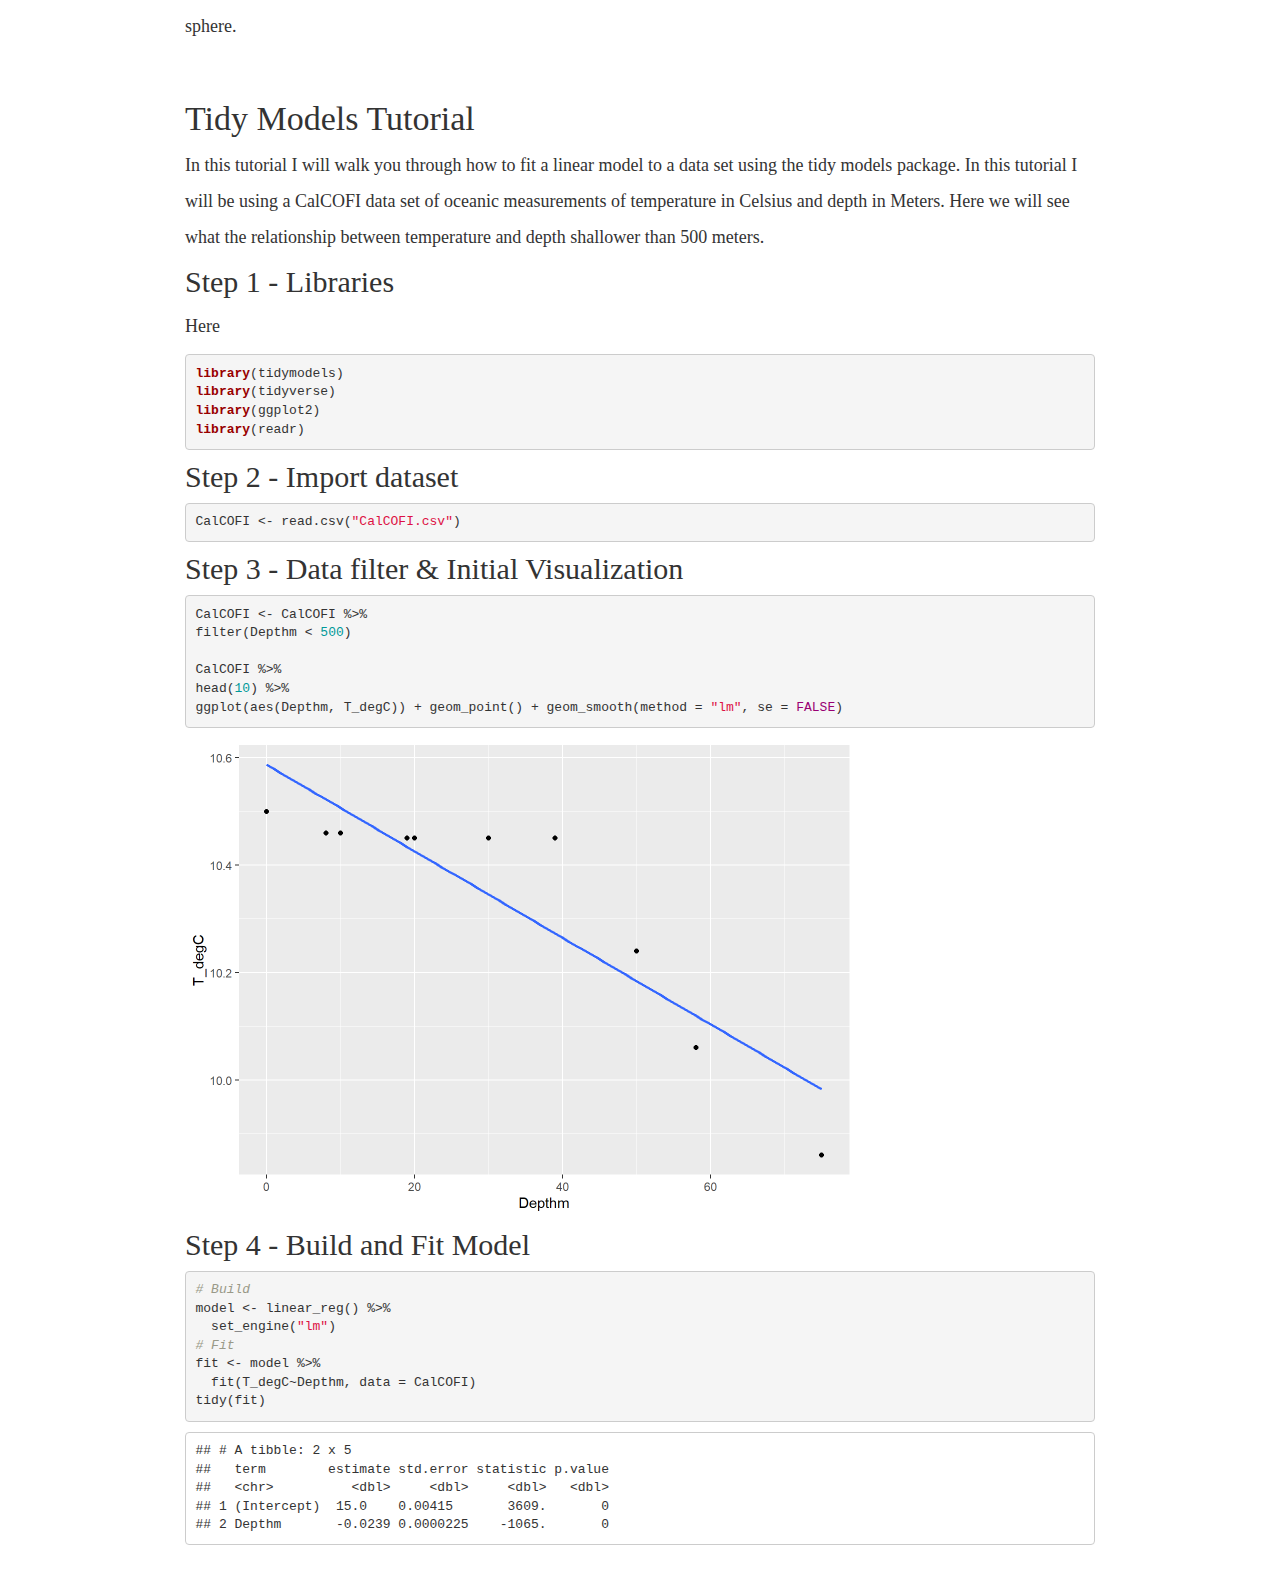
==== commit 696b45ee: "fix" ====
--- a/BlogPosts.html
+++ b/BlogPosts.html
@@ -305,51 +305,27 @@
 </div>
 <div id="tidy-models-tutorial" class="section level1">
 <h1>Tidy Models Tutorial</h1>
-<p>In this tutorial I will walk you through how to fit a linear model to a data set using the tidy models package. In this tutorial I will be using a CalCOFI data set of oceanic measurements of temperature in Celsius and depth in Meters.</p>
+<p>In this tutorial I will walk you through how to fit a linear model to a data set using the tidy models package. In this tutorial I will be using a CalCOFI data set of oceanic measurements of temperature in Celsius and depth in Meters. Here we will see what the relationship between temperature and depth shallower than 500 meters.</p>
 <div id="step-1---libraries" class="section level2">
 <h2>Step 1 - Libraries</h2>
-<pre class="r"><code>library(tidymodels)</code></pre>
-<pre><code>## Registered S3 method overwritten by &#39;tune&#39;:
-##   method                   from   
-##   required_pkgs.model_spec parsnip</code></pre>
-<pre><code>## -- Attaching packages -------------------------------------- tidymodels 0.1.4 --</code></pre>
-<pre><code>## v broom        0.7.12     v recipes      0.1.17
-## v dials        0.1.0      v rsample      0.1.1 
-## v dplyr        1.0.7      v tibble       3.1.6 
-## v ggplot2      3.3.5      v tidyr        1.2.0 
-## v infer        1.0.0      v tune         0.1.6 
-## v modeldata    0.1.1      v workflows    0.2.4 
-## v parsnip      0.1.7      v workflowsets 0.1.0 
-## v purrr        0.3.4      v yardstick    0.0.9</code></pre>
-<pre><code>## -- Conflicts ----------------------------------------- tidymodels_conflicts() --
-## x purrr::discard() masks scales::discard()
-## x dplyr::filter()  masks stats::filter()
-## x dplyr::lag()     masks stats::lag()
-## x recipes::step()  masks stats::step()
-## * Dig deeper into tidy modeling with R at https://www.tmwr.org</code></pre>
-<pre class="r"><code>library(tidyverse)</code></pre>
-<pre><code>## -- Attaching packages --------------------------------------- tidyverse 1.3.1 --</code></pre>
-<pre><code>## v readr   2.0.1     v forcats 0.5.1
-## v stringr 1.4.0</code></pre>
-<pre><code>## -- Conflicts ------------------------------------------ tidyverse_conflicts() --
-## x readr::col_factor() masks scales::col_factor()
-## x purrr::discard()    masks scales::discard()
-## x dplyr::filter()     masks stats::filter()
-## x stringr::fixed()    masks recipes::fixed()
-## x dplyr::lag()        masks stats::lag()
-## x readr::spec()       masks yardstick::spec()</code></pre>
-<pre class="r"><code>library(ggplot2)
+<p>Here</p>
+<pre class="r"><code>library(tidymodels)
+library(tidyverse)
+library(ggplot2)
 library(readr)</code></pre>
 </div>
 <div id="step-2---import-dataset" class="section level2">
 <h2>Step 2 - Import dataset</h2>
 <pre class="r"><code>CalCOFI &lt;- read.csv(&quot;CalCOFI.csv&quot;)</code></pre>
 </div>
-<div id="step-3---initial-visualization" class="section level2">
-<h2>Step 3 - Initial Visualization</h2>
-<pre class="r"><code>CalCOFI %&gt;%
+<div id="step-3---data-filter-initial-visualization" class="section level2">
+<h2>Step 3 - Data filter &amp; Initial Visualization</h2>
+<pre class="r"><code>CalCOFI &lt;- CalCOFI %&gt;%
+filter(Depthm &lt; 500)
+
+CalCOFI %&gt;%
+head(10) %&gt;%
 ggplot(aes(Depthm, T_degC)) + geom_point() + geom_smooth(method = &quot;lm&quot;, se = FALSE)</code></pre>
-<pre><code>## `geom_smooth()` using formula &#39;y ~ x&#39;</code></pre>
 <p><img src="BlogPosts_files/figure-html/unnamed-chunk-3-1.png" width="672" /></p>
 </div>
 <div id="step-4---build-and-fit-model" class="section level2">
@@ -357,17 +333,15 @@
 <pre class="r"><code># Build
 model &lt;- linear_reg() %&gt;%
   set_engine(&quot;lm&quot;)
-
 # Fit
 fit &lt;- model %&gt;%
   fit(T_degC~Depthm, data = CalCOFI)
-
 tidy(fit)</code></pre>
 <pre><code>## # A tibble: 2 x 5
 ##   term        estimate std.error statistic p.value
 ##   &lt;chr&gt;          &lt;dbl&gt;     &lt;dbl&gt;     &lt;dbl&gt;   &lt;dbl&gt;
-## 1 (Intercept) 12.9     0.00415       3108.       0
-## 2 Depthm      -0.00912 0.0000106     -860.       0</code></pre>
+## 1 (Intercept)  15.0    0.00415       3609.       0
+## 2 Depthm       -0.0239 0.0000225    -1065.       0</code></pre>
 </div>
 </div>
 
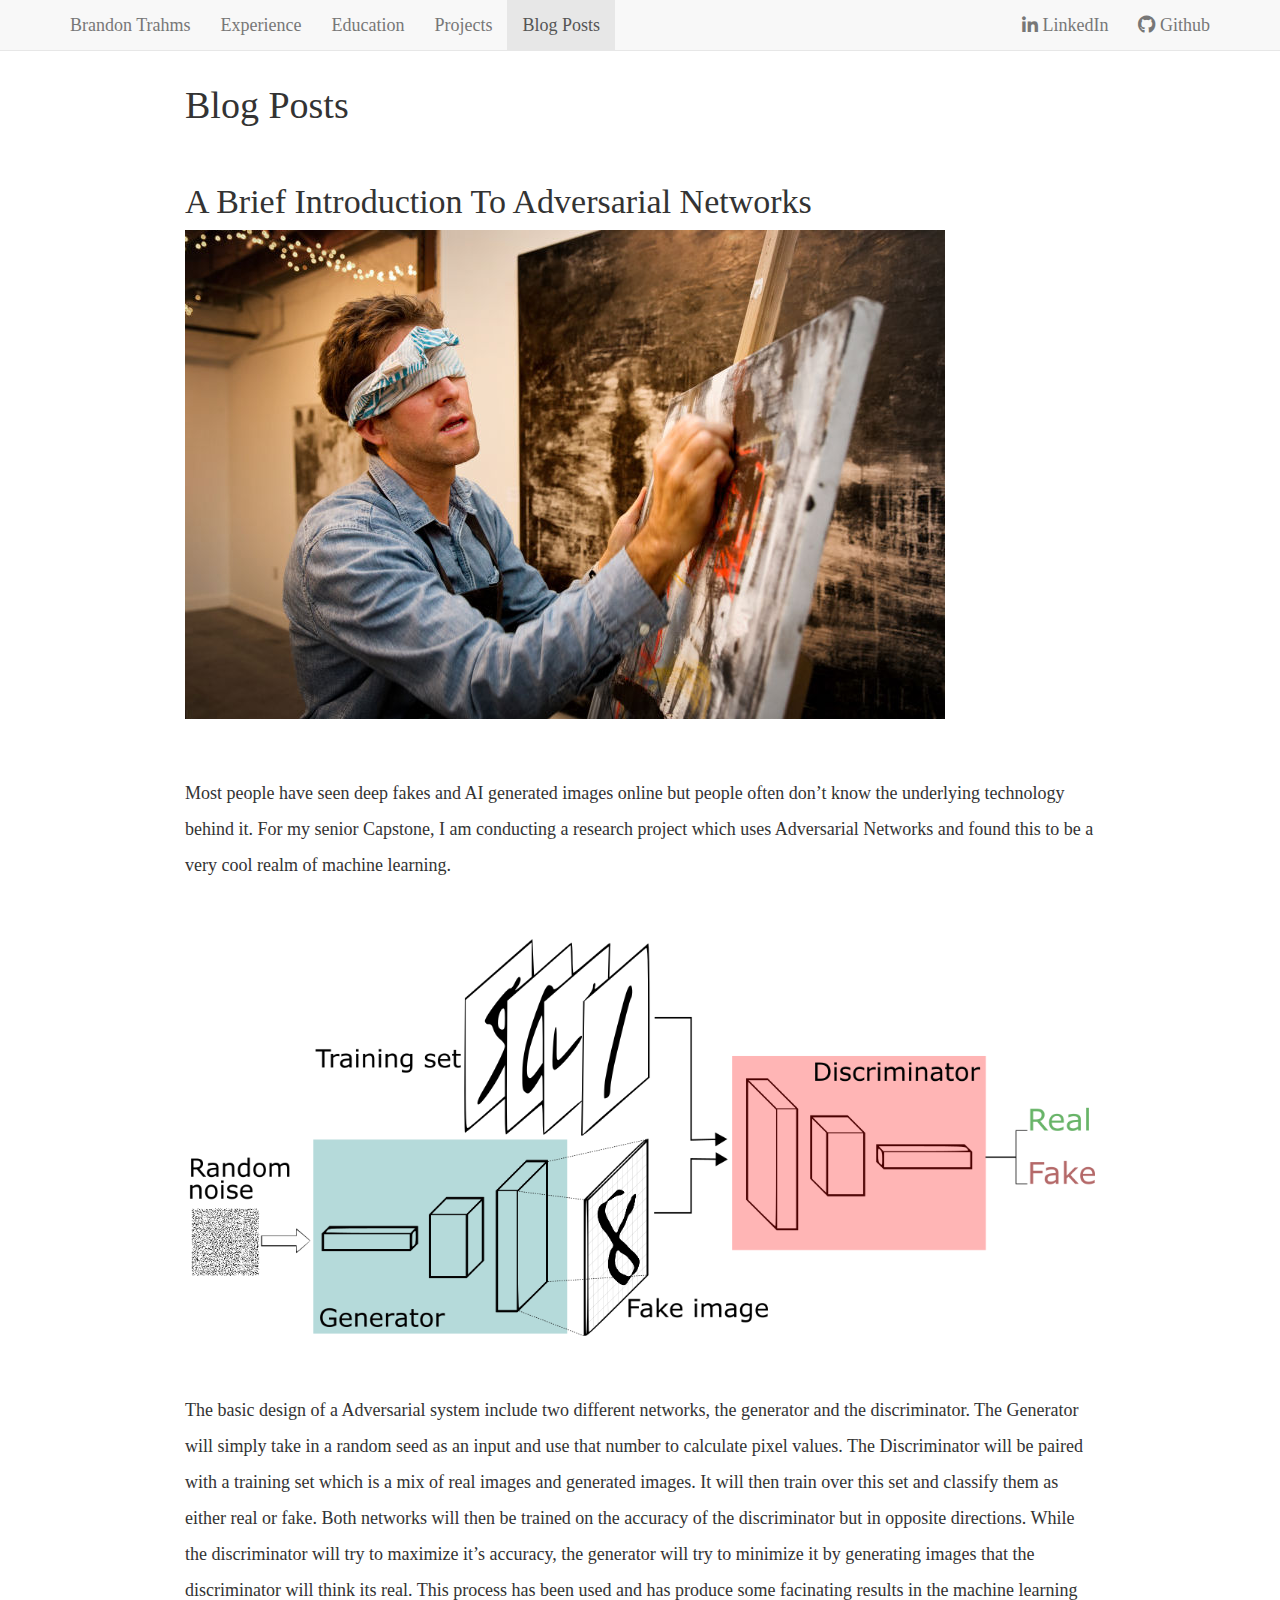
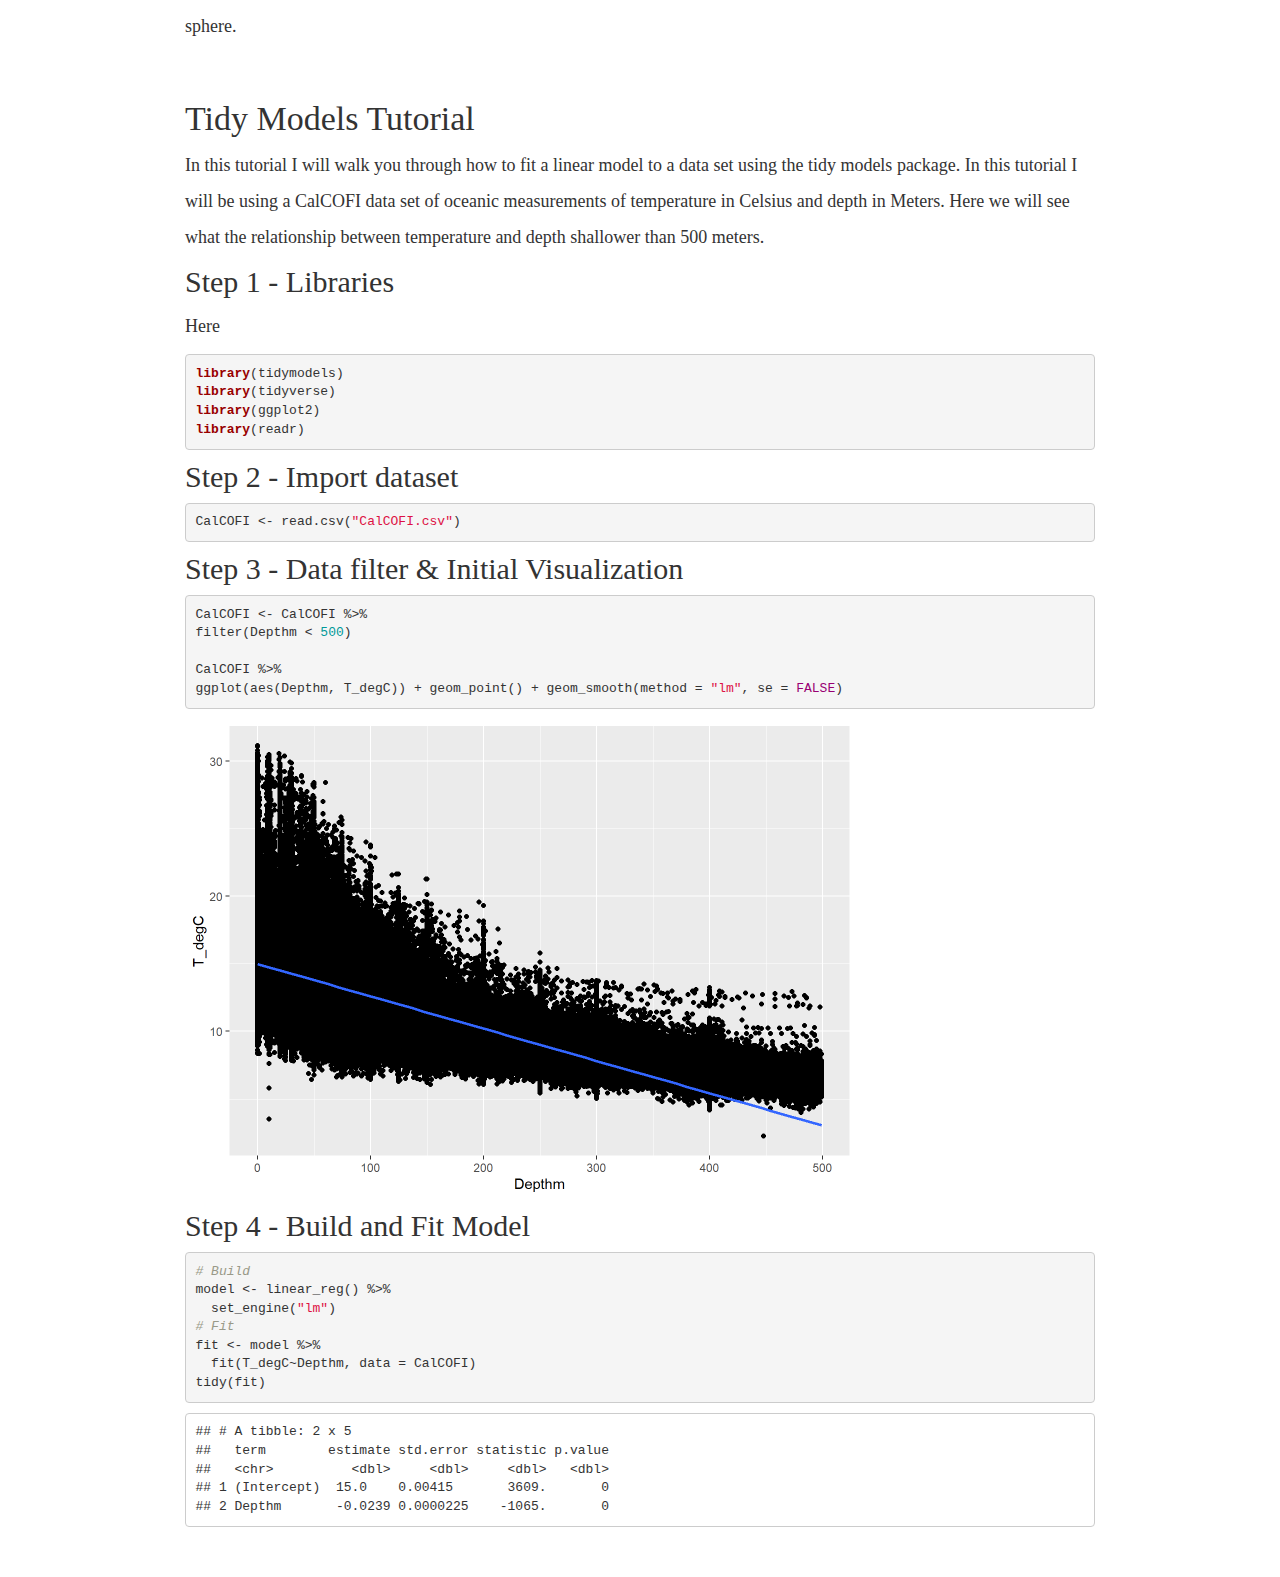
==== commit 90d5d4fa: "tests" ====
--- a/BlogPosts.html
+++ b/BlogPosts.html
@@ -324,7 +324,6 @@
 filter(Depthm &lt; 500)
 
 CalCOFI %&gt;%
-head(10) %&gt;%
 ggplot(aes(Depthm, T_degC)) + geom_point() + geom_smooth(method = &quot;lm&quot;, se = FALSE)</code></pre>
 <p><img src="BlogPosts_files/figure-html/unnamed-chunk-3-1.png" width="672" /></p>
 </div>
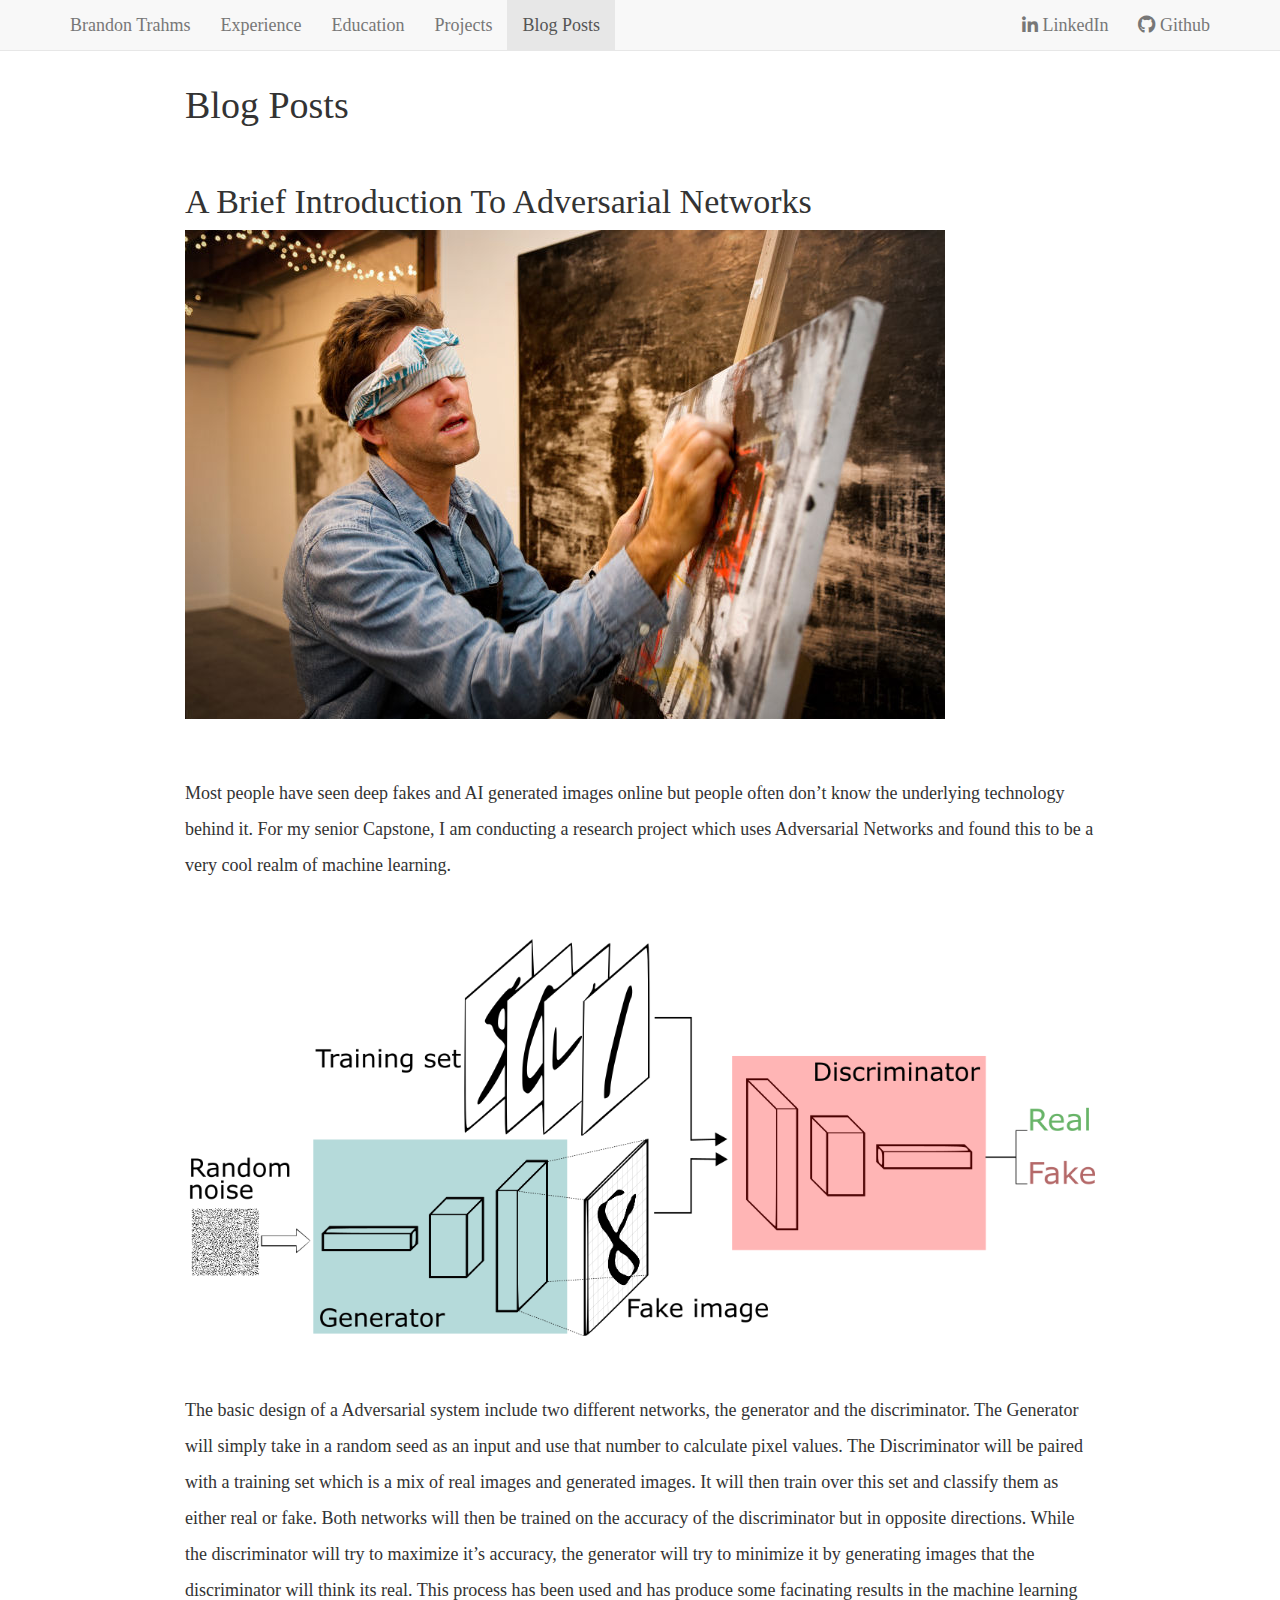
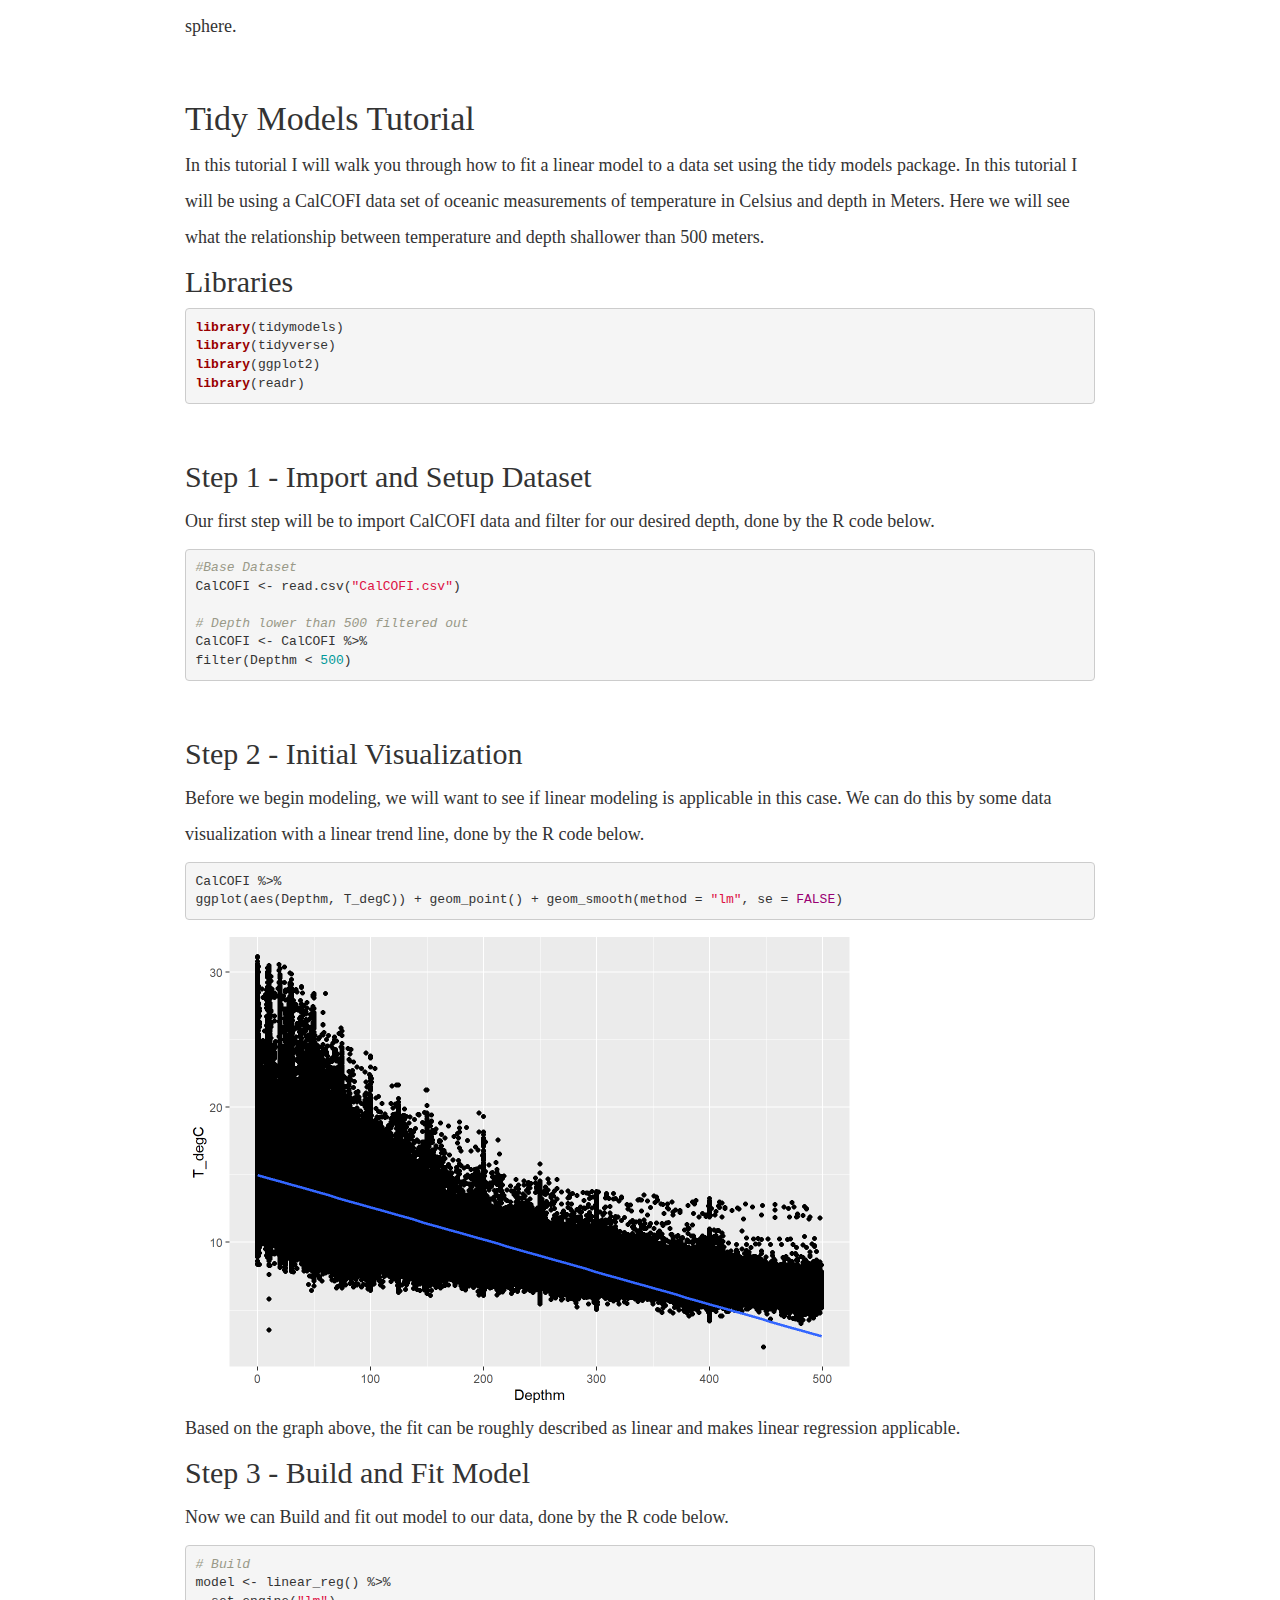
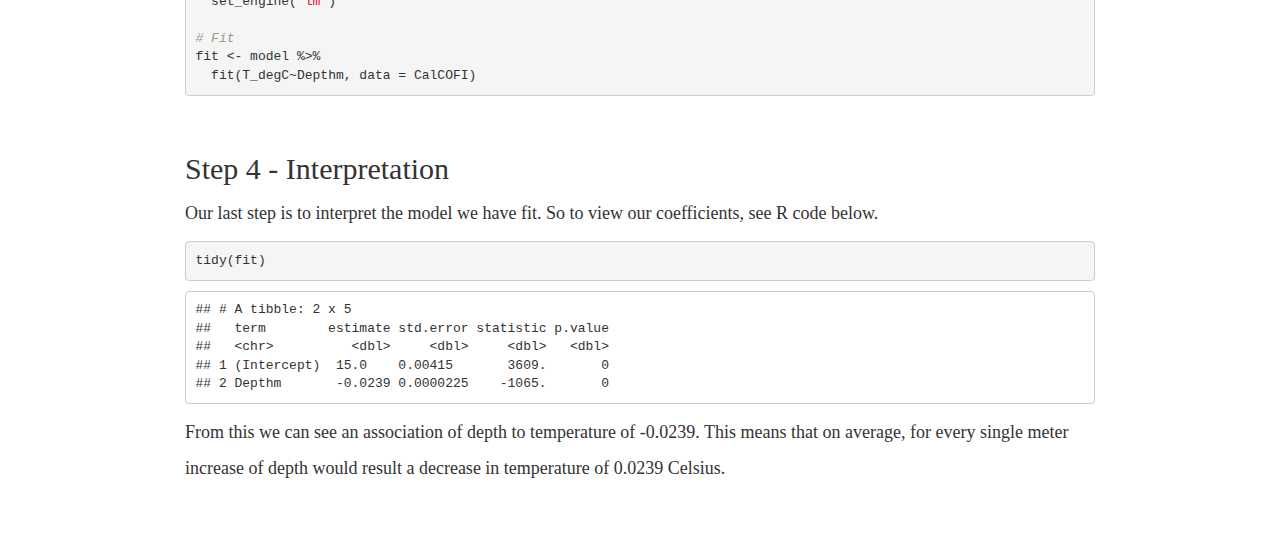
==== commit 782c94c0: "update from feedback" ====
--- a/BlogPosts.html
+++ b/BlogPosts.html
@@ -305,42 +305,61 @@
 </div>
 <div id="tidy-models-tutorial" class="section level1">
 <h1>Tidy Models Tutorial</h1>
-<p>In this tutorial I will walk you through how to fit a linear model to a data set using the tidy models package. In this tutorial I will be using a CalCOFI data set of oceanic measurements of temperature in Celsius and depth in Meters. Here we will see what the relationship between temperature and depth shallower than 500 meters.</p>
-<div id="step-1---libraries" class="section level2">
-<h2>Step 1 - Libraries</h2>
-<p>Here</p>
+<p>In this tutorial I will walk you through how to fit a linear model to a data set using the tidy models package. In this tutorial I will be using a CalCOFI data set of oceanic measurements of temperature in Celsius and depth in Meters. Here we will see what the relationship between temperature and depth shallower than 500 meters.<br />
+</p>
+<div id="libraries" class="section level2">
+<h2>Libraries</h2>
 <pre class="r"><code>library(tidymodels)
 library(tidyverse)
 library(ggplot2)
 library(readr)</code></pre>
-</div>
-<div id="step-2---import-dataset" class="section level2">
-<h2>Step 2 - Import dataset</h2>
-<pre class="r"><code>CalCOFI &lt;- read.csv(&quot;CalCOFI.csv&quot;)</code></pre>
-</div>
-<div id="step-3---data-filter-initial-visualization" class="section level2">
-<h2>Step 3 - Data filter &amp; Initial Visualization</h2>
-<pre class="r"><code>CalCOFI &lt;- CalCOFI %&gt;%
-filter(Depthm &lt; 500)
-
-CalCOFI %&gt;%
+<p><br />
+</p>
+</div>
+<div id="step-1---import-and-setup-dataset" class="section level2">
+<h2>Step 1 - Import and Setup Dataset</h2>
+<p>Our first step will be to import CalCOFI data and filter for our desired depth, done by the R code below.</p>
+<pre class="r"><code>#Base Dataset
+CalCOFI &lt;- read.csv(&quot;CalCOFI.csv&quot;)
+
+# Depth lower than 500 filtered out
+CalCOFI &lt;- CalCOFI %&gt;%
+filter(Depthm &lt; 500)</code></pre>
+<p><br />
+</p>
+</div>
+<div id="step-2---initial-visualization" class="section level2">
+<h2>Step 2 - Initial Visualization</h2>
+<p>Before we begin modeling, we will want to see if linear modeling is applicable in this case. We can do this by some data visualization with a linear trend line, done by the R code below.</p>
+<pre class="r"><code>CalCOFI %&gt;%
 ggplot(aes(Depthm, T_degC)) + geom_point() + geom_smooth(method = &quot;lm&quot;, se = FALSE)</code></pre>
-<p><img src="BlogPosts_files/figure-html/unnamed-chunk-3-1.png" width="672" /></p>
-</div>
-<div id="step-4---build-and-fit-model" class="section level2">
-<h2>Step 4 - Build and Fit Model</h2>
+<p><img src="BlogPosts_files/figure-html/unnamed-chunk-3-1.png" width="672" /><br />
+Based on the graph above, the fit can be roughly described as linear and makes linear regression applicable.<br />
+</p>
+</div>
+<div id="step-3---build-and-fit-model" class="section level2">
+<h2>Step 3 - Build and Fit Model</h2>
+<p>Now we can Build and fit out model to our data, done by the R code below.</p>
 <pre class="r"><code># Build
 model &lt;- linear_reg() %&gt;%
   set_engine(&quot;lm&quot;)
+
 # Fit
 fit &lt;- model %&gt;%
-  fit(T_degC~Depthm, data = CalCOFI)
-tidy(fit)</code></pre>
+  fit(T_degC~Depthm, data = CalCOFI)</code></pre>
+<p><br />
+</p>
+</div>
+<div id="step-4---interpretation" class="section level2">
+<h2>Step 4 - Interpretation</h2>
+<p>Our last step is to interpret the model we have fit. So to view our coefficients, see R code below.</p>
+<pre class="r"><code>tidy(fit)</code></pre>
 <pre><code>## # A tibble: 2 x 5
 ##   term        estimate std.error statistic p.value
 ##   &lt;chr&gt;          &lt;dbl&gt;     &lt;dbl&gt;     &lt;dbl&gt;   &lt;dbl&gt;
 ## 1 (Intercept)  15.0    0.00415       3609.       0
 ## 2 Depthm       -0.0239 0.0000225    -1065.       0</code></pre>
+<p>From this we can see an association of depth to temperature of -0.0239. This means that on average, for every single meter increase of depth would result a decrease in temperature of 0.0239 Celsius.</p>
 </div>
 </div>
 
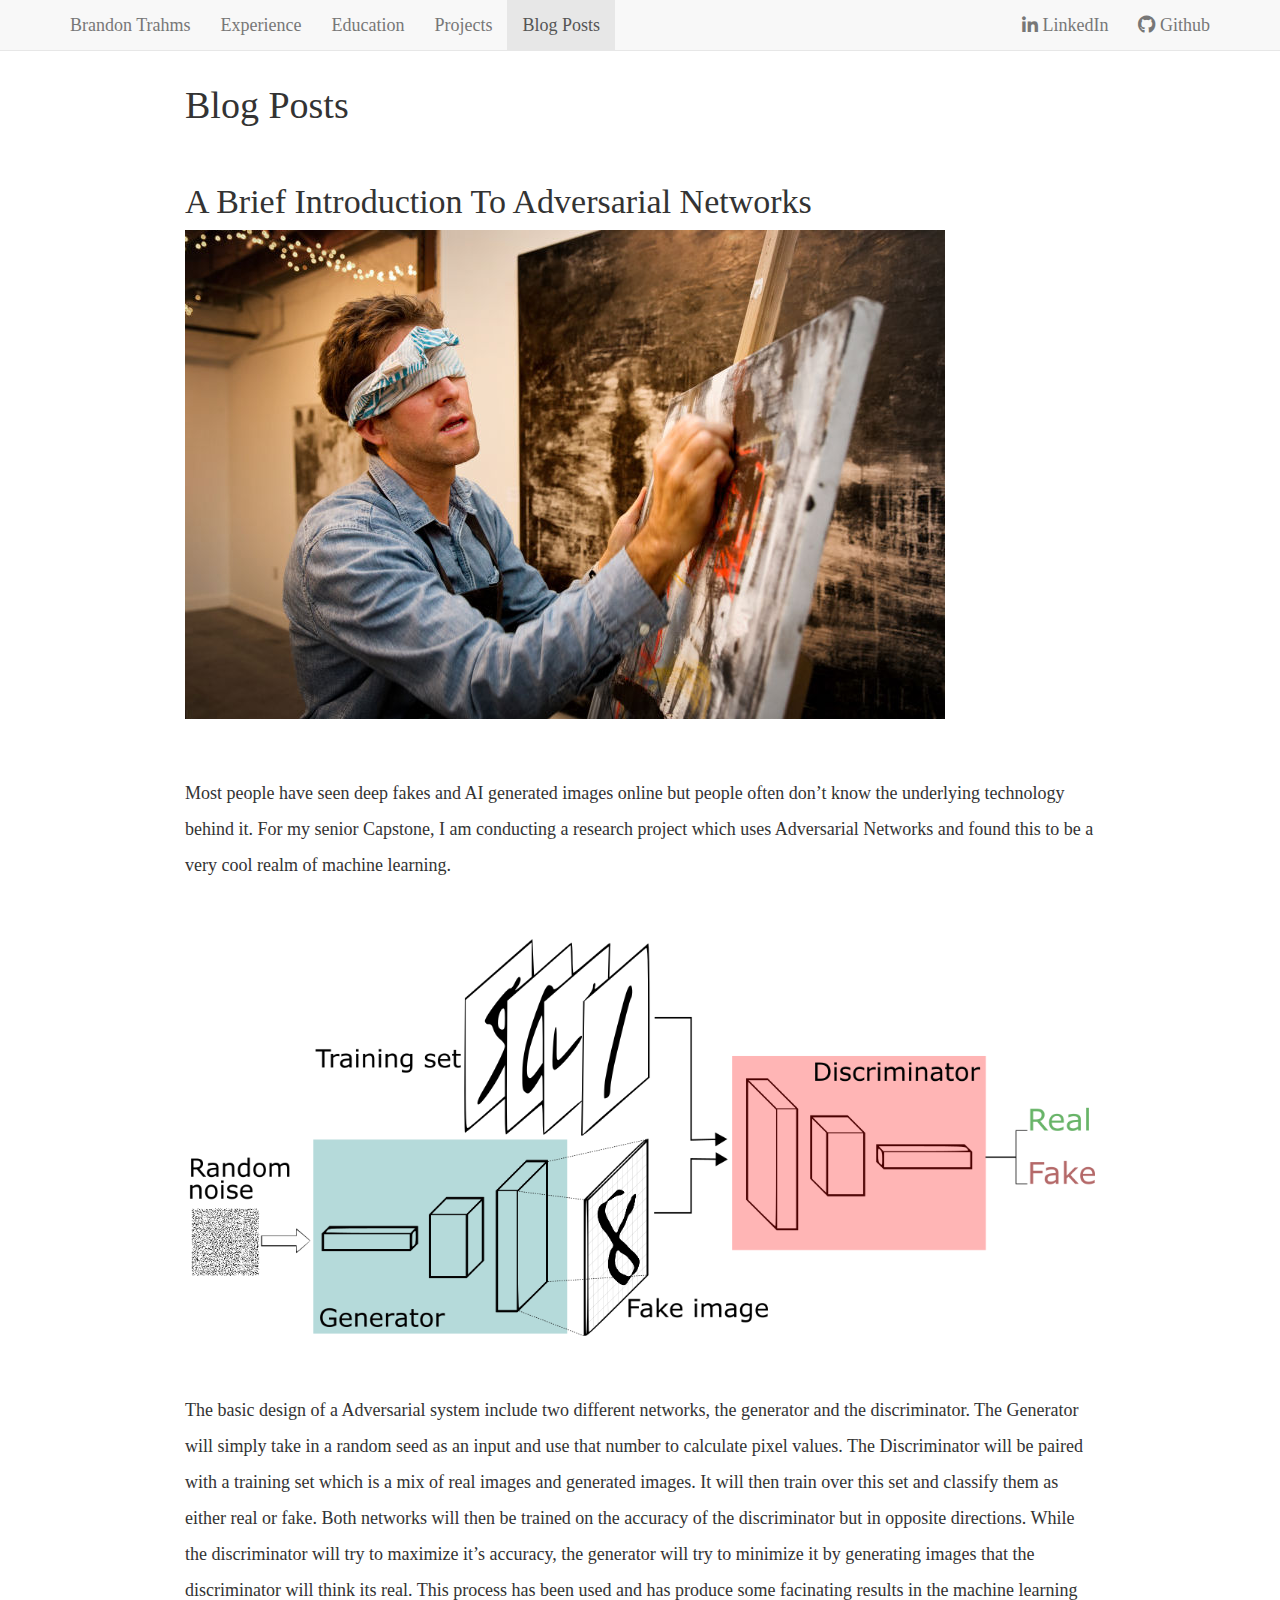
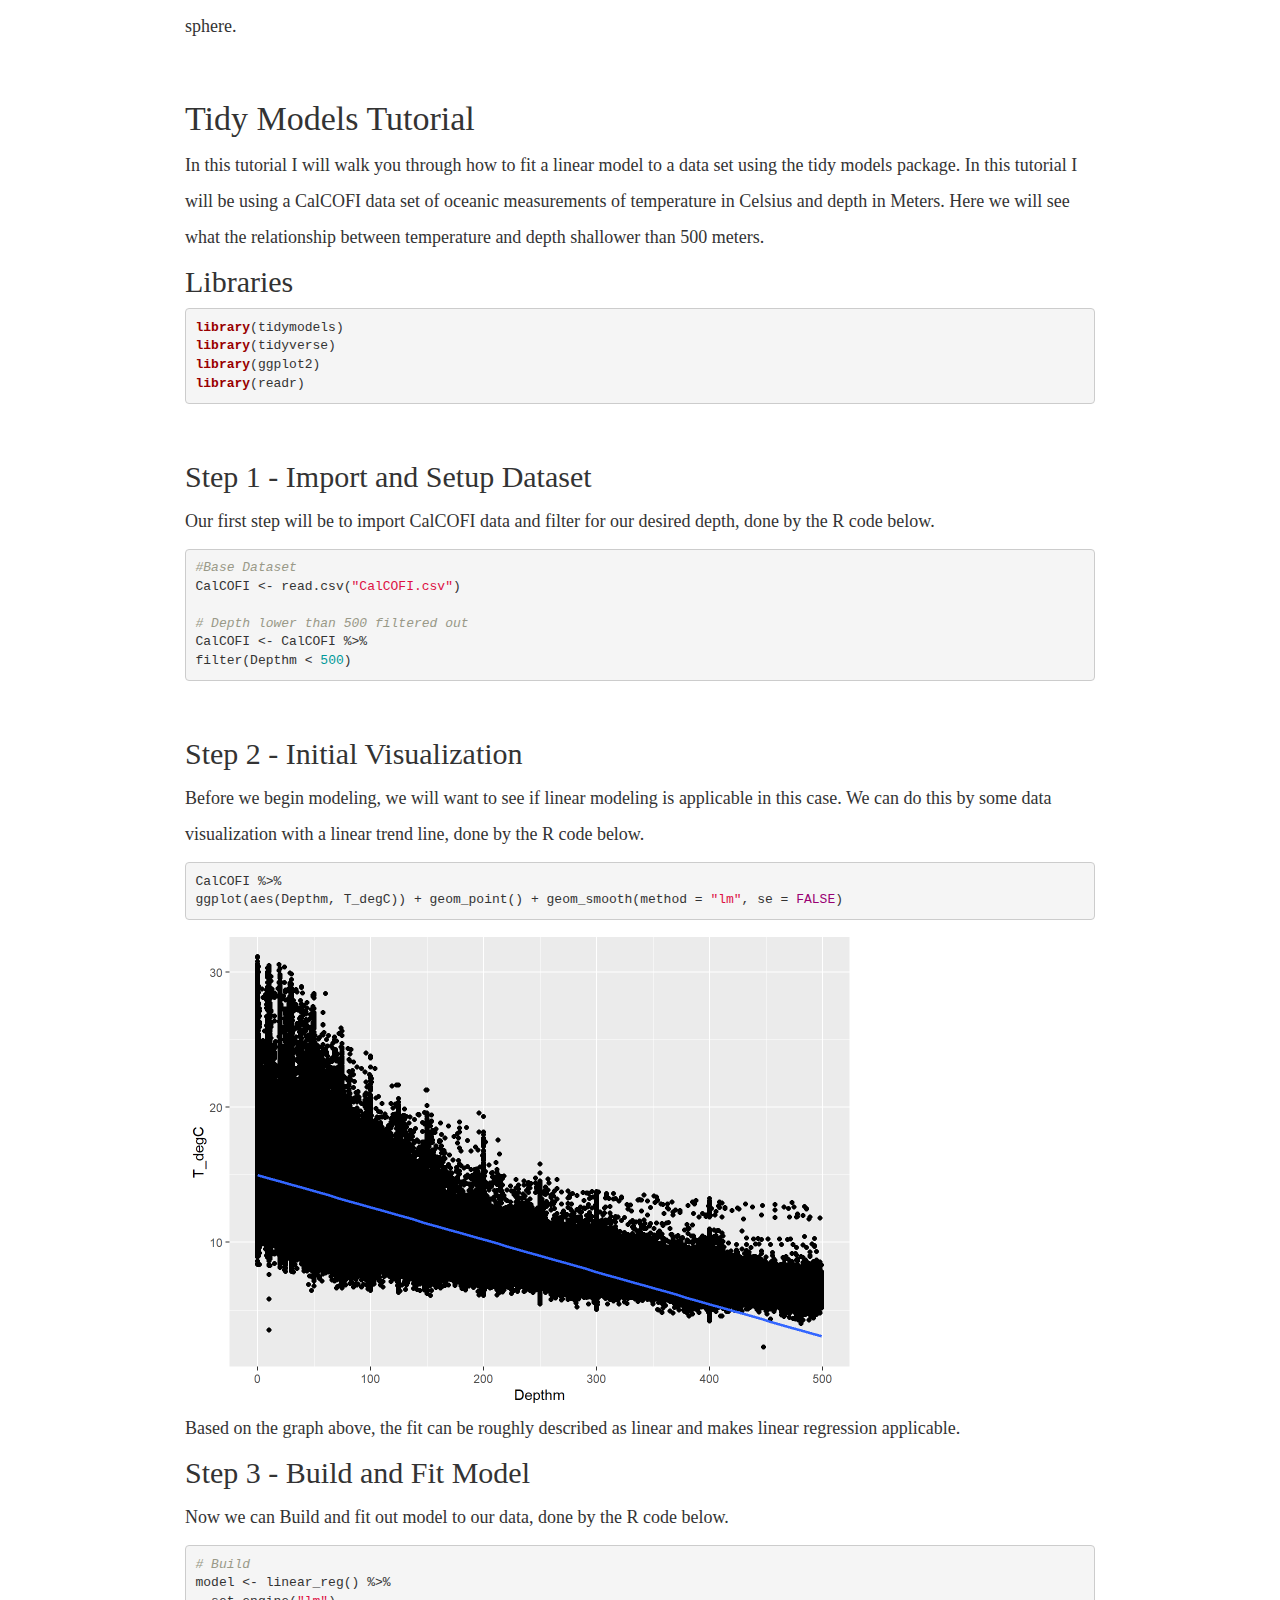
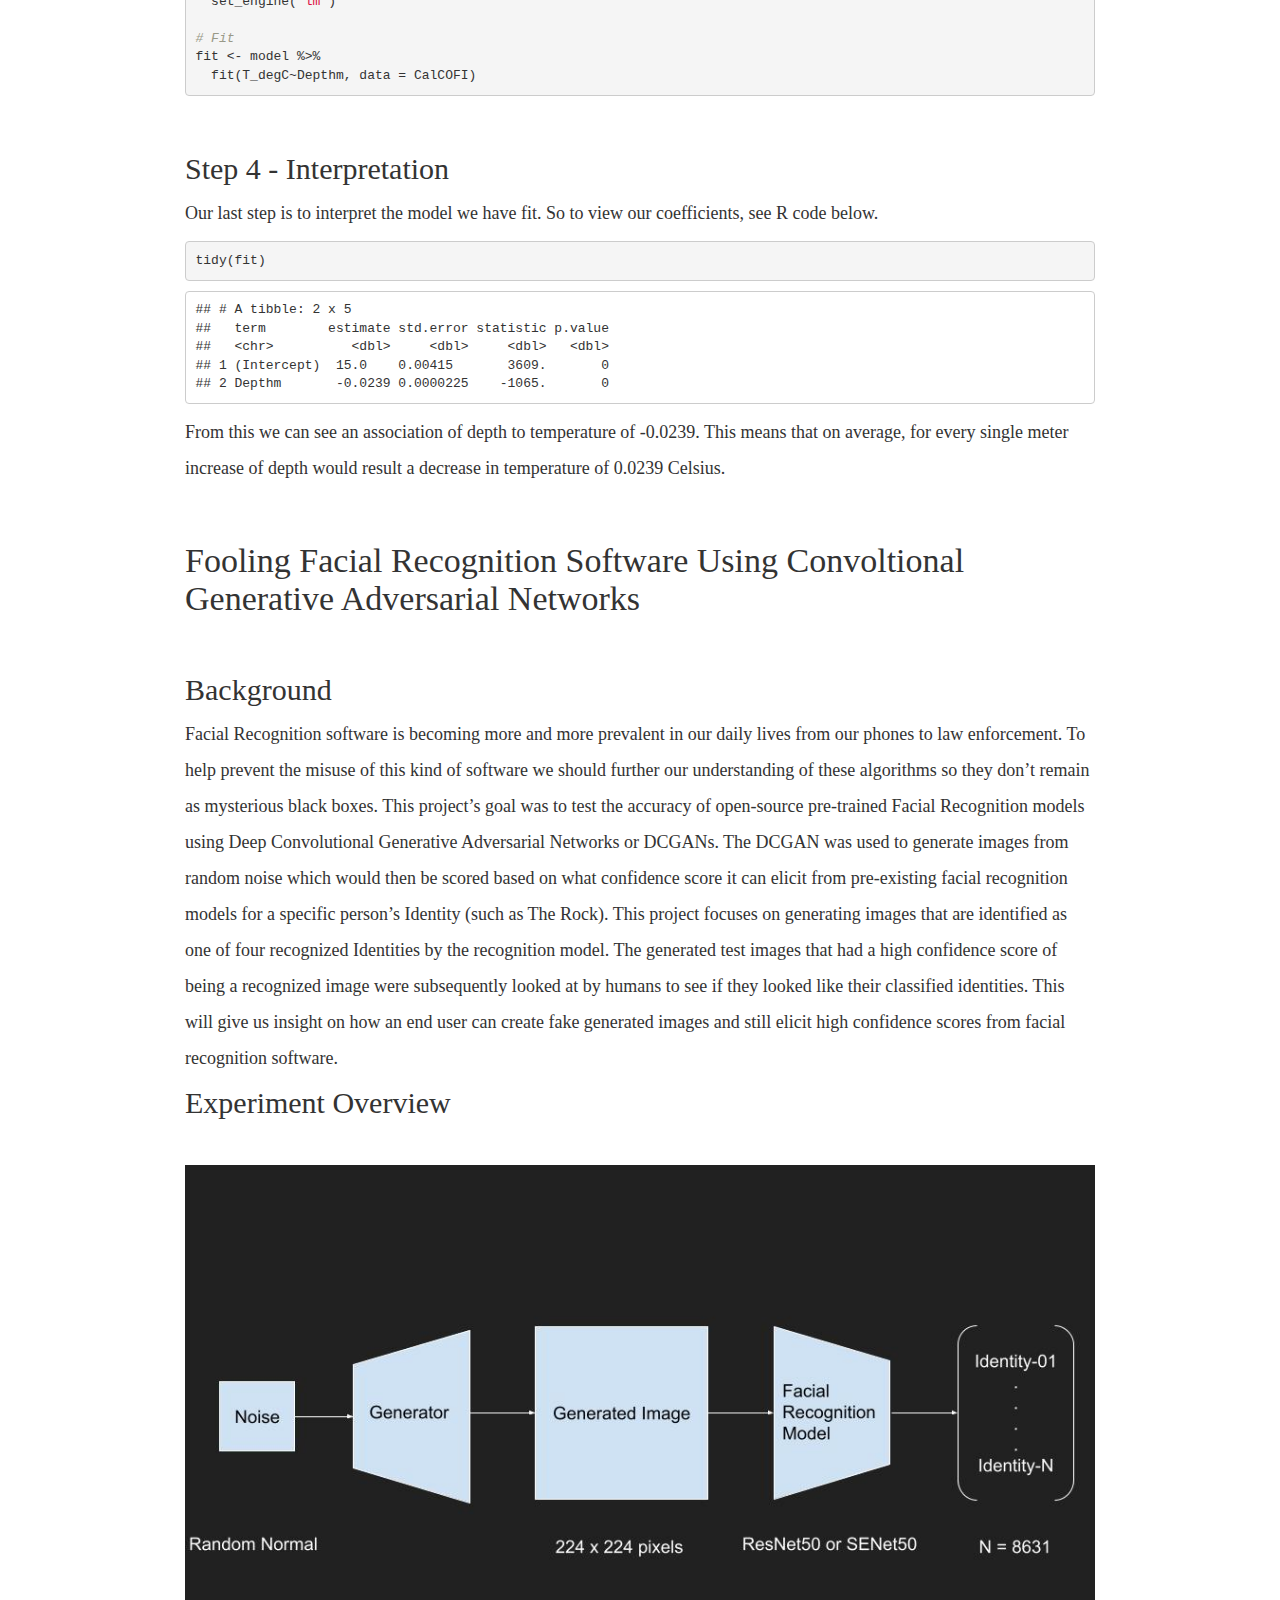
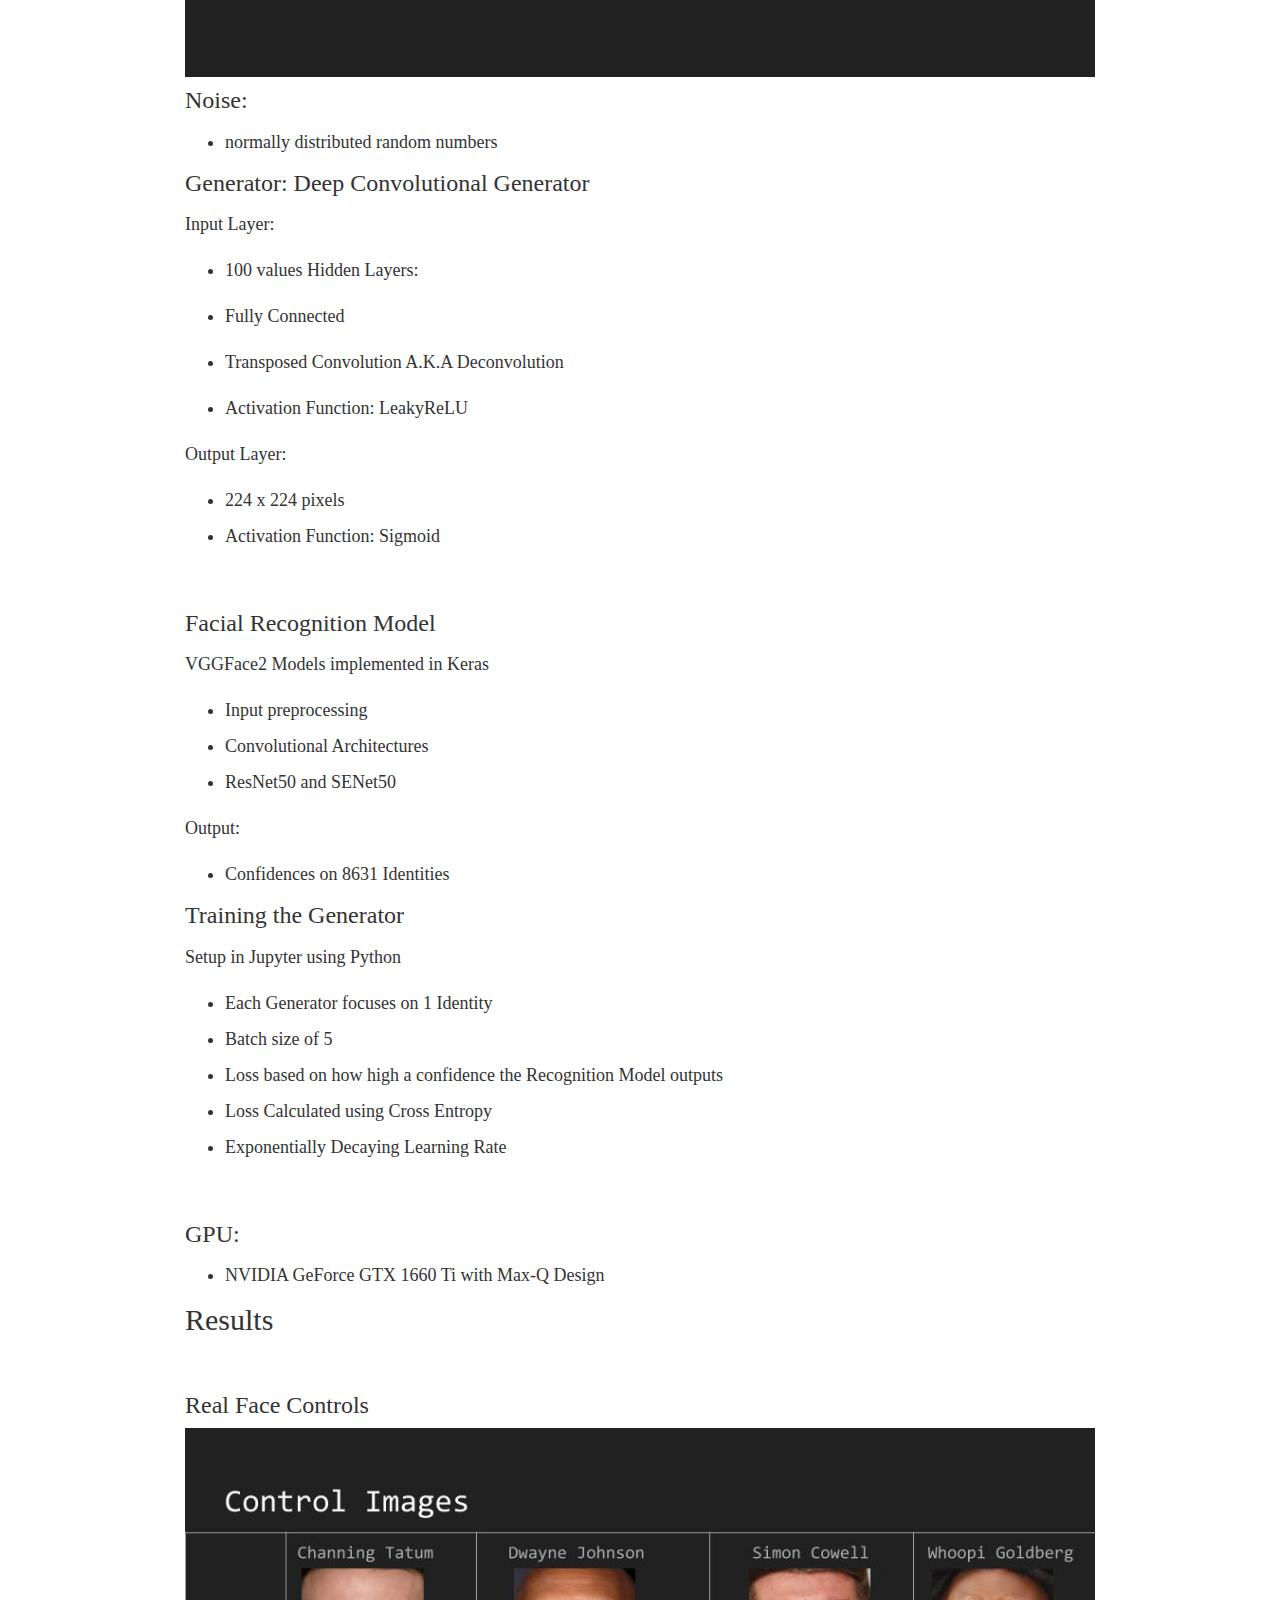
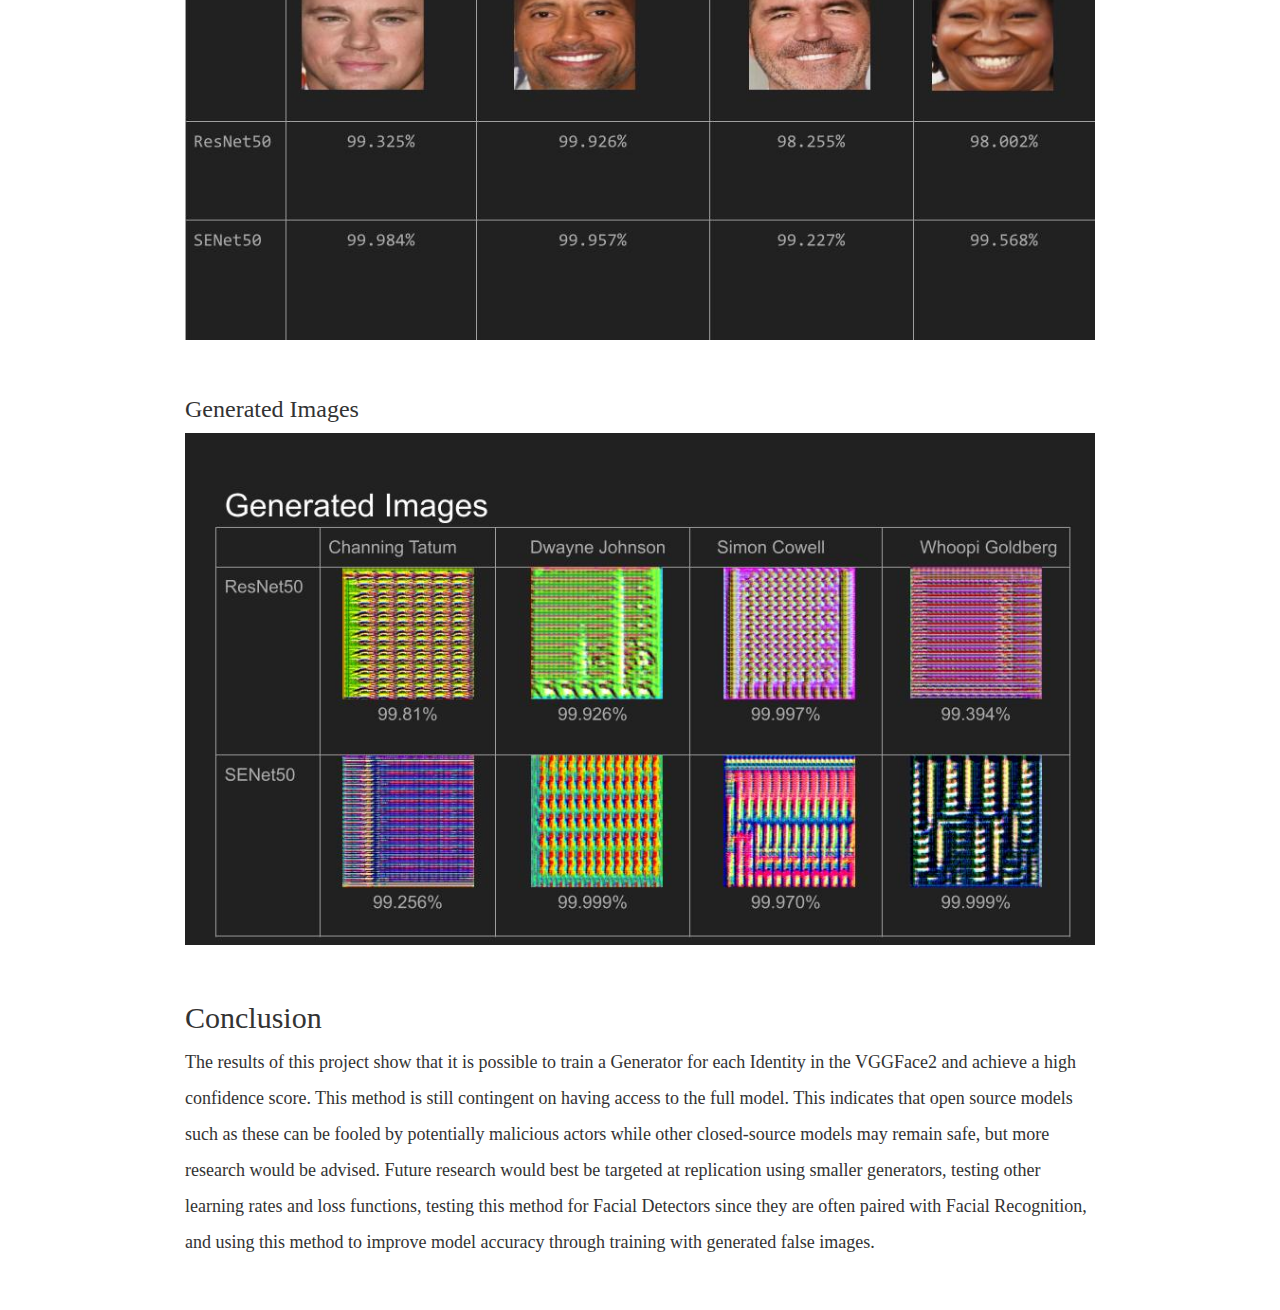
==== commit 6224e38a: "Final Blogpost" ====
--- a/BlogPosts.html
+++ b/BlogPosts.html
@@ -360,6 +360,101 @@
 ## 1 (Intercept)  15.0    0.00415       3609.       0
 ## 2 Depthm       -0.0239 0.0000225    -1065.       0</code></pre>
 <p>From this we can see an association of depth to temperature of -0.0239. This means that on average, for every single meter increase of depth would result a decrease in temperature of 0.0239 Celsius.</p>
+<p><br />
+</p>
+</div>
+</div>
+<div id="fooling-facial-recognition-software-using-convoltional-generative-adversarial-networks" class="section level1">
+<h1>Fooling Facial Recognition Software Using Convoltional Generative Adversarial Networks</h1>
+<p><br />
+</p>
+<div id="background" class="section level2">
+<h2>Background</h2>
+<p>Facial Recognition software is becoming more and more prevalent in our daily lives from our phones to law enforcement. To help prevent the misuse of this kind of software we should further our understanding of these algorithms so they don’t remain as mysterious black boxes. This project’s goal was to test the accuracy of open-source pre-trained Facial Recognition models using Deep Convolutional Generative Adversarial Networks or DCGANs. The DCGAN was used to generate images from random noise which would then be scored based on what confidence score it can elicit from pre-existing facial recognition models for a specific person’s Identity (such as The Rock). This project focuses on generating images that are identified as one of four recognized Identities by the recognition model. The generated test images that had a high confidence score of being a recognized image were subsequently looked at by humans to see if they looked like their classified identities. This will give us insight on how an end user can create fake generated images and still elicit high confidence scores from facial recognition software.<br />
+</p>
+</div>
+<div id="experiment-overview" class="section level2">
+<h2>Experiment Overview</h2>
+<p><br />
+<img src="Fooling%20Facial%20Recognition%20Models%20Using%20Deep%20Convolutional%20Generative%20Adversarial%20Networks.jpg" /><br />
+</p>
+<div id="noise" class="section level3">
+<h3>Noise:</h3>
+<ul>
+<li>normally distributed random numbers<br />
+</li>
+</ul>
+</div>
+<div id="generator-deep-convolutional-generator" class="section level3">
+<h3>Generator: Deep Convolutional Generator</h3>
+<p>Input Layer:</p>
+<ul>
+<li><p>100 values Hidden Layers:</p></li>
+<li><p>Fully Connected</p></li>
+<li><p>Transposed Convolution A.K.A Deconvolution</p></li>
+<li><p>Activation Function: LeakyReLU</p></li>
+</ul>
+<p>Output Layer:</p>
+<ul>
+<li>224 x 224 pixels</li>
+<li>Activation Function: Sigmoid</li>
+</ul>
+<p><br />
+</p>
+</div>
+<div id="facial-recognition-model" class="section level3">
+<h3>Facial Recognition Model</h3>
+<p>VGGFace2 Models implemented in Keras</p>
+<ul>
+<li>Input preprocessing</li>
+<li>Convolutional Architectures</li>
+<li>ResNet50 and SENet50</li>
+</ul>
+<p>Output:</p>
+<ul>
+<li>Confidences on 8631 Identities</li>
+</ul>
+</div>
+<div id="training-the-generator" class="section level3">
+<h3>Training the Generator</h3>
+<p>Setup in Jupyter using Python</p>
+<ul>
+<li>Each Generator focuses on 1 Identity</li>
+<li>Batch size of 5</li>
+<li>Loss based on how high a confidence the Recognition Model outputs</li>
+<li>Loss Calculated using Cross Entropy</li>
+<li>Exponentially Decaying Learning Rate</li>
+</ul>
+<p><br />
+</p>
+</div>
+<div id="gpu" class="section level3">
+<h3>GPU:</h3>
+<ul>
+<li>NVIDIA GeForce GTX 1660 Ti with Max-Q Design</li>
+</ul>
+</div>
+</div>
+<div id="results" class="section level2">
+<h2>Results</h2>
+<p><br />
+</p>
+<div id="real-face-controls" class="section level3">
+<h3>Real Face Controls</h3>
+<p><img src="Conntrol.jpg" /></p>
+<p><br />
+</p>
+</div>
+<div id="generated-images" class="section level3">
+<h3>Generated Images</h3>
+<p><img src="Generated.jpg" /></p>
+<p><br />
+</p>
+</div>
+</div>
+<div id="conclusion" class="section level2">
+<h2>Conclusion</h2>
+<p>The results of this project show that it is possible to train a Generator for each Identity in the VGGFace2 and achieve a high confidence score. This method is still contingent on having access to the full model. This indicates that open source models such as these can be fooled by potentially malicious actors while other closed-source models may remain safe, but more research would be advised. Future research would best be targeted at replication using smaller generators, testing other learning rates and loss functions, testing this method for Facial Detectors since they are often paired with Facial Recognition, and using this method to improve model accuracy through training with generated false images.</p>
 </div>
 </div>
 
